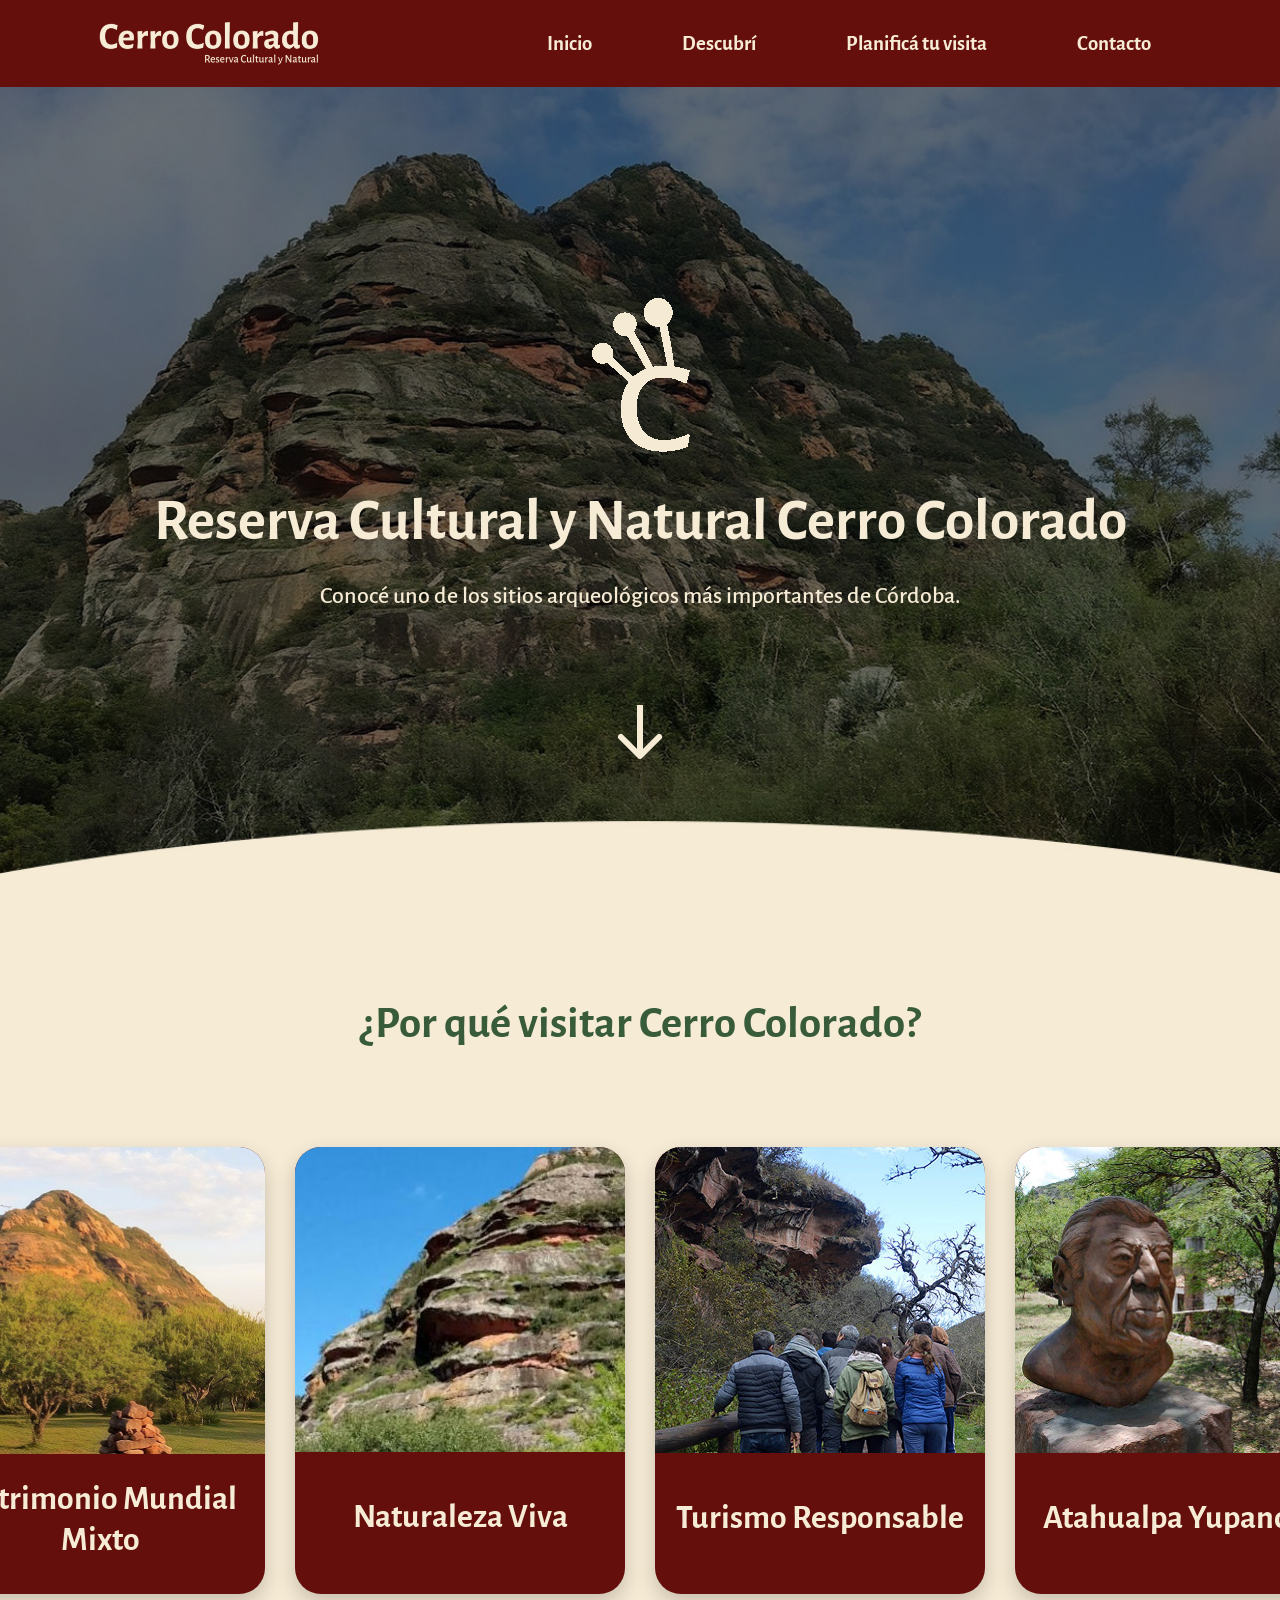
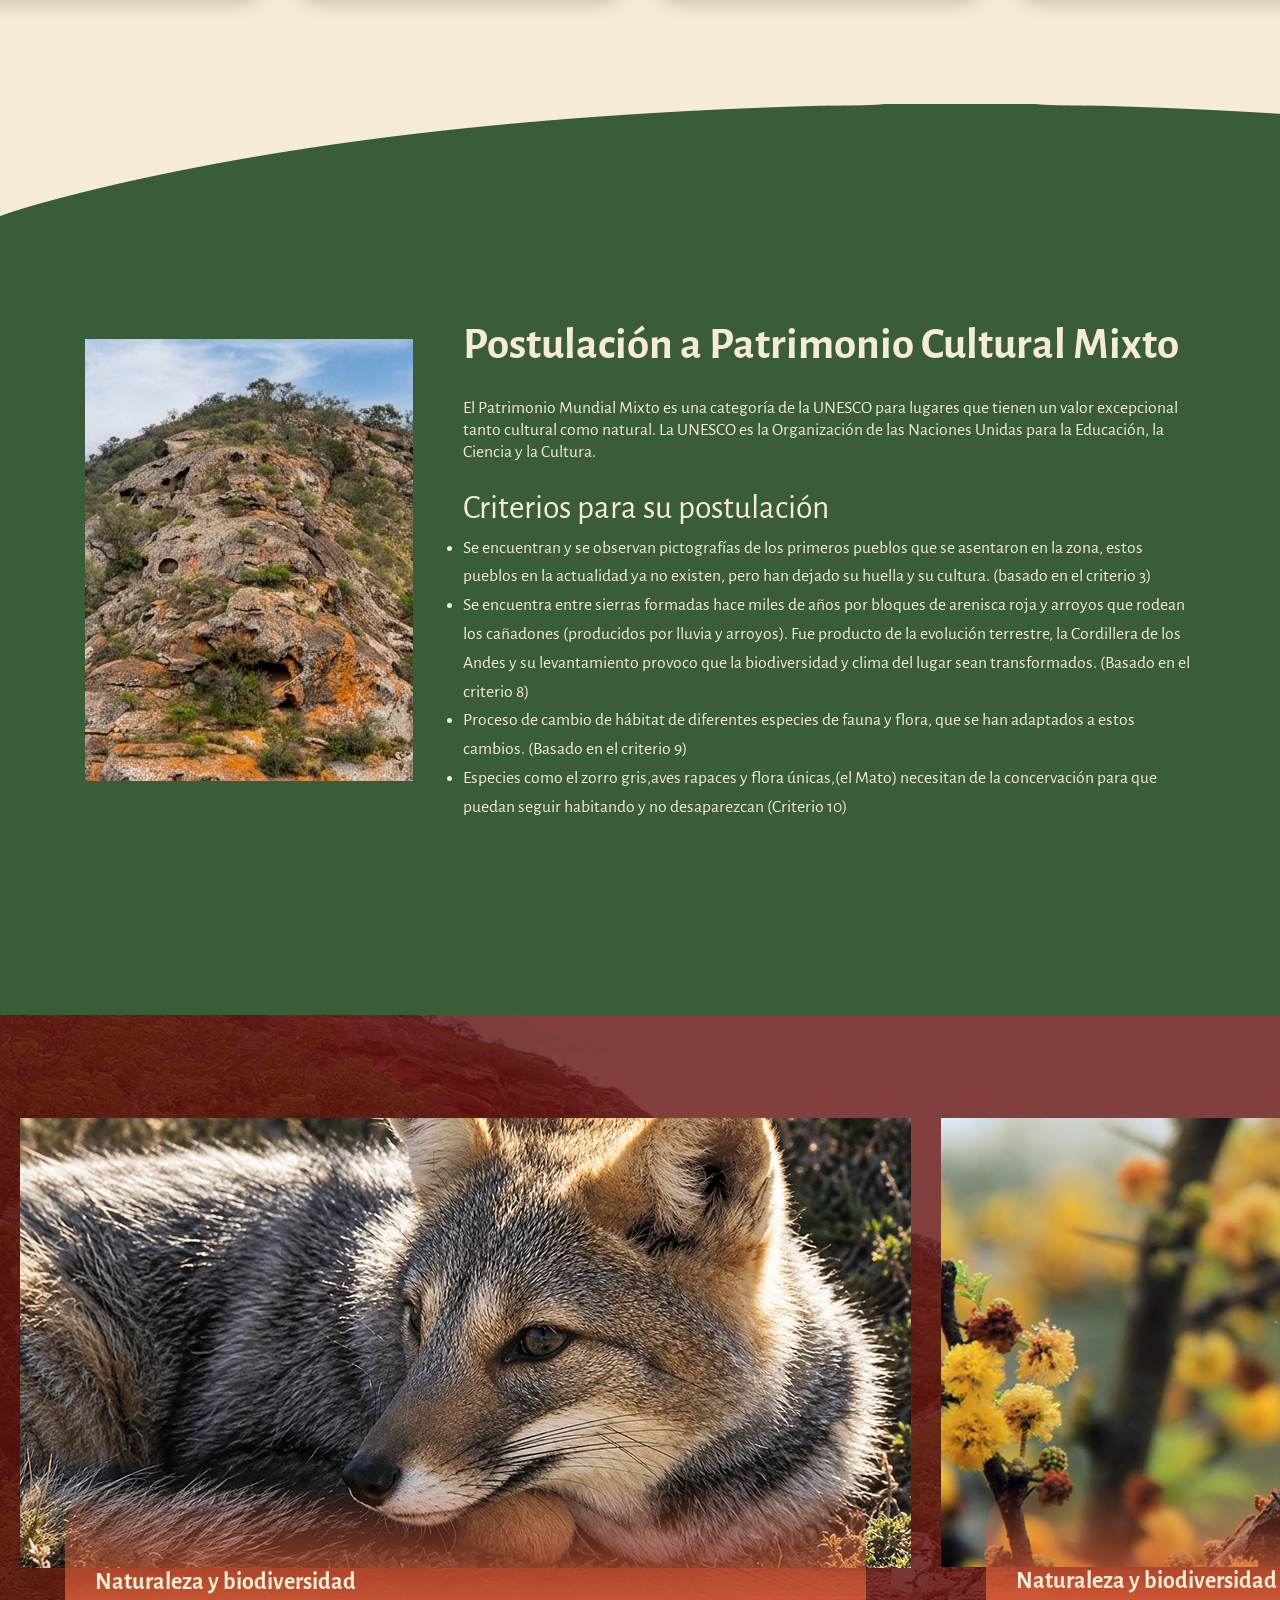
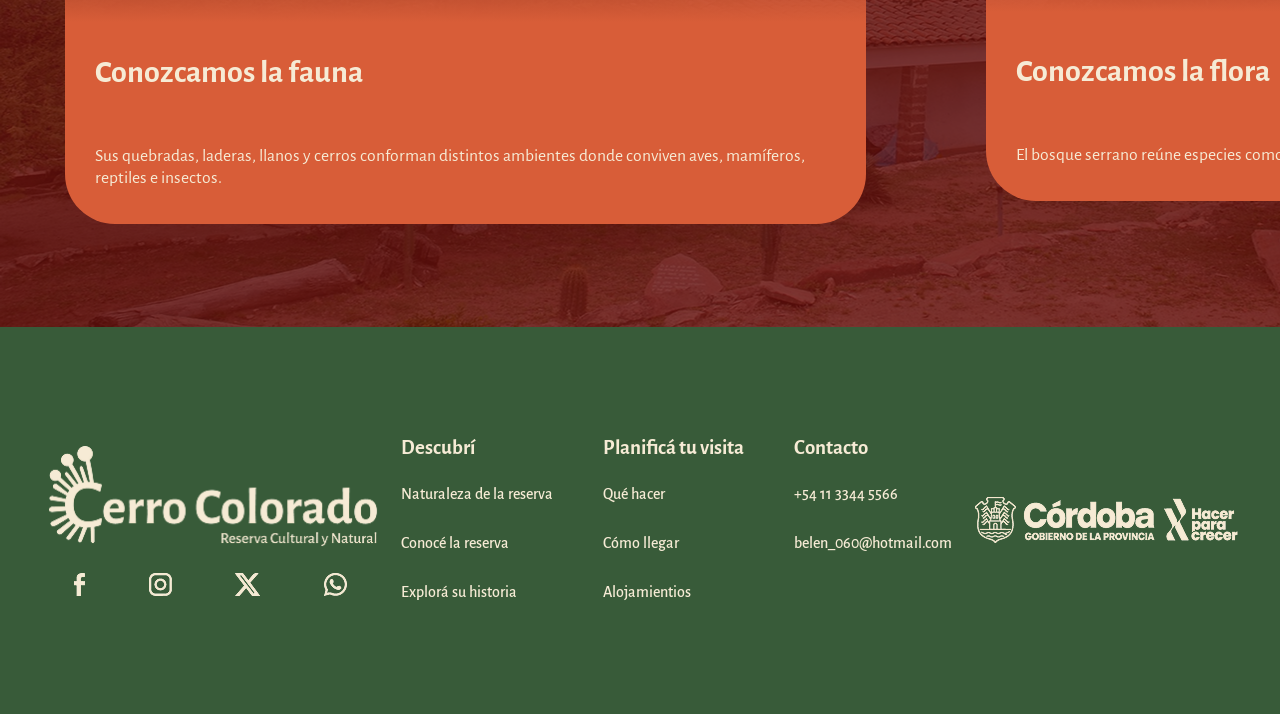
==== index.html @ 5c76e586 "cambios casi terminado el index" ====
<!DOCTYPE html>
<html lang="es">

<head>
    <meta charset="utf-8" />
    <title>Cerro Colorado</title>
    <link rel="stylesheet" href="estilos.css" />
    <link rel="icon" href="img/isotipo.svg" type="image/svg" />
    <style>
        @import url('https://fonts.googleapis.com/css2?family=Alegreya+Sans:ital,wght@0,100;0,300;0,400;0,500;0,700;0,800;0,900;1,100;1,300;1,400;1,500;1,700;1,800;1,900&family=Lato:ital,wght@0,100;0,300;0,400;0,700;0,900;1,100;1,300;1,400;1,700;1,900&display=swap');
    </style>
</head>

<body>
    <header>
        <div class="logo">
            <img src="img/logo.svg" alt="Logo de Cerro Colorado" width="220" height="47" />
        </div>
        <nav>
            <a href="index.html">Inicio</a>
            <a href="descubri.html">Descubrí</a>
            <a href="planificatuvisita.html">Planificá tu visita</a>
            <a href="contacto.html">Contacto</a>
        </nav>
    </header>
    <main>
        <section id="inicio">
            <img src="img/desktop/iso-animacion.gif">
            <h1>Reserva Cultural y Natural Cerro Colorado</h1>
            <h2>Conocé uno de los sitios arqueológicos más importantes de Córdoba.</h2>
            <a href="#porquevisitar">
                <img src="img/desktop/flecha.png" class="flecha" alt="Flecha hacia abajo" />
            </a>
        </section>
        <section id="porquevisitar">
            <h3>¿Por qué visitar Cerro Colorado?</h3>
            <h4>Una experiencia que convina naturaleza, cultura y turismo.</h4>
            <div class="tarjetas">
                <div class="tarjeta1">
                    <div class="tarjeta-contenido">
                        <div class="frente">
                            <figure>
                                <img src="img/desktop/patrimoniotarjeta.jpg" alt="Tarjeta 1" />
                                <figcaption>Patrimonio Mundial Mixto</figcaption>
                            </figure>
                        </div>
                        <div class="dorso">
                            <figure>
                                <img src="img/desktop/dorso-tarjeta1.png" alt="Tarjeta 1" />
                                <figcaption>Es un patrimonio cultural mixto, combina valores naturales, arqueológicos e
                                    históricos. Conserva un paisaje característico junto con pinturas rupestres de
                                    pueblos originarios y vestigios culturales. Posee una fuerte importancia histórica y
                                    artística. vinculada a la identidad de Córdoba.</figcaption>
                            </figure>
                        </div>
                    </div>
                </div>
                <div class="tarjeta2">
                    <div class="tarjeta-contenido">
                        <div class="frente">
                            <figure>
                                <img src="img/desktop/naturalezatarjeta.jpg" alt="Tarjeta 2" />
                                <figcaption>Naturaleza Viva</figcaption>
                            </figure>
                        </div>
                        <div class="dorso">
                            <figure>
                                <img src="img/desktop/dorso-tarjeta2.png" alt="Tarjeta 2" />
                                <figcaption>Un paisaje que guarda historia. El Cerro Colorado combina paisaje,
                                    biodiversidad y patrimonio cultural, donde las formaciones rojizas de las sierras
                                    conviven con la vegetación autóctona y las huellas de los pueblos originarios.
                                </figcaption>
                            </figure>
                        </div>
                    </div>
                </div>
                <div class="tarjeta3">
                    <div class="tarjeta-contenido">
                        <div class="frente">
                            <figure>
                                <img src="img/desktop/turismotarjeta.jpg" alt="Tarjeta 3" />
                                <figcaption>Turismo Responsable</figcaption>
                            </figure>
                        </div>
                        <div class="dorso">
                            <figure>
                                <img src="img/desktop/dorso-tarjeta3.png" alt="Tarjeta 3" />
                                <figcaption>Conocer también es cuidar. Visitar Cerro Colorado implica respetar su
                                    paisaje, su patrimonio arqueológico y su biodiversidad. Recorrer los senderos sin
                                    alterar el entorno permite preservar este lugar para las próximas generaciones.
                                </figcaption>
                            </figure>
                        </div>
                    </div>
                </div>
                <div class="tarjeta4">
                    <div class="tarjeta-contenido">
                        <div class="frente">
                            <figure>
                                <img src="img/desktop/atahualpayupanqui.jpg" alt="Tarjeta 4" />
                                <figcaption>Atahualpa Yupanqui</figcaption>
                            </figure>
                        </div>
                        <div class="dorso">
                            <figure>
                                <img src="img/desktop/dorso-tarjeta4.png" alt="Tarjeta 4" />
                                <figcaption>Poeta, músico y cantor argentino que encontró en Cerro Colorado una fuente
                                    de inspiración para su obra. Su legado mantiene viva la identidad cultural y las
                                    tradiciones del folclore nacional.</figcaption>
                            </figure>
                        </div>
                    </div>
                </div>
            </div>
        </section>
        <section id="patrimonio">
            <div class="contenedor-patrimonio">
                <img src="img/desktop/cerropatrimonio.jpg" alt="Patrimonio" />
                <div class="texto-patrimonio">
                    <h3>Postulación a Patrimonio Cultural Mixto</h3>
                    <p>El Patrimonio Mundial Mixto es una categoría de la UNESCO para lugares que tienen un valor
                        excepcional tanto cultural como natural. La UNESCO es la Organización de las Naciones Unidas
                        para la
                        Educación, la Ciencia y la Cultura.</p>
                    <h4>Criterios para su postulación</h4>
                    <ul>
                        <li>Se encuentran y se observan pictografías de los primeros pueblos que se asentaron en la
                            zona, estos
                            pueblos en la actualidad ya no existen, pero han dejado su huella y su cultura. (basado en
                            el
                            criterio 3)</li>
                        <li>Se encuentra entre sierras formadas hace miles de años por bloques de arenisca roja y
                            arroyos que
                            rodean los cañadones (producidos por lluvia y arroyos). Fue producto de la evolución
                            terrestre, la
                            Cordillera de los Andes y su levantamiento provoco que la biodiversidad y clima del lugar
                            sean
                            transformados. (Basado en el criterio 8)</li>
                        <li>Proceso de cambio de hábitat de diferentes especies de fauna y flora, que se han adaptados a
                            estos
                            cambios. (Basado en el criterio 9)</li>
                        <li>Especies como el zorro gris,aves rapaces y flora únicas,(el Mato) necesitan de la
                            concervación para
                            que puedan seguir habitando y no desaparezcan (Criterio 10)</li>
                    </ul>
                </div>
            </div>
        </section>
        <section id="descubri-historia">
            <div class="carrusel-track">
                <div class="zorro">
                    <img src="/img/desktop/zorrogris.jpg" alt="zorrogris">
                    <div class="contenedor-naranja">
                        <h6>Naturaleza y biodiversidad</h6>
                        <h5>Conozcamos la fauna</h5>
                        <p>Sus quebradas, laderas, llanos y cerros conforman distintos ambientes donde conviven aves,
                            mamíferos, reptiles e insectos.</p>
                    </div>
                </div>
                <div class="flora">
                    <img src="/img/desktop/flora.jpg" alt="flora">
                    <div class="contenedor-naranja">
                        <h6>Naturaleza y biodiversidad</h6>
                        <h5>Conozcamos la flora</h5>
                        <p>El bosque serrano reúne especies como algarrobos, talas, chañares, mistoles y cardones.</p>
                    </div>
                </div>
                <div class="arte">
                    <img src="/img/desktop/arteruprestre.jpg" alt="arterupestre">
                    <div class="contenedor-naranja">
                        <h6>Patrimonio Arqueológico</h6>
                        <h5>Conozcamos el arte rupestre</h5>
                        <p>Las pictografías son huellas de los pueblos originarios que habitaron la región y forman
                            parte de su patrimonio cultural.</p>
                    </div>
                </div>
            </div>
        </section>
    </main>
    <footer>
        <div class="logo-redes">
            <img src="img/desktop/logo-footer.png" alt="Logo de Cerro Colorado" width="336px" height="102px" />
            <div class="redes">
                <img src="img/desktop/facebook.png" alt="Facebook" />
                <img src="img/desktop/ig.png" alt="Instagram" />
                <img src="img/desktop/x.png" alt="Twitter" />
                <img src="img/desktop/whats.png" alt="WhatsApp" />
            </div>
        </div>
        <div class="apartados">
            <div class="descubri">
                <a href="descubri.html">Descubrí</a>
                <ul>Naturaleza de la reserva</ul>
                <ul>Conocé la reserva</ul>
                <ul>Explorá su historia</ul>
            </div>
            <div class="planifica">
                <a href="planificatuvisita.html">Planificá tu visita</a>
                <ul>Qué hacer</ul>
                <ul>Cómo llegar</ul>
                <ul>Alojamientios</ul>
            </div>
            <div class="contacto">
                <a href="contacto.html">Contacto</a>
                <ul>+54 11 3344 5566</ul>
                <ul>belen_060@hotmail.com</ul>
            </div>
        </div>
        <div class="cordoba">
            <img src="img/desktop/cordoba-logo.png" alt="Cordoba" />
        </div>
    </footer>
</body>

</html>
---- estilos.css ----
@charset "UTF-8";

:root {
    --color-cremita: #f6ebd5;
    --color-verde: #385B39;
    --color-naranja: #D85D38;
    --color-bordo: #640F0C;
}

body {
    margin: 0;
    padding: 0;
    background-color: var(--color-cremita);

    a {
        text-decoration: none;
        color: var(--color-cremita);
        font-family: "Alegreya Sans", sans-serif;
        font-weight: 700;
        font-style: normal;
        font-size: 1.3rem;
    }
}

/*---ESTILO DE TEXTO---*/

h1 {
    font-family: "Alegreya Sans", sans-serif;
    font-weight: 700;
    font-style: normal;
    font-size: 3.7rem;
    color: var(--color-cremita);
    margin: 5px 0px;
}

h2 {
    font-family: "Alegreya Sans", sans-serif;
    font-weight: 500;
    font-style: normal;
    font-size: 1.5rem;
    color: var(--color-cremita);
}

.tipoH1 {
    font-family: "Alegreya Sans", sans-serif;
    font-weight: 700;
    font-style: normal;
    font-size: 3.7rem;
    color: var(--color-cremita);
    margin: 5px 0px;
}

h3 {
    font-family: "Alegreya Sans", sans-serif;
    font-weight: 700;
    font-style: normal;
    font-size: 2.8rem;
}

h4 {
    font-family: "Alegreya Sans", sans-serif;
    font-weight: 400;
    font-style: normal;
    font-size: 2.1rem;
}

h5 {
    font-family: "Alegreya Sans", sans-serif;
    font-weight: 700;
    font-style: normal;
    font-size: 2rem;
}

h6 {
    font-family: "Alegreya Sans", sans-serif;
    font-weight: 700;
    font-style: normal;
    font-size: 1.5rem;
}

p {
    font-family: "Alegreya Sans", sans-serif;
    font-weight: 400;
    font-style: normal;
    font-size: 1.1rem;
}

li {
    font-family: "Alegreya Sans", sans-serif;
    font-weight: 400;
    font-style: normal;
    font-size: 1.5rem;
}

ul {
    font-family: "Alegreya Sans", sans-serif;
    font-weight: 500;
    font-style: normal;
    font-size: 1rem;
    padding: 5px 0px;
    margin: 0;
}

/*---HEADER---*/

header {
    background-color: var(--color-bordo);
    display: flex;
    max-width: 1920px;
    height: 87px;
    justify-content: center;
    align-items: center;
    justify-content: space-around;
}


nav {
    display: flex;
    max-width: 667px;
    justify-content: space-evenly;
    align-items: center;
    gap: 30px;

    a {
        font-family: "Alegreya Sans", sans-serif;
        font-weight: 700;
        font-style: normal;
        font-size: 1.3rem;
        text-decoration: none;
        color: var(--color-cremita);
        border: 10px solid transparent;
        border-radius: 30px;
        padding: 0px 20px;

    }
}

nav a:hover {
    background-color: var(--color-naranja);
    color: var(--color-cremita);
    border-radius: 30px;
    border: 10px solid var(--color-naranja);
}

/*---FIN DE HEADER*/

/*---FOOTER---*/

footer {
    background-color: var(--color-verde);
    color: var(--color-cremita);
    padding: 20px;
    max-width: 1920px;
    height: 347px;
    display: flex;
    justify-content: space-evenly;
    align-items: center;
}

.logo-redes {
    display: flex;
    flex-direction: column;
    gap: 25px;
}

.redes {
    display: flex;
    justify-content: space-around;
}

.apartados {
    display: flex;
    max-width: 554px;
    max-height: 177px;
    justify-content: center;
    align-items: flex-start;
    gap: 50px;
}


.descubri,
.planifica,
.contacto {
    display: flex;
    max-width: 177px;
    flex-direction: column;
    align-items: flex-start;
    gap: 20px;

}

.cordoba {
    display: flex;
    flex-direction: column;
    justify-content: center;
}

/*---FIN DE FOOTER---*/

/*---INDEX---*/

#inicio {
    width: 100%;
    min-height: 100vh;

    background-image: url("img/desktop/cerro-index.jpg");
    background-size: cover;
    background-position: center;
    background-repeat: no-repeat;

    display: flex;
    flex-direction: column;
    justify-content: center;
    align-items: center;
}

.flecha {
    margin-top: 60px;
}

/*por que visitar*/

#porquevisitar {
    margin-bottom: 80px;
}

h3,
h4 {
    color: var(--color-verde);
    margin: 10px 0;
    text-align: center;
}

.tarjetas {
    display: flex;
    flex-direction: row;
    justify-content: center;
    align-items: center;
    gap: 30px;
    padding: 30px 20px;
    max-width: 1372px;
    margin: 0 auto;
}

/*contenedor de tarjetas*/

.tarjeta1,
.tarjeta2,
.tarjeta3,
.tarjeta4 {
    width: 330px;
    height: 447px;
    flex-shrink: 0;
    perspective: 1000px;
}

/*todo lo que gira*/

.tarjeta-contenido {
    position: relative;
    width: 100%;
    height: 100%;
    transition: transform 0.7s ease;
    transform-style: preserve-3d;
}

/*para que giren*/

.tarjeta1:hover .tarjeta-contenido,
.tarjeta2:hover .tarjeta-contenido,
.tarjeta3:hover .tarjeta-contenido,
.tarjeta4:hover .tarjeta-contenido {
    transform: rotateY(180deg);
}

/*frente y dorso*/

.frente,
.dorso {
    position: absolute;
    inset: 0;
    width: 100%;
    height: 100%;
    overflow: hidden;
    box-sizing: border-box;
    background: var(--color-bordo);
    border-radius: 26px;
    -webkit-backface-visibility: hidden;
    backface-visibility: hidden;
    box-shadow: 0 8px 20px rgba(0, 0, 0, 0.20);
}

/*frente tarjetas*/

.frente figure {
    width: 100%;
    height: 100%;
    margin: 0;
    display: flex;
    flex-direction: column;
}

.frente img {
    width: 100%;
    min-height: 0;
    object-fit: cover;
}

.frente figcaption {
    height: 132px;
    flex-shrink: 0;
    display: flex;
    align-items: center;
    justify-content: center;
    padding: 10px;
    box-sizing: border-box;
    font-family: "Alegreya Sans", sans-serif;
    font-size: 2.1rem;
    font-weight: 600;
    text-align: center;
    color: var(--color-cremita);
}


/*dorso tajetas*/

.dorso {
    transform: rotateY(180deg);
}

.dorso figure {
    width: 100%;
    height: 100%;
    margin: 0;
    display: flex;
    flex-direction: column;
}

.dorso img {
    width: 100%;
    min-height: 0;
    object-fit: cover;
}

.dorso figcaption {
    position: static;
    width: 100%;
    height: 300px;
    flex-shrink: 0;
    display: flex;
    align-items: center;
    justify-content: center;
    padding: 12px 35px;
    box-sizing: border-box;
    background: var(--color-bordo);
    font-family: "Alegreya Sans", sans-serif;
    font-size: 1.2rem;
    line-height: 1.35;
    text-align: left;
    color: var(--color-cremita);
}

/*patrimonio*/

#patrimonio {
    max-width: 1920px;
    min-height: 911px;
    background-image: url("img/desktop/fondo-patrimonio.png");
    display: flex;
    justify-content: center;
    align-items: center;
}

.contenedor-patrimonio {
    display: flex;
    flex-direction: row;
    justify-content: center;
    align-items: center;
    gap: 50px;
    min-width: 1135px;
    min-height: 673px;
}

.texto-patrimonio {
    display: flex;
    flex-direction: column;
    align-items: flex-start;
    max-width: 732px;
    max-height: 563px;
}

.texto-patrimonio h3,
p,
h4 {
    color: var(--color-cremita);
    margin: 20px 0px 5px 0px;
}

.texto-patrimonio ul,
li {
    color: var(--color-cremita);
    font-size: 1.1rem;
    font-family: "Alegreya Sans", sans-serif;
    font-weight: 400;
    line-height: 1.8rem;
    margin: 0px;
    padding: 0px;
}

.texto-patrimonio img {
    border-radius: 20px;
}




/*descubri la historia*/

/* Sección principal */
#descubri-historia {
    background-image: url("img/desktop/fondo-descubri-index.png");
    width: 100%;
    min-height: 912px;
    overflow: hidden;
    display: flex;
    align-items: center;
    background-repeat: no-repeat;
}

#descubri-historia h6, h5 {
    color: var(--color-cremita)
}

/* Pista horizontal del carrusel */
.carrusel-track {
    display: flex;
    gap: 30px;
    overflow-x: auto;
    scroll-snap-type: x mandatory;
    scrollbar-width: none;
    /* Firefox */
    -ms-overflow-style: none;
    /* IE/Edge */
    padding: 20px;
}

/* Ocultar barra de scroll en Chrome y Safari */
.carrusel-track::-webkit-scrollbar {
    display: none;
}

/* Estilo de cada tarjeta individual */
.tarjeta {
    flex: 0 0 892px;
    /* Ancho fijo para mantener la medida original */
    max-width: 90vw;
    /* Se adapta a pantallas más chicas si es necesario */
    display: flex;
    flex-direction: column;
    scroll-snap-align: start;
    position: relative;
}

/* Corrección de visualización de imágenes */
.tarjeta img {
    width: 100%;
    height: 450px;
    object-fit: cover;
    /* Evita que la imagen se deforme */
    display: block;
}

/* Contenedor naranja solapado */
.contenedor-naranja {
    position: relative;
    margin-top: -90px;
    /* Superpone el contenedor sobre la imagen */
    z-index: 2;
    /* Asegura que esté por encima de la foto */
    width: 90%;
    margin-left: auto;
    margin-right: auto;
    border-radius: 3.125rem;
    background: linear-gradient(180deg, rgba(216, 93, 56, 0.00) 0%, #D85D38 40.98%);
    padding: 30px;
    box-sizing: border-box;
}

/*---INDEX FIN---*/

/*---DESCUBRI INICIO---*/
#descubri {
    width: 100%;
    min-height: 100vh;

    background-image: url("img/desktop/bannerdescubri.jpg");
    background-size: cover;
    background-position: center;
    background-repeat: no-repeat;

    display: flex;
    flex-direction: column;
    justify-content: center;
    align-items: center;
}


/*---DESCUBRI FIN---*/





/*---PLANIFICA TU VISITA INICIO*/

#planifica {
    width: 100%;
    min-height: 100vh;

    background-image: url("img/desktop/planificatuvisitabanner.jpg");
    background-size: cover;
    background-position: center;
    background-repeat: no-repeat;

    display: flex;
    flex-direction: column;
    justify-content: center;
    align-items: center;
}

/*---PLANIFICA TU VISITA FIN---*/





/*---CONTACTO INICIO---*/
#contacto {
    width: 100%;
    min-height: 100vh;

    background-image: url("img/desktop/contactobanner.jpg");
    background-size: cover;
    background-position: center;
    background-repeat: no-repeat;

    display: flex;
    flex-direction: column;
    justify-content: center;
    align-items: center;
}

/*---CONTACTO FIN---*/
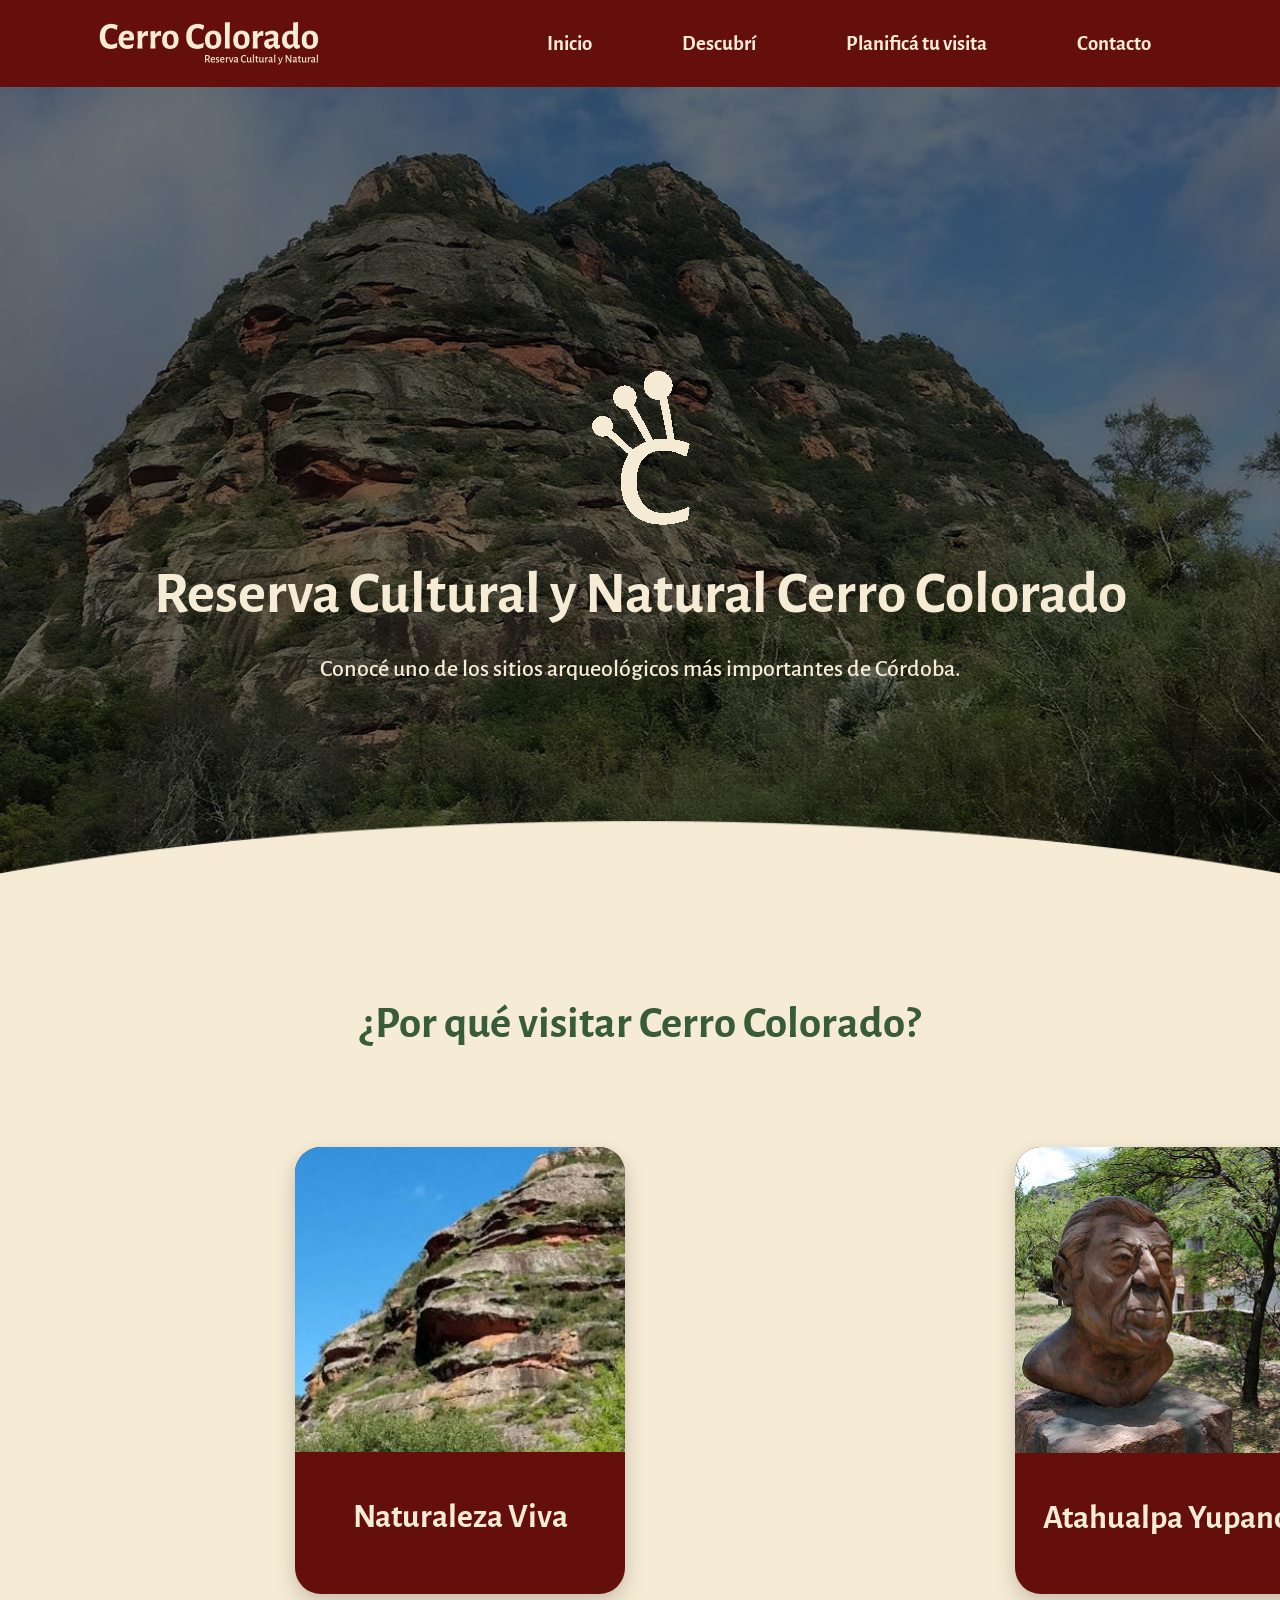
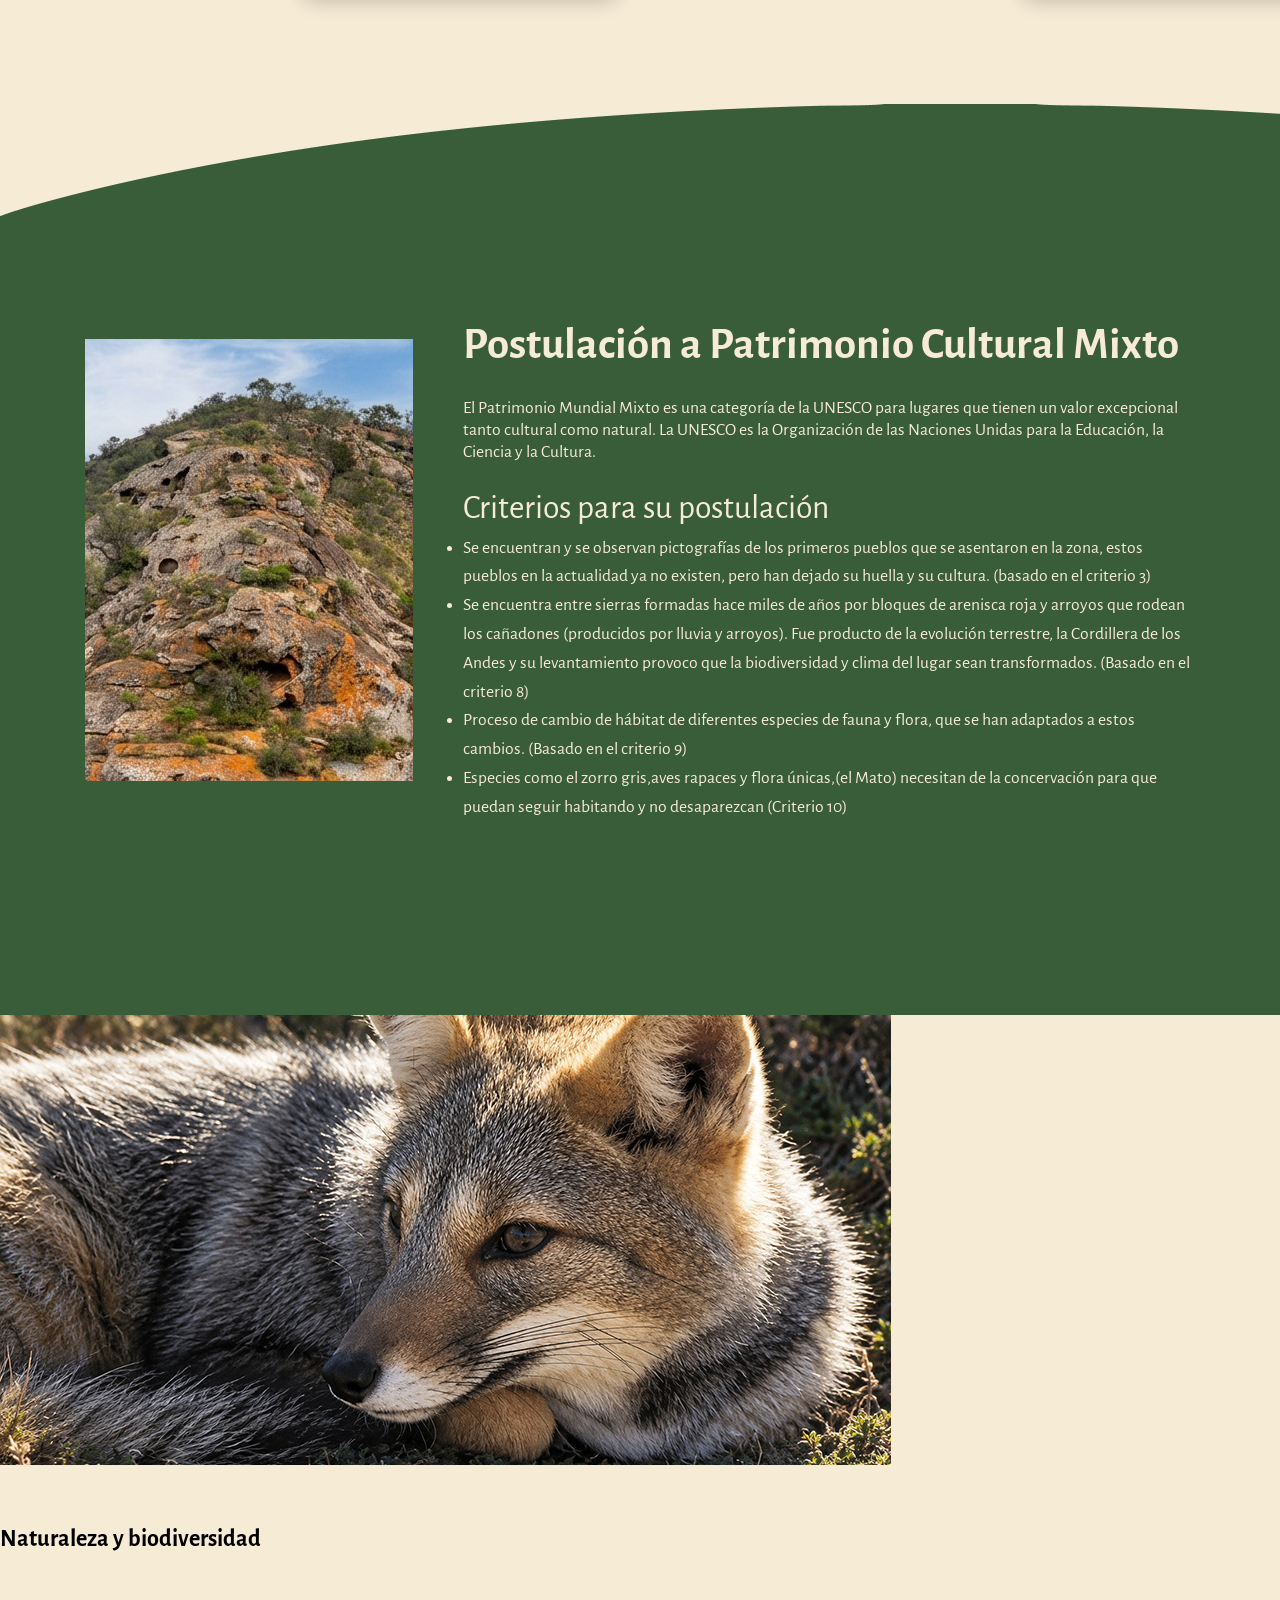
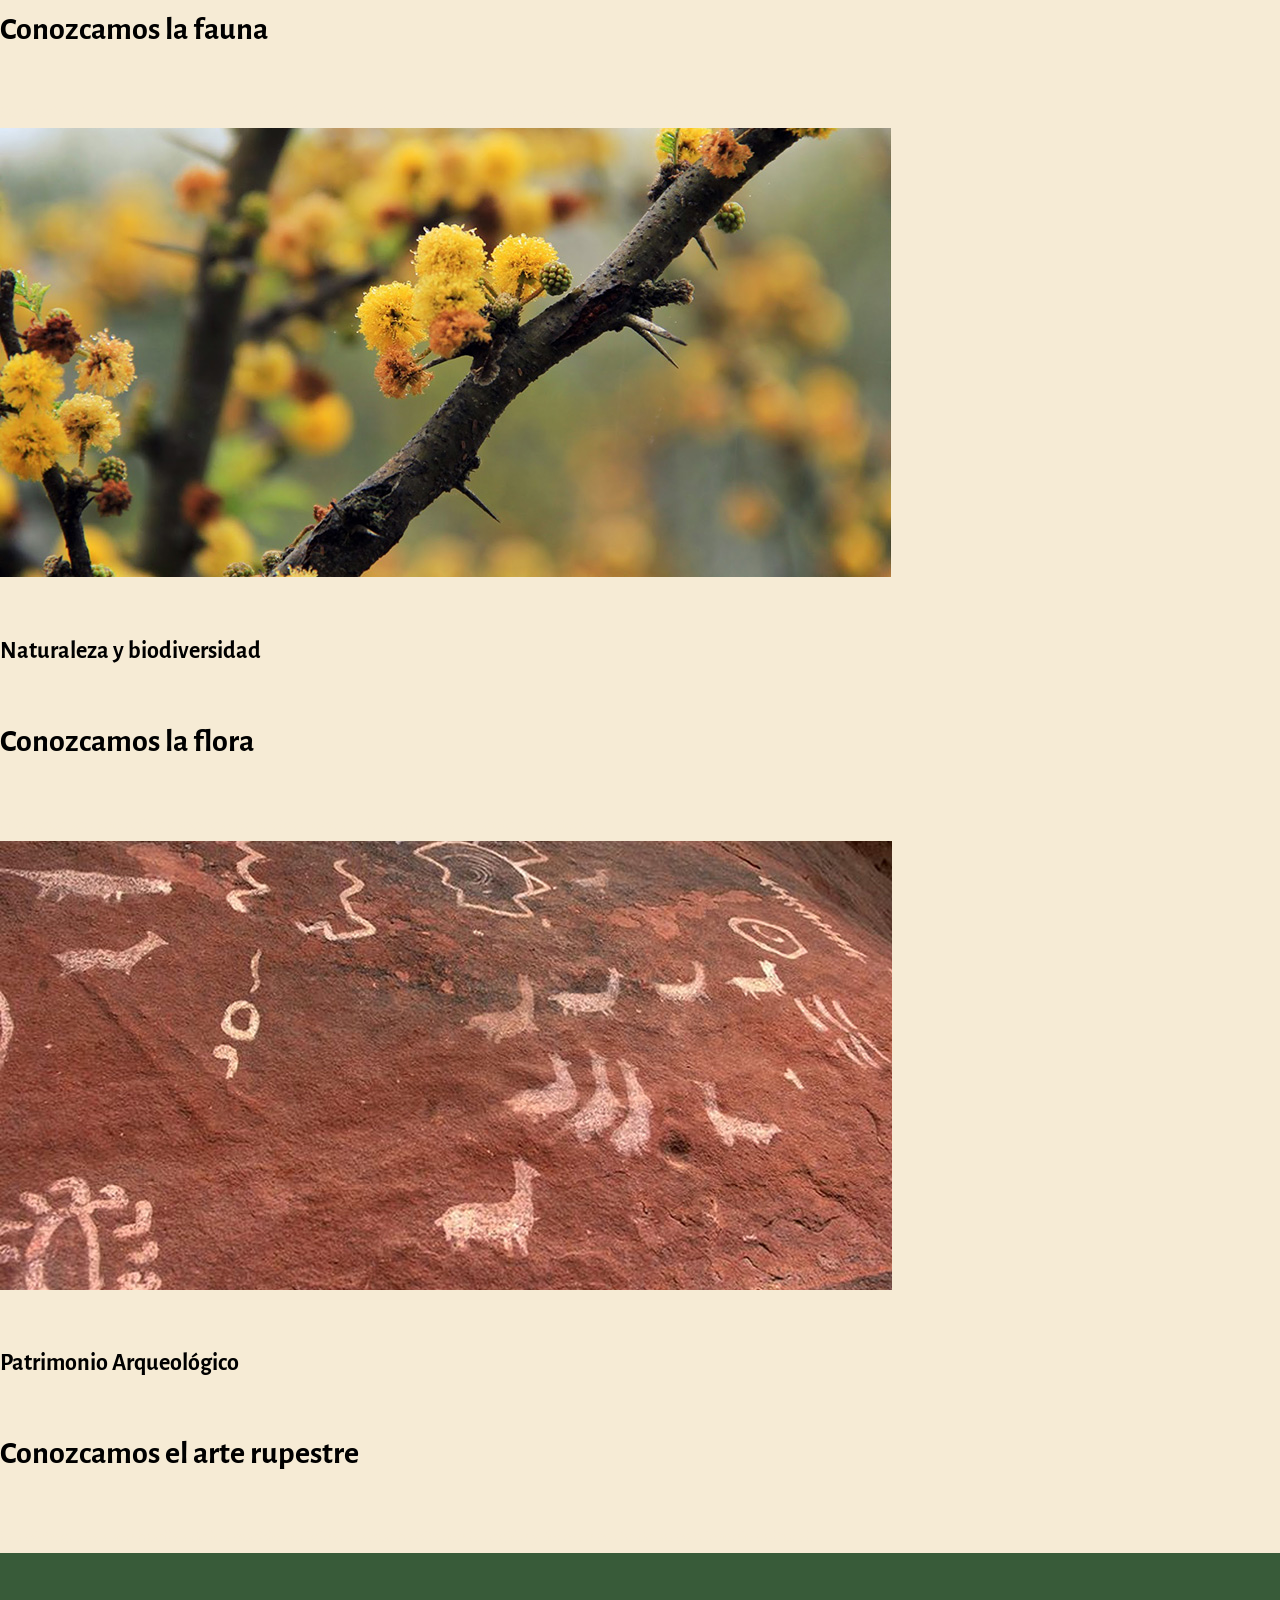
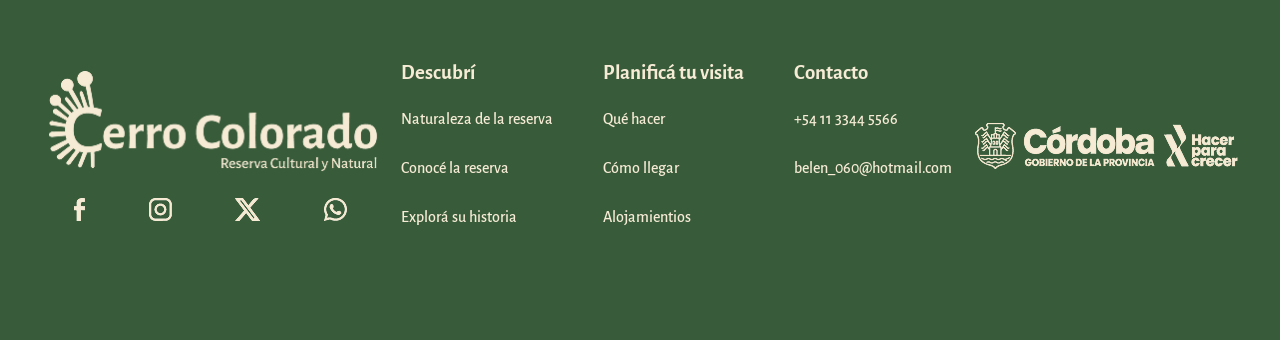
==== commit 284295c5: "Merge branch 'candela' of github.com:Compu3Unla/reserva_cerro_colorado-2026_2 into candela" ====
--- a/index.html
+++ b/index.html
@@ -28,9 +28,6 @@
             <img src="img/desktop/iso-animacion.gif">
             <h1>Reserva Cultural y Natural Cerro Colorado</h1>
             <h2>Conocé uno de los sitios arqueológicos más importantes de Córdoba.</h2>
-            <a href="#porquevisitar">
-                <img src="img/desktop/flecha.png" class="flecha" alt="Flecha hacia abajo" />
-            </a>
         </section>
         <section id="porquevisitar">
             <h3>¿Por qué visitar Cerro Colorado?</h3>
--- a/estilos.css
+++ b/estilos.css
@@ -414,84 +414,10 @@
 
 
 
-/*descubri la historia*/
-
-/* Sección principal */
-#descubri-historia {
-    background-image: url("img/desktop/fondo-descubri-index.png");
-    width: 100%;
-    min-height: 912px;
-    overflow: hidden;
-    display: flex;
-    align-items: center;
-    background-repeat: no-repeat;
-}
-
-#descubri-historia h6, h5 {
-    color: var(--color-cremita)
-}
-
-/* Pista horizontal del carrusel */
-.carrusel-track {
-    display: flex;
-    gap: 30px;
-    overflow-x: auto;
-    scroll-snap-type: x mandatory;
-    scrollbar-width: none;
-    /* Firefox */
-    -ms-overflow-style: none;
-    /* IE/Edge */
-    padding: 20px;
-}
-
-/* Ocultar barra de scroll en Chrome y Safari */
-.carrusel-track::-webkit-scrollbar {
-    display: none;
-}
-
-/* Estilo de cada tarjeta individual */
-.tarjeta {
-    flex: 0 0 892px;
-    /* Ancho fijo para mantener la medida original */
-    max-width: 90vw;
-    /* Se adapta a pantallas más chicas si es necesario */
-    display: flex;
-    flex-direction: column;
-    scroll-snap-align: start;
-    position: relative;
-}
-
-/* Corrección de visualización de imágenes */
-.tarjeta img {
-    width: 100%;
-    height: 450px;
-    object-fit: cover;
-    /* Evita que la imagen se deforme */
-    display: block;
-}
-
-/* Contenedor naranja solapado */
-.contenedor-naranja {
-    position: relative;
-    margin-top: -90px;
-    /* Superpone el contenedor sobre la imagen */
-    z-index: 2;
-    /* Asegura que esté por encima de la foto */
-    width: 90%;
-    margin-left: auto;
-    margin-right: auto;
-    border-radius: 3.125rem;
-    background: linear-gradient(180deg, rgba(216, 93, 56, 0.00) 0%, #D85D38 40.98%);
-    padding: 30px;
-    box-sizing: border-box;
-}
-
-/*---INDEX FIN---*/
-
 /*---DESCUBRI INICIO---*/
 #descubri {
     width: 100%;
-    min-height: 100vh;
+    min-height: 80vh;
 
     background-image: url("img/desktop/bannerdescubri.jpg");
     background-size: cover;
@@ -504,6 +430,166 @@
     align-items: center;
 }
 
+.h3-conoce {
+    color: var(--color-verde);
+    margin: 0px;
+}
+
+.p-conoce {
+    color: var(--color-verde);
+    margin: 0px;
+}
+
+#conoce-descubri {
+    display: flex;
+    justify-content: center;
+    align-items: center;
+    gap: 60px;
+    max-width: 1200px;
+    margin: 0 auto 70px auto;
+    padding: 60px 20px;
+    flex-wrap: wrap;
+}
+
+.conoce-izq {
+    display: flex;
+    flex-direction: column;
+    align-items: flex-start;
+    width: 100%;
+    max-width: 500px;
+    gap: 38px;
+
+    /*---linea naranja---*/
+    padding-bottom: 25px;
+    border-bottom: 2px solid var(--color-naranja);
+}
+
+#conoce-descubri img {
+    border-radius: 26px;
+    box-shadow: 0 10px 25px rgba(0, 0, 0, 0.40);
+}
+
+#explora-su-historia {
+    width: 100%;
+    min-height: 145vh;
+
+    background-image: url("img/desktop/fondoarterupestre.png");
+    background-size: cover;
+    background-position: center;
+    background-repeat: no-repeat;
+}
+
+.explora-titulo-subtitulo {
+    display: flex;
+    flex-direction: column;
+    align-items: center;
+    gap: 20px;
+    padding: 70px 0 60px 0;
+}
+
+.explora-contenedor {
+    display: flex;
+    flex-direction: row;
+    justify-content: center;
+    align-items: center;
+    gap: 30px;
+    flex-wrap: wrap;
+    width: 100%;
+    margin: 0 auto;
+}
+
+.h2-explora {
+    color: var(--color-bordo);
+    font-style: normal;
+    font-weight: 700;
+    margin-bottom: 10px;
+}
+
+.h3-explora {
+    color: var(--color-cremita);
+    margin: 0px;
+    padding-top: 70px;
+    margin-top: 70px;
+}
+
+.p-explora {
+    color: var(--color-cremita);
+    margin: 0px;
+}
+
+.p-explora-2 {
+    color: var(--color-bordo);
+    margin: 0px;
+}
+
+.pueblos-originarios {
+    display: flex;
+    width: 355px;
+    height: 455px;
+    padding: 16px 30px 0px 30px;
+    flex-direction: column;
+    align-items: center;
+    gap: 23px;
+
+    border-radius: 12px;
+    background: var(--color-cremita);
+}
+
+.casa-museo {
+    display: flex;
+    width: 355px;
+    height: 455px;
+    padding: 16px 30px 0px 30px;
+    flex-direction: column;
+    align-items: center;
+    gap: 23px;
+
+    border-radius: 12px;
+    background: var(--color-cremita);
+}
+
+.los-comechingones {
+    display: flex;
+    width: 355px;
+    height: 455px;
+    padding: 16px 30px 0px 30px;
+    flex-direction: column;
+    align-items: center;
+    gap: 23px;
+
+    border-radius: 12px;
+    background: var(--color-cremita);
+}
+
+.pueblos-originarios img {
+    border-radius: 12px;
+}
+
+.casa-museo img {
+    border-radius: 12px;
+}
+
+.los-comechingones img {
+    border-radius: 12px;
+}
+
+#video {
+    display: flex;
+    flex-direction: column;
+    align-items: center;
+    margin-bottom: 80px;
+    padding-bottom: 60px;
+}
+
+.h3-video {
+    color: var(--color-bordo);
+    display: flex;
+    flex-direction: column;
+    align-items: center;
+    gap: 20px;
+    padding-bottom: 60px;
+    margin: 0 0px 60px 0;
+}
 
 /*---DESCUBRI FIN---*/
 
@@ -550,4 +636,71 @@
     align-items: center;
 }
 
+#conoce {
+    color: var(--color-verde);
+    display: flex;
+    padding: 0 344px 41px 344px;
+    gap: 100px;
+
+}
+
+.recomendacion {
+    width: 608px;
+    height: 301px;
+    padding: 20px;
+}
+
+.info {
+    display: flex;
+    flex-direction: row;
+    align-items: center;
+    gap: 30px;
+}
+
+#formulario {
+    font-family: "Alegreya Sans", sans-serif;
+    font-weight: 500;
+    font-style: normal;
+    font-size: 1.5rem;
+    color: var(--color-cremita);
+
+    background-image: url("img/desktop/section_formulario.png");
+    background-size: cover;
+    background-position: center;
+    background-repeat: no-repeat;
+    width: 100%;
+    min-height: 675px;
+
+    display: flex;
+    flex-direction: column;
+    align-items: center;
+    justify-content: center;
+}
+
+form {
+    display: flex;
+    flex-direction: row;
+    gap: 100px;
+}
+
+.completar-info {
+    display: flex;
+    flex-direction: column;
+    align-items: flex-start;
+    gap: 30px;
+}
+
+.opcion-unica {
+    display: flex;
+    flex-direction: column;
+    align-items: flex-start;
+    gap: 30px;
+}
+
+.mensaje {
+    display: flex;
+    flex-direction: column;
+    gap: 30px;
+}
+
 /*---CONTACTO FIN---*/
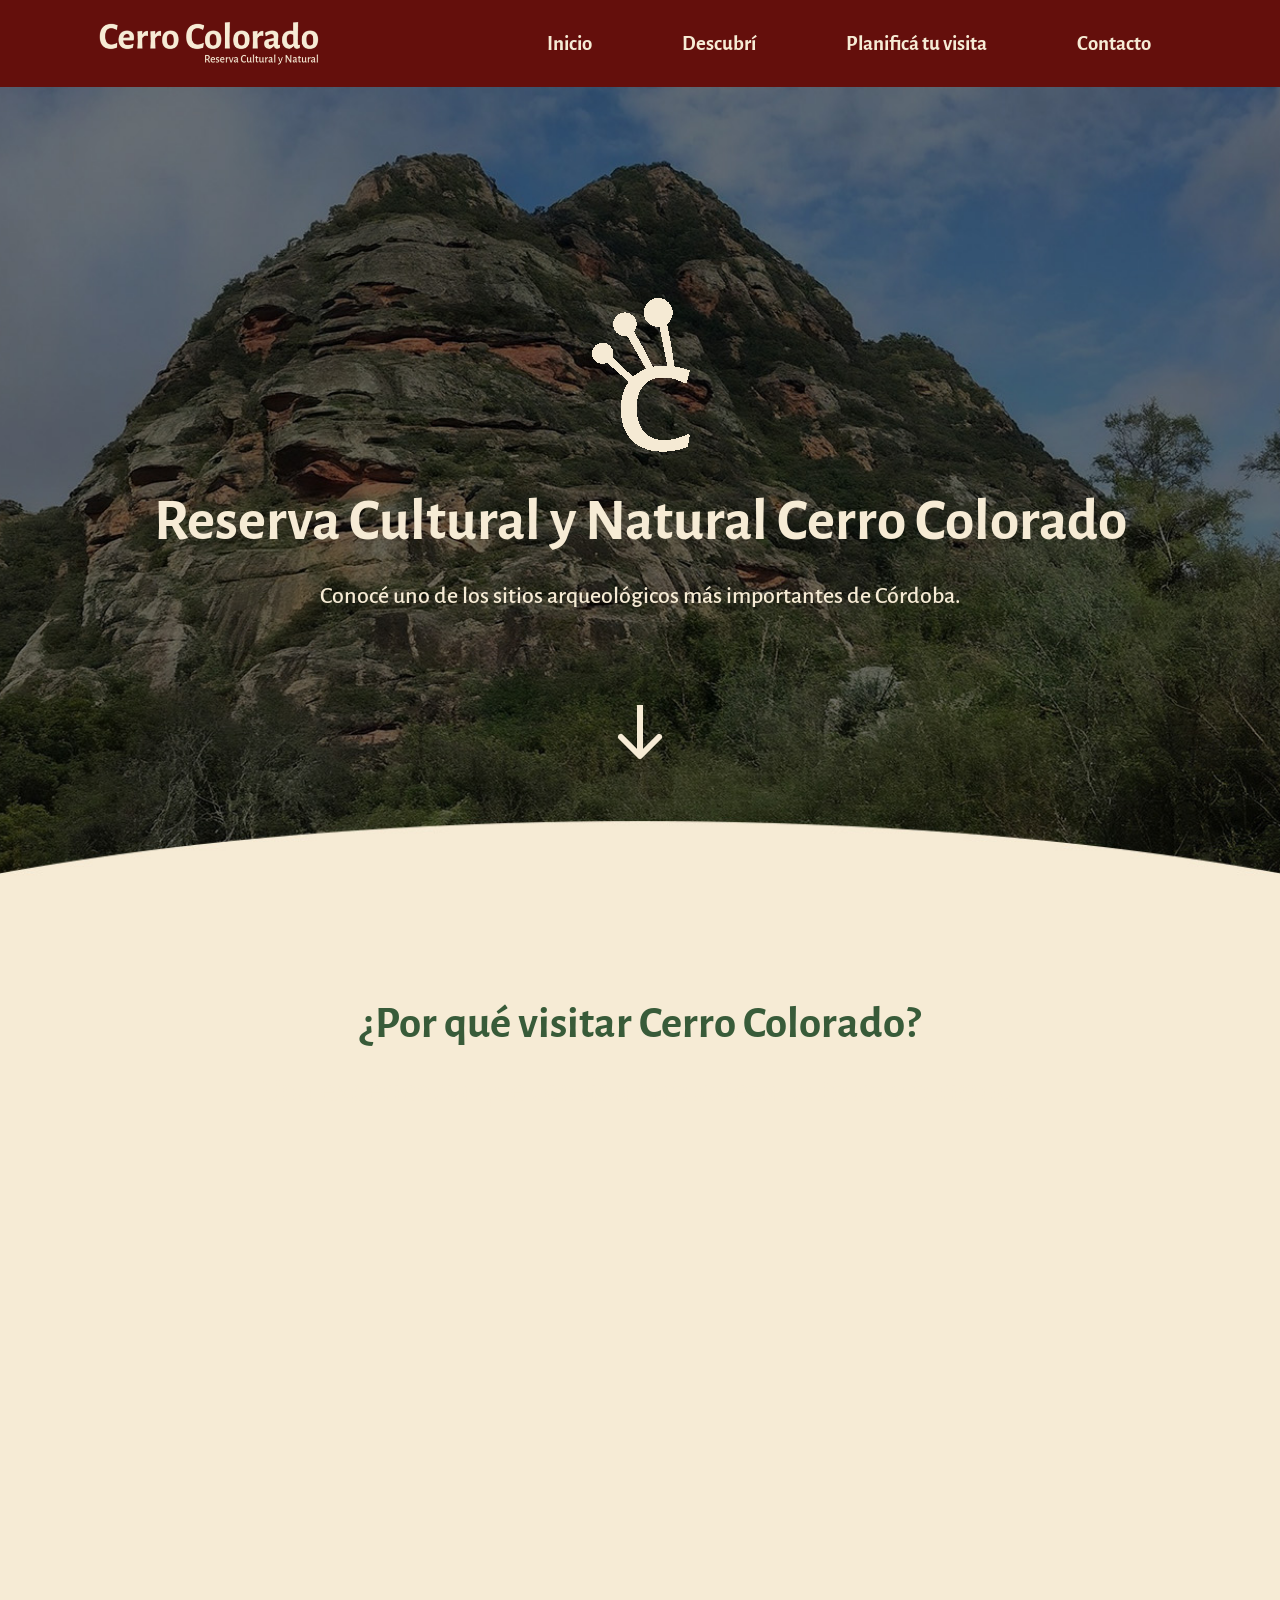
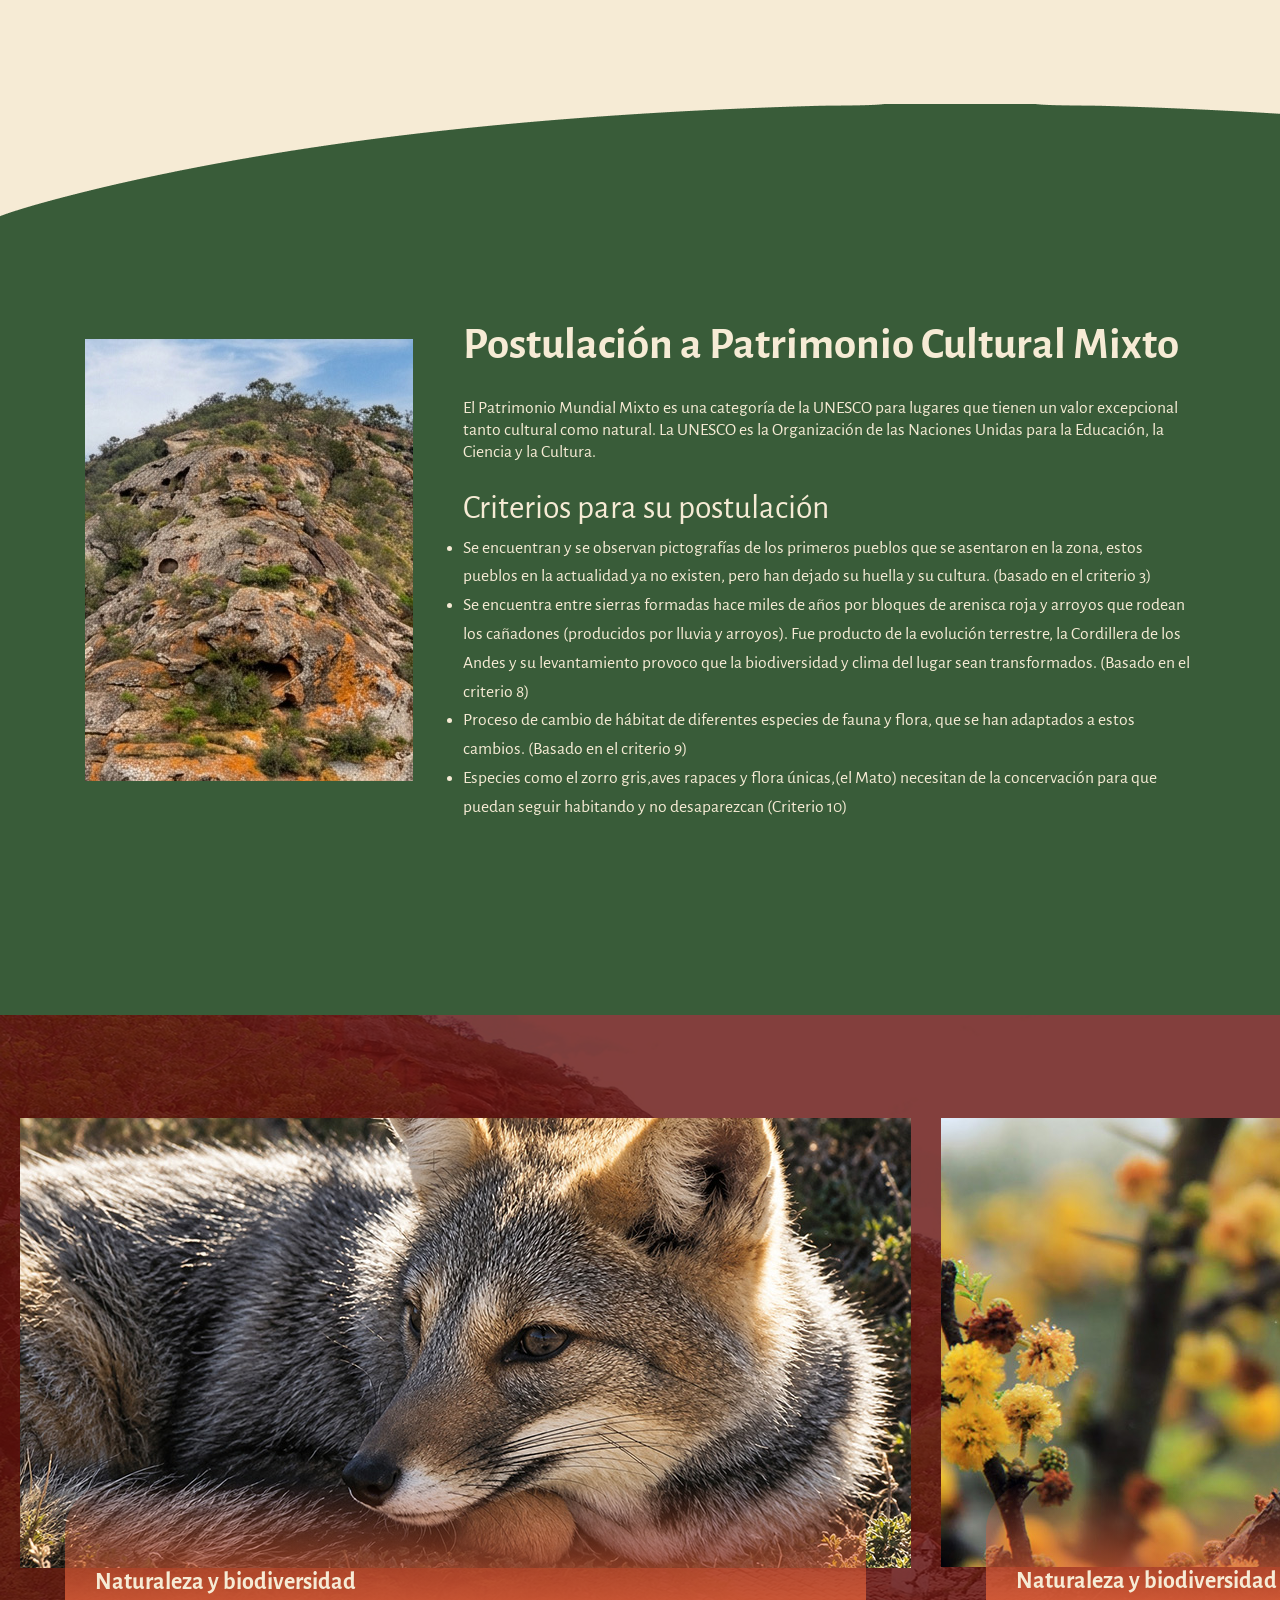
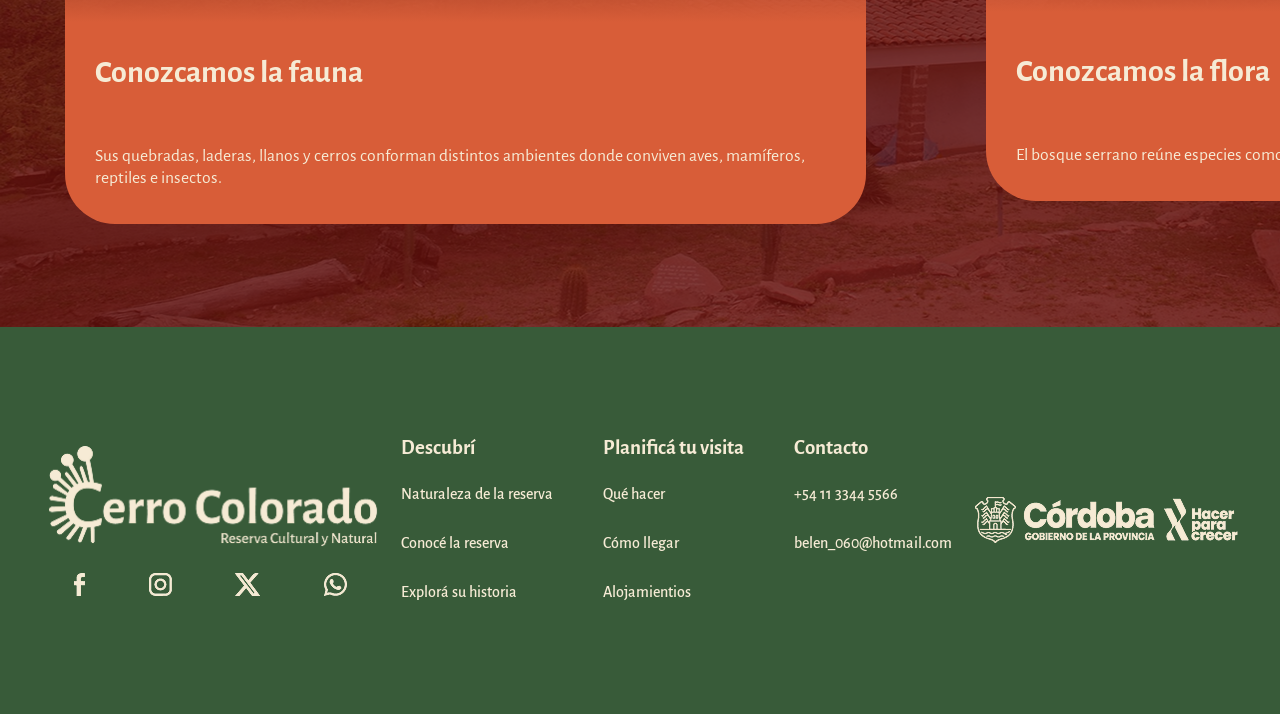
==== commit 59a68e88: "Merge branch 'main' into mai" ====
--- a/index.html
+++ b/index.html
@@ -28,6 +28,9 @@
             <img src="img/desktop/iso-animacion.gif">
             <h1>Reserva Cultural y Natural Cerro Colorado</h1>
             <h2>Conocé uno de los sitios arqueológicos más importantes de Córdoba.</h2>
+            <a href="#porquevisitar">
+                <img src="img/desktop/flecha.png" class="flecha" alt="Flecha hacia abajo" />
+            </a>
         </section>
         <section id="porquevisitar">
             <h3>¿Por qué visitar Cerro Colorado?</h3>
--- a/estilos.css
+++ b/estilos.css
@@ -412,7 +412,279 @@
 }
 
 
-
+.flecha {
+    margin-top: 60px;
+}
+
+/*por que visitar*/
+
+#porquevisitar {
+    margin-bottom: 80px;
+}
+
+h3,
+h4 {
+    color: var(--color-verde);
+    margin: 10px 0;
+    text-align: center;
+}
+
+.tarjetas {
+    display: flex;
+    flex-direction: row;
+    justify-content: center;
+    align-items: center;
+    gap: 30px;
+    padding: 30px 20px;
+    max-width: 1372px;
+    margin: 0 auto;
+}
+
+/*contenedor de tarjetas*/
+
+.tarjeta1,
+.tarjeta2,
+.tarjeta3,
+.tarjeta4 {
+    width: 330px;
+    height: 447px;
+    flex-shrink: 0;
+    perspective: 1000px;
+}
+
+/*todo lo que gira*/
+
+.tarjeta-contenido {
+    position: relative;
+    width: 100%;
+    height: 100%;
+    transition: transform 0.7s ease;
+    transform-style: preserve-3d;
+}
+
+/*para que giren*/
+
+.tarjeta1:hover .tarjeta-contenido,
+.tarjeta2:hover .tarjeta-contenido,
+.tarjeta3:hover .tarjeta-contenido,
+.tarjeta4:hover .tarjeta-contenido {
+    transform: rotateY(180deg);
+}
+
+/*frente y dorso*/
+
+.frente,
+.dorso {
+    position: absolute;
+    inset: 0;
+    width: 100%;
+    height: 100%;
+    overflow: hidden;
+    box-sizing: border-box;
+    background: var(--color-bordo);
+    border-radius: 26px;
+    -webkit-backface-visibility: hidden;
+    backface-visibility: hidden;
+    box-shadow: 0 8px 20px rgba(0, 0, 0, 0.20);
+}
+
+/*frente tarjetas*/
+
+.frente figure {
+    width: 100%;
+    height: 100%;
+    margin: 0;
+    display: flex;
+    flex-direction: column;
+}
+
+.frente img {
+    width: 100%;
+    min-height: 0;
+    object-fit: cover;
+}
+
+.frente figcaption {
+    height: 132px;
+    flex-shrink: 0;
+    display: flex;
+    align-items: center;
+    justify-content: center;
+    padding: 10px;
+    box-sizing: border-box;
+    font-family: "Alegreya Sans", sans-serif;
+    font-size: 2.1rem;
+    font-weight: 600;
+    text-align: center;
+    color: var(--color-cremita);
+}
+
+
+/*dorso tajetas*/
+
+.dorso {
+    transform: rotateY(180deg);
+}
+
+.dorso figure {
+    width: 100%;
+    height: 100%;
+    margin: 0;
+    display: flex;
+    flex-direction: column;
+}
+
+.dorso img {
+    width: 100%;
+    min-height: 0;
+    object-fit: cover;
+}
+
+.dorso figcaption {
+    position: static;
+    width: 100%;
+    height: 300px;
+    flex-shrink: 0;
+    display: flex;
+    align-items: center;
+    justify-content: center;
+    padding: 12px 35px;
+    box-sizing: border-box;
+    background: var(--color-bordo);
+    font-family: "Alegreya Sans", sans-serif;
+    font-size: 1.2rem;
+    line-height: 1.35;
+    text-align: left;
+    color: var(--color-cremita);
+}
+
+/*patrimonio*/
+
+#patrimonio {
+    max-width: 1920px;
+    min-height: 911px;
+    background-image: url("img/desktop/fondo-patrimonio.png");
+    display: flex;
+    justify-content: center;
+    align-items: center;
+}
+
+.contenedor-patrimonio {
+    display: flex;
+    flex-direction: row;
+    justify-content: center;
+    align-items: center;
+    gap: 50px;
+    min-width: 1135px;
+    min-height: 673px;
+}
+
+.texto-patrimonio {
+    display: flex;
+    flex-direction: column;
+    align-items: flex-start;
+    max-width: 732px;
+    max-height: 563px;
+}
+
+.texto-patrimonio h3,
+p,
+h4 {
+    color: var(--color-cremita);
+    margin: 20px 0px 5px 0px;
+}
+
+.texto-patrimonio ul,
+li {
+    color: var(--color-cremita);
+    font-size: 1.1rem;
+    font-family: "Alegreya Sans", sans-serif;
+    font-weight: 400;
+    line-height: 1.8rem;
+    margin: 0px;
+    padding: 0px;
+}
+
+.texto-patrimonio img {
+    border-radius: 20px;
+}
+
+
+
+
+/*descubri la historia*/
+
+/* Sección principal */
+#descubri-historia {
+    background-image: url("img/desktop/fondo-descubri-index.png");
+    width: 100%;
+    min-height: 912px;
+    overflow: hidden;
+    display: flex;
+    align-items: center;
+    background-repeat: no-repeat;
+}
+
+#descubri-historia h6, h5 {
+    color: var(--color-cremita)
+}
+
+/* Pista horizontal del carrusel */
+.carrusel-track {
+    display: flex;
+    gap: 30px;
+    overflow-x: auto;
+    scroll-snap-type: x mandatory;
+    scrollbar-width: none;
+    /* Firefox */
+    -ms-overflow-style: none;
+    /* IE/Edge */
+    padding: 20px;
+}
+
+/* Ocultar barra de scroll en Chrome y Safari */
+.carrusel-track::-webkit-scrollbar {
+    display: none;
+}
+
+/* Estilo de cada tarjeta individual */
+.tarjeta {
+    flex: 0 0 892px;
+    /* Ancho fijo para mantener la medida original */
+    max-width: 90vw;
+    /* Se adapta a pantallas más chicas si es necesario */
+    display: flex;
+    flex-direction: column;
+    scroll-snap-align: start;
+    position: relative;
+}
+
+/* Corrección de visualización de imágenes */
+.tarjeta img {
+    width: 100%;
+    height: 450px;
+    object-fit: cover;
+    /* Evita que la imagen se deforme */
+    display: block;
+}
+
+/* Contenedor naranja solapado */
+.contenedor-naranja {
+    position: relative;
+    margin-top: -90px;
+    /* Superpone el contenedor sobre la imagen */
+    z-index: 2;
+    /* Asegura que esté por encima de la foto */
+    width: 90%;
+    margin-left: auto;
+    margin-right: auto;
+    border-radius: 3.125rem;
+    background: linear-gradient(180deg, rgba(216, 93, 56, 0.00) 0%, #D85D38 40.98%);
+    padding: 30px;
+    box-sizing: border-box;
+}
+
+/*---INDEX FIN---*/
 
 /*---DESCUBRI INICIO---*/
 #descubri {
@@ -636,71 +908,4 @@
     align-items: center;
 }
 
-#conoce {
-    color: var(--color-verde);
-    display: flex;
-    padding: 0 344px 41px 344px;
-    gap: 100px;
-
-}
-
-.recomendacion {
-    width: 608px;
-    height: 301px;
-    padding: 20px;
-}
-
-.info {
-    display: flex;
-    flex-direction: row;
-    align-items: center;
-    gap: 30px;
-}
-
-#formulario {
-    font-family: "Alegreya Sans", sans-serif;
-    font-weight: 500;
-    font-style: normal;
-    font-size: 1.5rem;
-    color: var(--color-cremita);
-
-    background-image: url("img/desktop/section_formulario.png");
-    background-size: cover;
-    background-position: center;
-    background-repeat: no-repeat;
-    width: 100%;
-    min-height: 675px;
-
-    display: flex;
-    flex-direction: column;
-    align-items: center;
-    justify-content: center;
-}
-
-form {
-    display: flex;
-    flex-direction: row;
-    gap: 100px;
-}
-
-.completar-info {
-    display: flex;
-    flex-direction: column;
-    align-items: flex-start;
-    gap: 30px;
-}
-
-.opcion-unica {
-    display: flex;
-    flex-direction: column;
-    align-items: flex-start;
-    gap: 30px;
-}
-
-.mensaje {
-    display: flex;
-    flex-direction: column;
-    gap: 30px;
-}
-
 /*---CONTACTO FIN---*/
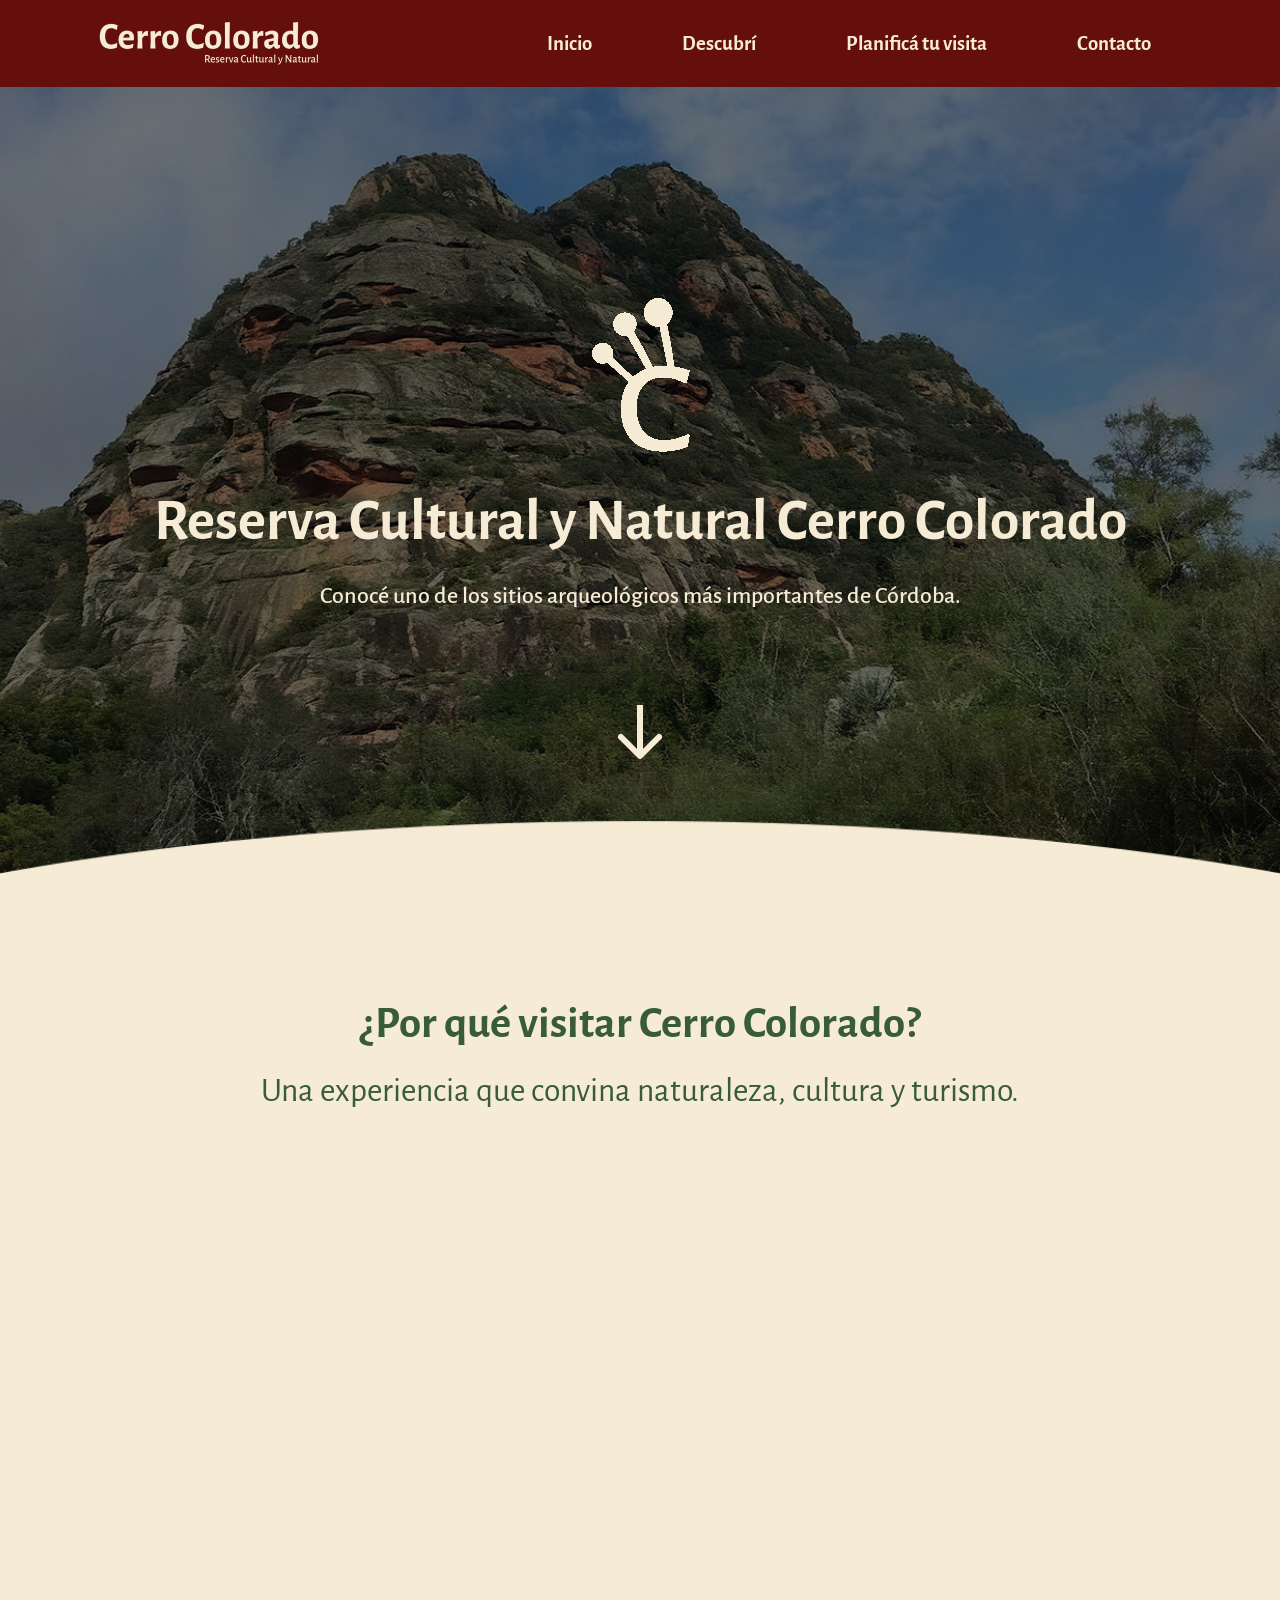
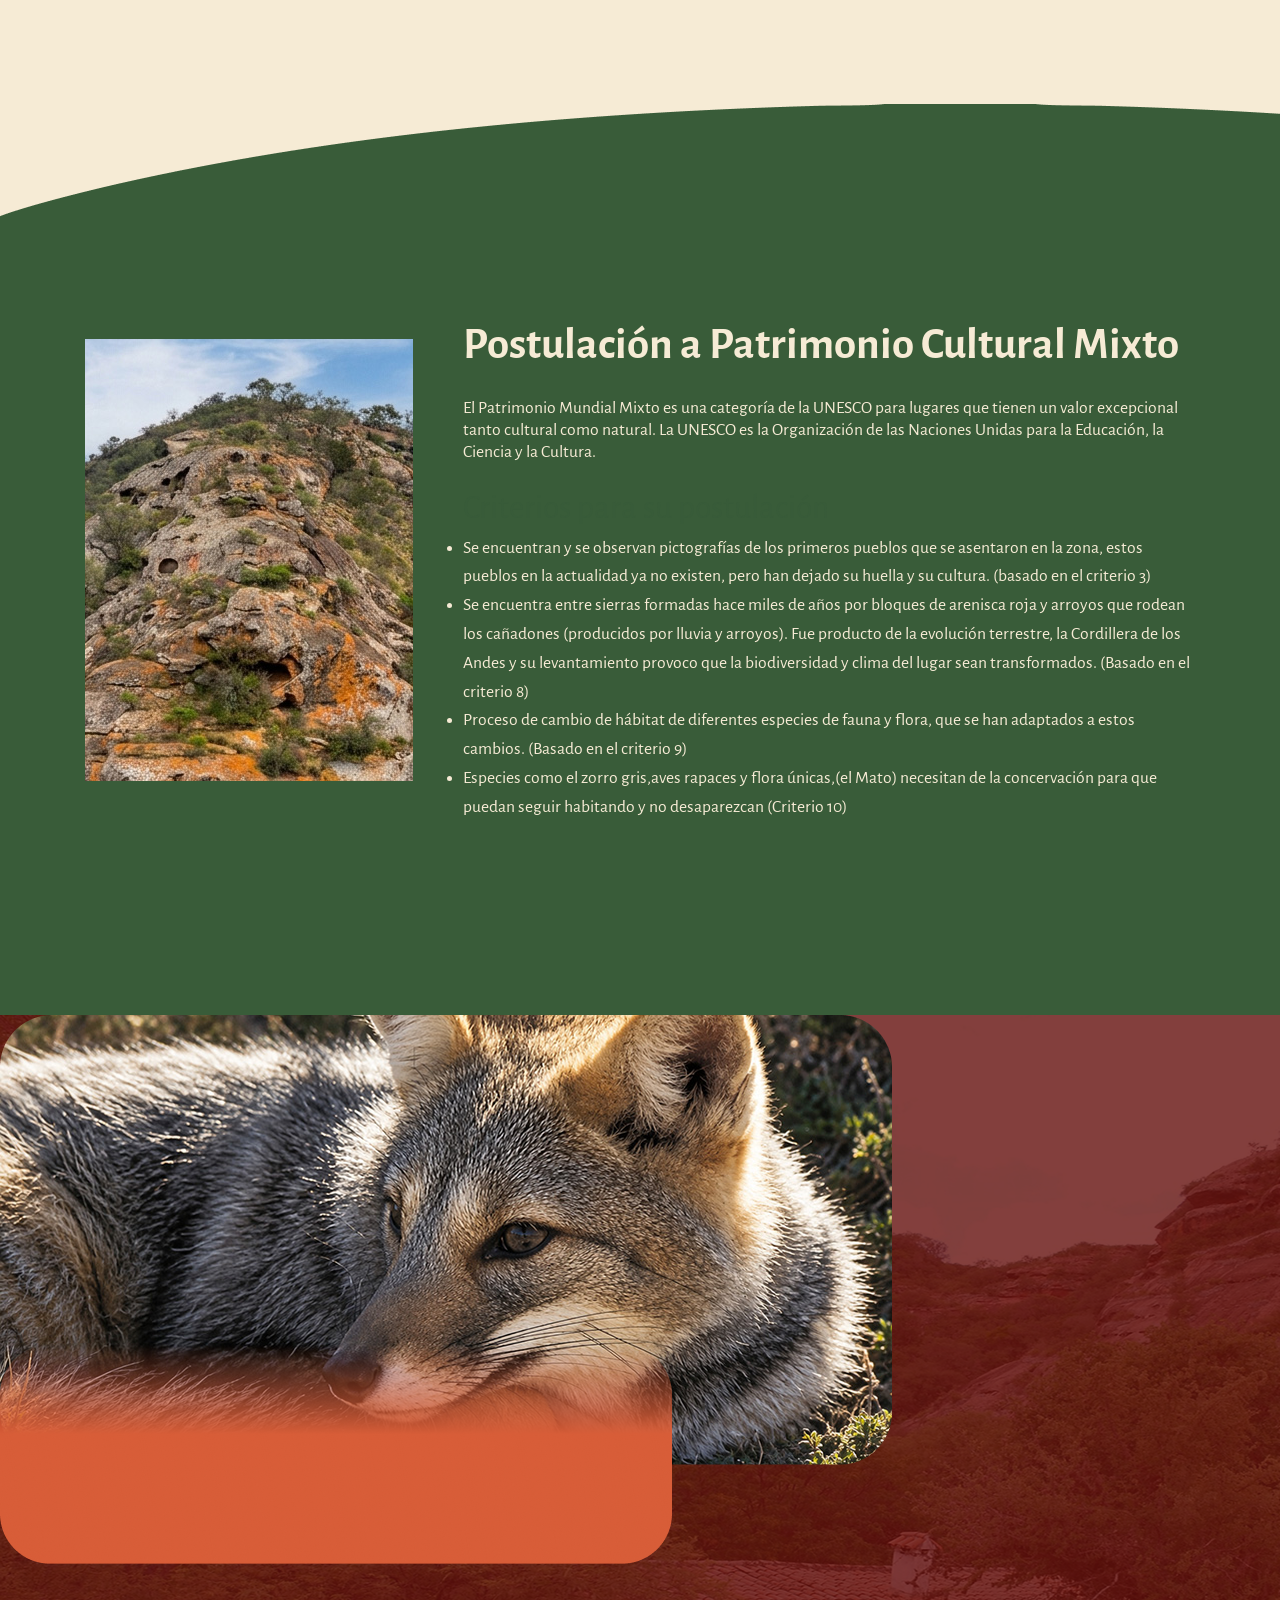
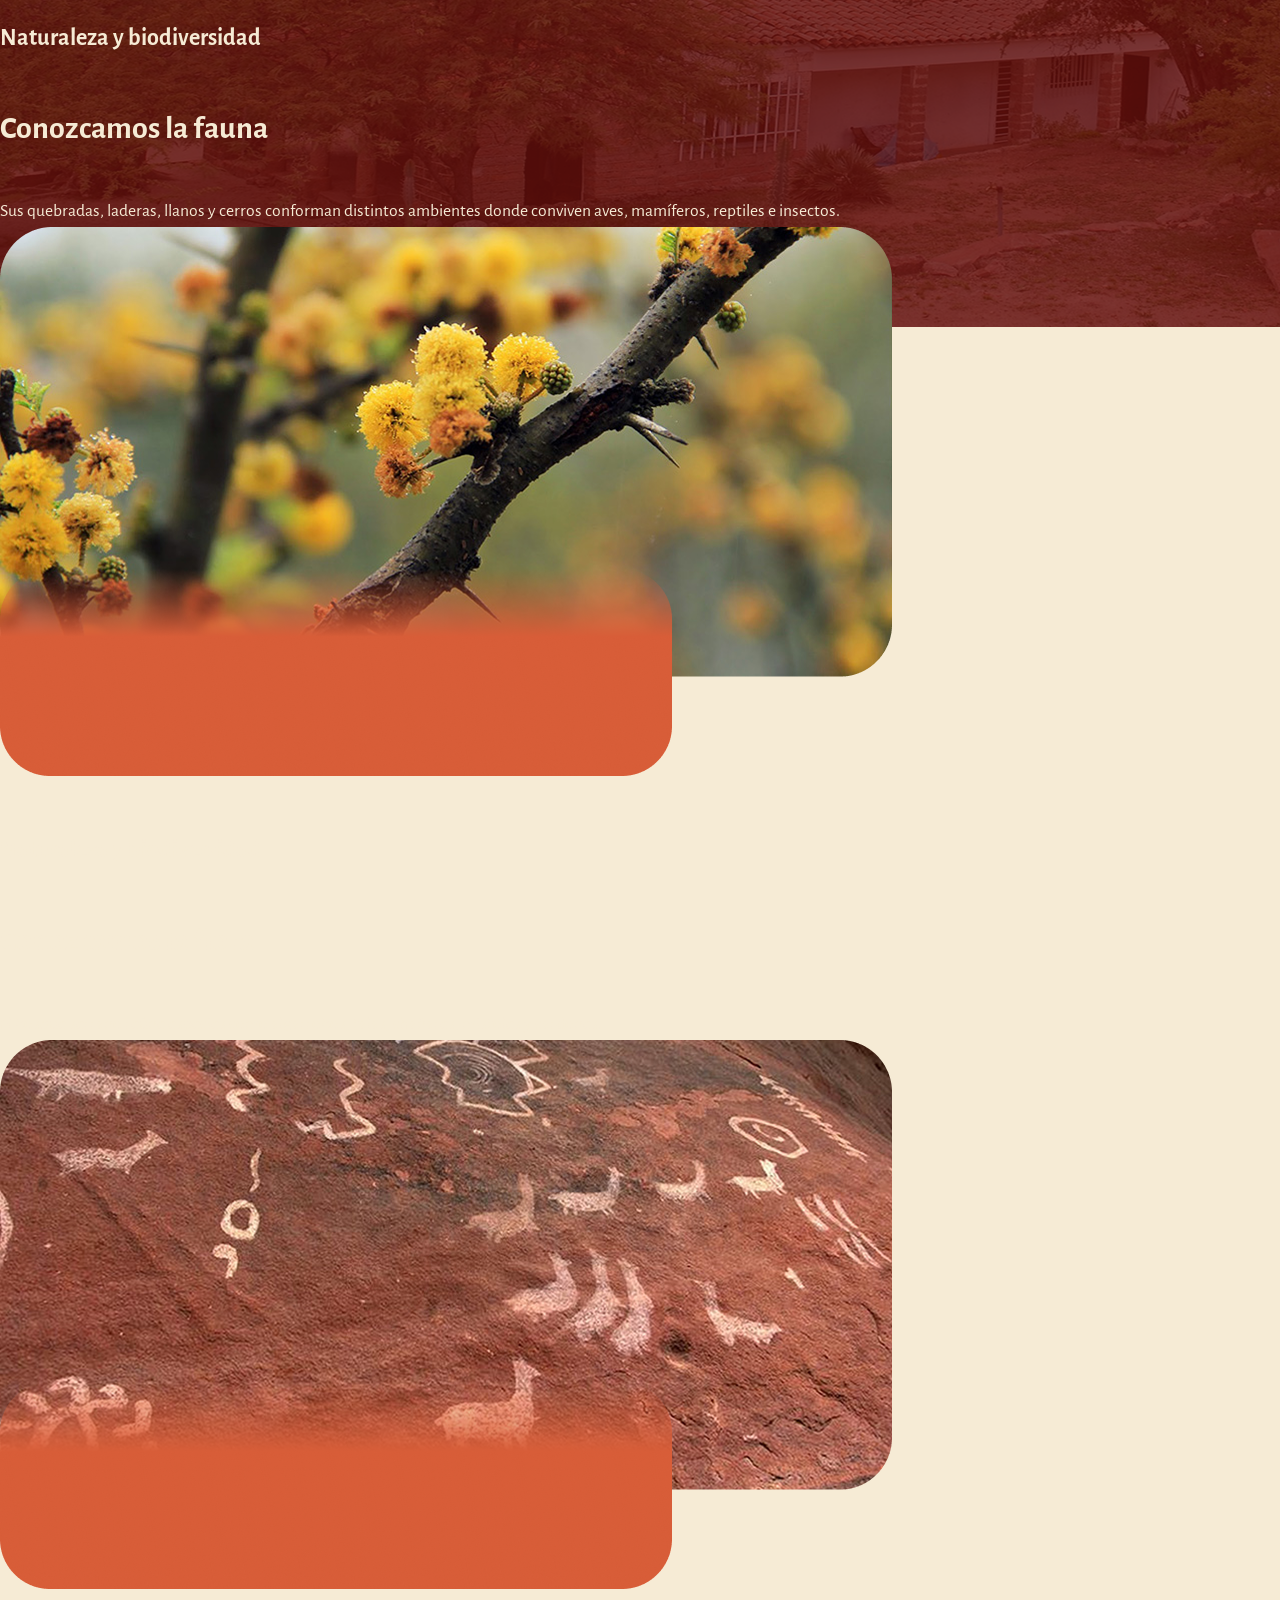
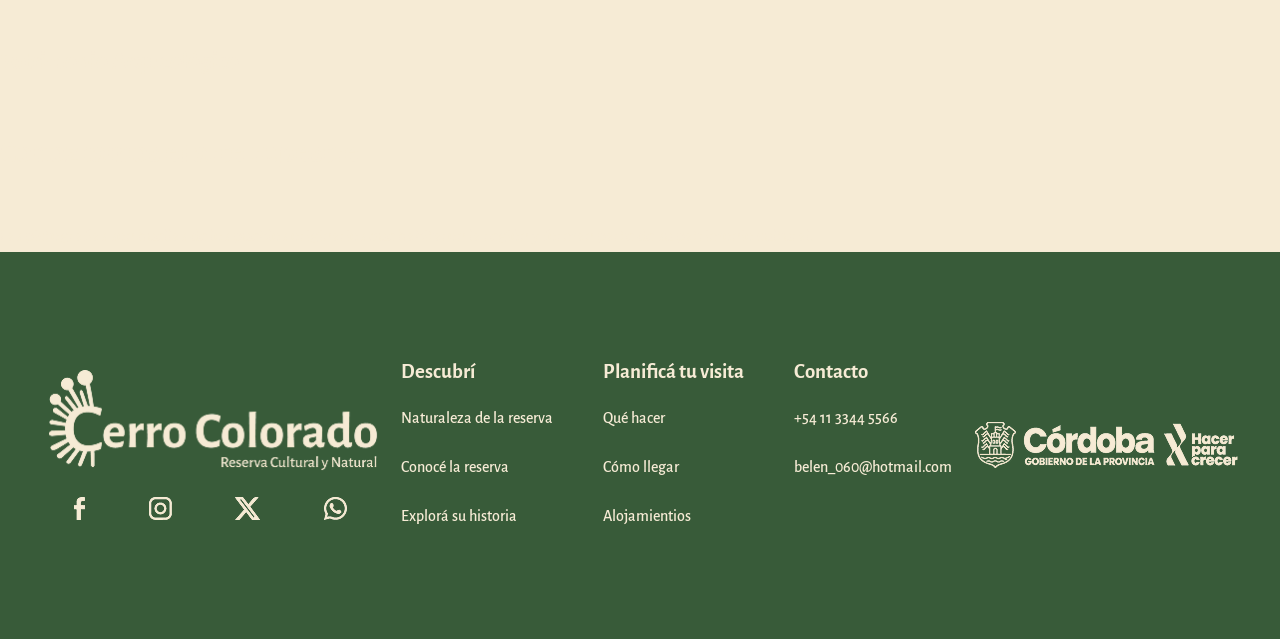
==== commit 05023bc6: "nuevas img para el carrusel" ====
--- a/index.html
+++ b/index.html
@@ -149,28 +149,28 @@
         <section id="descubri-historia">
             <div class="carrusel-track">
                 <div class="zorro">
-                    <img src="/img/desktop/zorrogris.jpg" alt="zorrogris">
+                    <img src="/img/desktop/fauna-desktop.png" alt="zorrogris">
                     <div class="contenedor-naranja">
-                        <h6>Naturaleza y biodiversidad</h6>
-                        <h5>Conozcamos la fauna</h5>
-                        <p>Sus quebradas, laderas, llanos y cerros conforman distintos ambientes donde conviven aves,
+                        <h6 class="categoria">Naturaleza y biodiversidad</h6>
+                        <h5 class="titulo">Conozcamos la fauna</h5>
+                        <p class="descripcion">Sus quebradas, laderas, llanos y cerros conforman distintos ambientes donde conviven aves,
                             mamíferos, reptiles e insectos.</p>
                     </div>
                 </div>
                 <div class="flora">
-                    <img src="/img/desktop/flora.jpg" alt="flora">
+                    <img src="/img/desktop/flora-desktop.png" alt="flora">
                     <div class="contenedor-naranja">
-                        <h6>Naturaleza y biodiversidad</h6>
-                        <h5>Conozcamos la flora</h5>
-                        <p>El bosque serrano reúne especies como algarrobos, talas, chañares, mistoles y cardones.</p>
+                        <h6 class="categoria">Naturaleza y biodiversidad</h6>
+                        <h5 class="titulo">Conozcamos la flora</h5>
+                        <p class="descripcion">El bosque serrano reúne especies como algarrobos, talas, chañares, mistoles y cardones.</p>
                     </div>
                 </div>
                 <div class="arte">
-                    <img src="/img/desktop/arteruprestre.jpg" alt="arterupestre">
+                    <img src="/img/desktop/arte-desktop.png" alt="arterupestre">
                     <div class="contenedor-naranja">
-                        <h6>Patrimonio Arqueológico</h6>
-                        <h5>Conozcamos el arte rupestre</h5>
-                        <p>Las pictografías son huellas de los pueblos originarios que habitaron la región y forman
+                        <h6 class="categoria">Patrimonio Arqueológico</h6>
+                        <h5 class="titulo">Conozcamos el arte rupestre</h5>
+                        <p class="descripcion">Las pictografías son huellas de los pueblos originarios que habitaron la región y forman
                             parte de su patrimonio cultural.</p>
                     </div>
                 </div>
--- a/estilos.css
+++ b/estilos.css
@@ -625,64 +625,11 @@
     background-repeat: no-repeat;
 }
 
-#descubri-historia h6, h5 {
+#descubri-historia h6,
+h5 {
     color: var(--color-cremita)
 }
 
-/* Pista horizontal del carrusel */
-.carrusel-track {
-    display: flex;
-    gap: 30px;
-    overflow-x: auto;
-    scroll-snap-type: x mandatory;
-    scrollbar-width: none;
-    /* Firefox */
-    -ms-overflow-style: none;
-    /* IE/Edge */
-    padding: 20px;
-}
-
-/* Ocultar barra de scroll en Chrome y Safari */
-.carrusel-track::-webkit-scrollbar {
-    display: none;
-}
-
-/* Estilo de cada tarjeta individual */
-.tarjeta {
-    flex: 0 0 892px;
-    /* Ancho fijo para mantener la medida original */
-    max-width: 90vw;
-    /* Se adapta a pantallas más chicas si es necesario */
-    display: flex;
-    flex-direction: column;
-    scroll-snap-align: start;
-    position: relative;
-}
-
-/* Corrección de visualización de imágenes */
-.tarjeta img {
-    width: 100%;
-    height: 450px;
-    object-fit: cover;
-    /* Evita que la imagen se deforme */
-    display: block;
-}
-
-/* Contenedor naranja solapado */
-.contenedor-naranja {
-    position: relative;
-    margin-top: -90px;
-    /* Superpone el contenedor sobre la imagen */
-    z-index: 2;
-    /* Asegura que esté por encima de la foto */
-    width: 90%;
-    margin-left: auto;
-    margin-right: auto;
-    border-radius: 3.125rem;
-    background: linear-gradient(180deg, rgba(216, 93, 56, 0.00) 0%, #D85D38 40.98%);
-    padding: 30px;
-    box-sizing: border-box;
-}
 
 /*---INDEX FIN---*/
 
@@ -908,4 +855,81 @@
     align-items: center;
 }
 
-/*---CONTACTO FIN---*/+#conoce p,
+h4 {
+    color: var(--color-verde);
+}
+
+#conoce {
+    color: var(--color-verde);
+    display: flex;
+    padding: 0 344px 41px 344px;
+    gap: 100px;
+
+}
+
+.recomendacion {
+    width: 608px;
+    height: 301px;
+    padding: 20px;
+}
+
+.info {
+    display: flex;
+    flex-direction: row;
+    align-items: center;
+    gap: 30px;
+}
+
+#formulario {
+    background-image: url("img/desktop/section_formulario.png");
+    background-size: cover;
+    background-position: center;
+    background-repeat: no-repeat;
+    width: 100%;
+    min-height: 675px;
+
+    display: flex;
+    flex-direction: column;
+    align-items: center;
+    justify-content: center;
+}
+
+.h3-formulario {
+    color: var(--color-cremita);
+}
+
+
+form {
+    display: flex;
+    flex-direction: row;
+    gap: 100px;
+}
+
+.completar-info {
+    display: flex;
+    flex-direction: column;
+    align-items: flex-start;
+    gap: 30px;
+}
+
+.opcion-unica {
+    display: flex;
+    flex-direction: column;
+    align-items: flex-start;
+    gap: 30px;
+}
+
+.mensaje {
+    display: flex;
+    flex-direction: column;
+    gap: 30px;
+}
+
+label {
+    color: var(--color-cremita);
+    font-family: "Alegreya Sans", sans-serif;
+    font-weight: 400;
+    font-style: normal;
+    font-size: 1.4rem;
+}
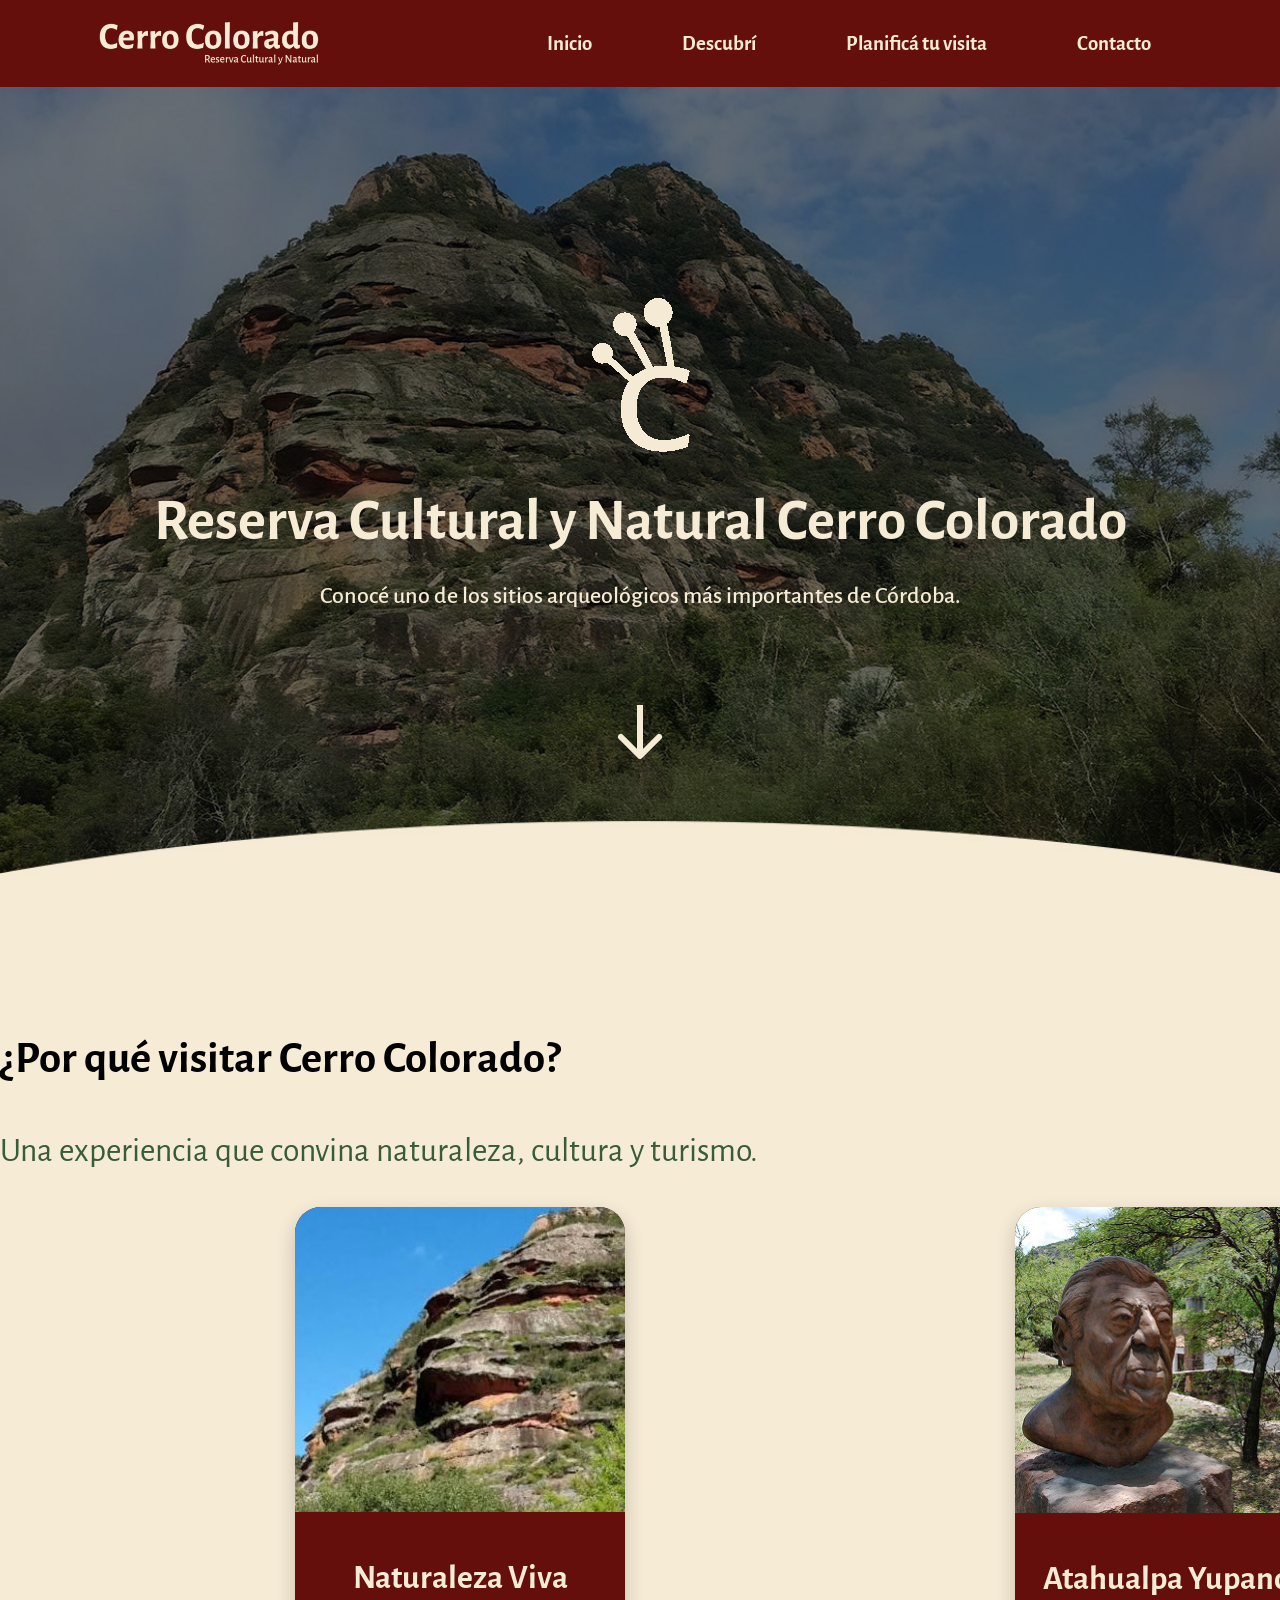
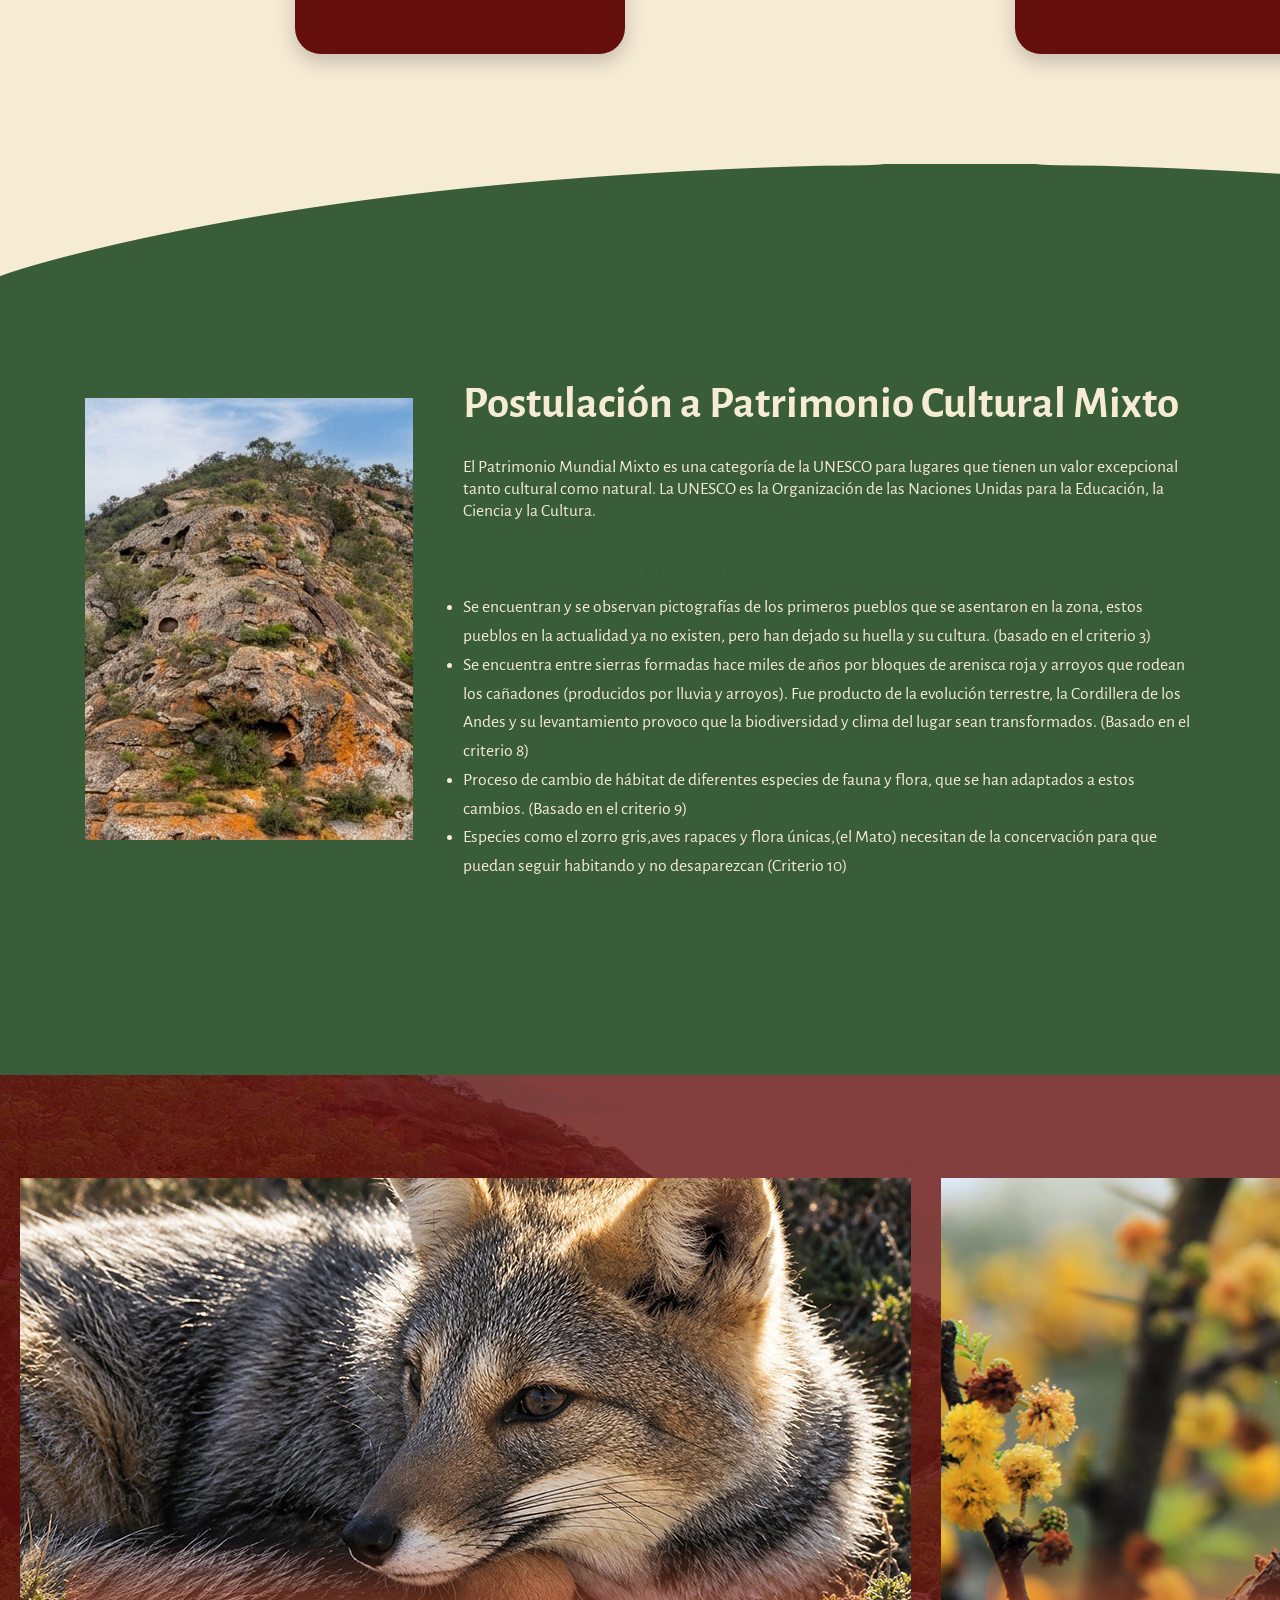
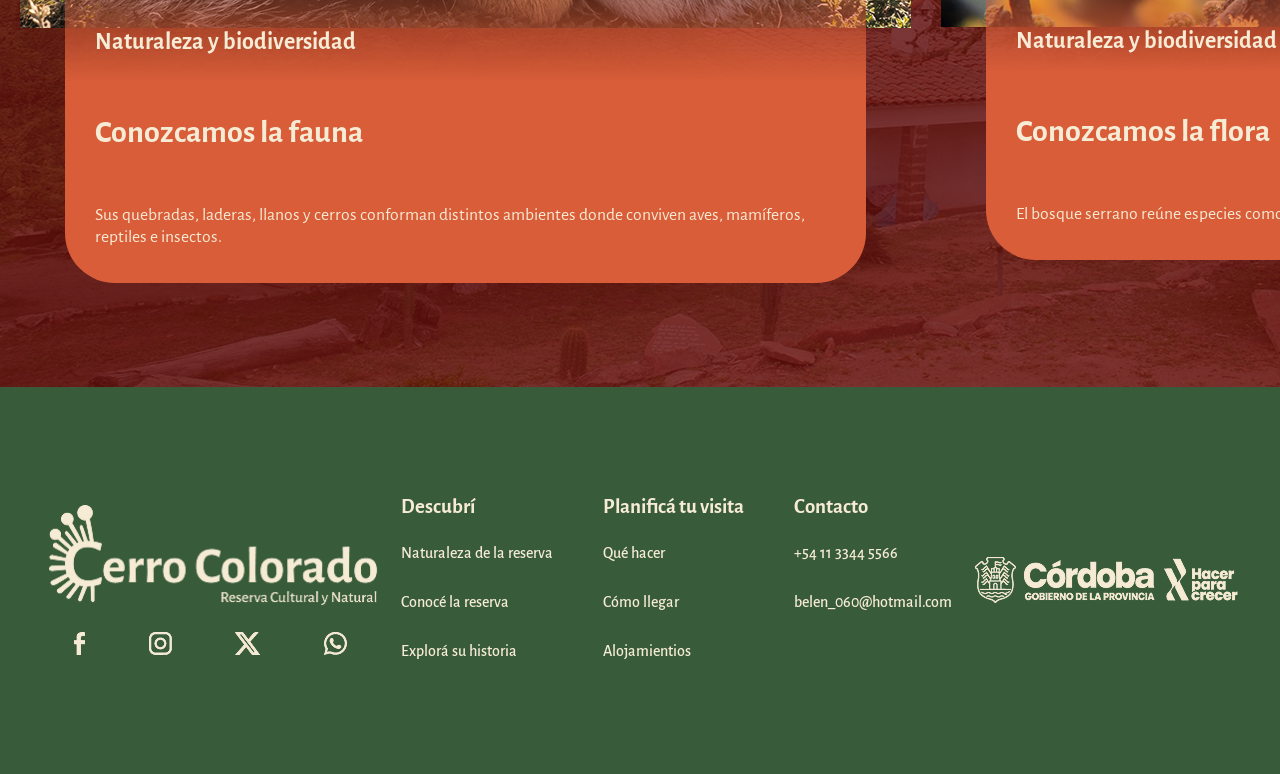
==== commit 2ca1ac44: "Merge branch 'main' into lourdes" ====
--- a/index.html
+++ b/index.html
@@ -149,28 +149,28 @@
         <section id="descubri-historia">
             <div class="carrusel-track">
                 <div class="zorro">
-                    <img src="/img/desktop/fauna-desktop.png" alt="zorrogris">
+                    <img src="/img/desktop/zorrogris.jpg" alt="zorrogris">
                     <div class="contenedor-naranja">
-                        <h6 class="categoria">Naturaleza y biodiversidad</h6>
-                        <h5 class="titulo">Conozcamos la fauna</h5>
-                        <p class="descripcion">Sus quebradas, laderas, llanos y cerros conforman distintos ambientes donde conviven aves,
+                        <h6>Naturaleza y biodiversidad</h6>
+                        <h5>Conozcamos la fauna</h5>
+                        <p>Sus quebradas, laderas, llanos y cerros conforman distintos ambientes donde conviven aves,
                             mamíferos, reptiles e insectos.</p>
                     </div>
                 </div>
                 <div class="flora">
-                    <img src="/img/desktop/flora-desktop.png" alt="flora">
+                    <img src="/img/desktop/flora.jpg" alt="flora">
                     <div class="contenedor-naranja">
-                        <h6 class="categoria">Naturaleza y biodiversidad</h6>
-                        <h5 class="titulo">Conozcamos la flora</h5>
-                        <p class="descripcion">El bosque serrano reúne especies como algarrobos, talas, chañares, mistoles y cardones.</p>
+                        <h6>Naturaleza y biodiversidad</h6>
+                        <h5>Conozcamos la flora</h5>
+                        <p>El bosque serrano reúne especies como algarrobos, talas, chañares, mistoles y cardones.</p>
                     </div>
                 </div>
                 <div class="arte">
-                    <img src="/img/desktop/arte-desktop.png" alt="arterupestre">
+                    <img src="/img/desktop/arteruprestre.jpg" alt="arterupestre">
                     <div class="contenedor-naranja">
-                        <h6 class="categoria">Patrimonio Arqueológico</h6>
-                        <h5 class="titulo">Conozcamos el arte rupestre</h5>
-                        <p class="descripcion">Las pictografías son huellas de los pueblos originarios que habitaron la región y forman
+                        <h6>Patrimonio Arqueológico</h6>
+                        <h5>Conozcamos el arte rupestre</h5>
+                        <p>Las pictografías son huellas de los pueblos originarios que habitaron la región y forman
                             parte de su patrimonio cultural.</p>
                     </div>
                 </div>
--- a/estilos.css
+++ b/estilos.css
@@ -224,12 +224,7 @@
     margin-bottom: 80px;
 }
 
-h3,
-h4 {
-    color: var(--color-verde);
-    margin: 10px 0;
-    text-align: center;
-}
+
 
 .tarjetas {
     display: flex;
@@ -422,12 +417,7 @@
     margin-bottom: 80px;
 }
 
-h3,
-h4 {
-    color: var(--color-verde);
-    margin: 10px 0;
-    text-align: center;
-}
+
 
 .tarjetas {
     display: flex;
@@ -630,6 +620,60 @@
     color: var(--color-cremita)
 }
 
+/* Pista horizontal del carrusel */
+.carrusel-track {
+    display: flex;
+    gap: 30px;
+    overflow-x: auto;
+    scroll-snap-type: x mandatory;
+    scrollbar-width: none;
+    /* Firefox */
+    -ms-overflow-style: none;
+    /* IE/Edge */
+    padding: 20px;
+}
+
+/* Ocultar barra de scroll en Chrome y Safari */
+.carrusel-track::-webkit-scrollbar {
+    display: none;
+}
+
+/* Estilo de cada tarjeta individual */
+.tarjeta {
+    flex: 0 0 892px;
+    /* Ancho fijo para mantener la medida original */
+    max-width: 90vw;
+    /* Se adapta a pantallas más chicas si es necesario */
+    display: flex;
+    flex-direction: column;
+    scroll-snap-align: start;
+    position: relative;
+}
+
+/* Corrección de visualización de imágenes */
+.tarjeta img {
+    width: 100%;
+    height: 450px;
+    object-fit: cover;
+    /* Evita que la imagen se deforme */
+    display: block;
+}
+
+/* Contenedor naranja solapado */
+.contenedor-naranja {
+    position: relative;
+    margin-top: -90px;
+    /* Superpone el contenedor sobre la imagen */
+    z-index: 2;
+    /* Asegura que esté por encima de la foto */
+    width: 90%;
+    margin-left: auto;
+    margin-right: auto;
+    border-radius: 3.125rem;
+    background: linear-gradient(180deg, rgba(216, 93, 56, 0.00) 0%, #D85D38 40.98%);
+    padding: 30px;
+    box-sizing: border-box;
+}
 
 /*---INDEX FIN---*/
 
@@ -810,6 +854,42 @@
     margin: 0 0px 60px 0;
 }
 
+.video-container {
+    position: relative;
+    width: 900px;     
+    max-width: 100%;   
+}
+
+.video-descubri {
+    width: 100%;
+    height: auto;
+    display: block;
+    border-radius: 26px;
+    box-shadow: 0 10px 25px rgba(0, 0, 0, 0.40);
+}
+
+.custom-controls {
+    position: absolute;
+    bottom: -40px;
+    left: 50%;
+    transform: translateX(-50%);
+    background-color: var(--color-verde);
+    padding: 15px 40px;
+    border-radius: 26px;
+    display: flex;
+    gap: 35px;
+    box-shadow: 0 10px 25px rgba(0, 0, 0, 0.40);
+}
+
+.btn-ctrl {
+    background: transparent;
+    border: none;
+    color: white;
+    font-size: 14px;
+    cursor: pointer;
+    padding: 0;
+}
+
 /*---DESCUBRI FIN---*/
 
 
@@ -817,6 +897,12 @@
 
 
 /*---PLANIFICA TU VISITA INICIO*/
+.pagina-planifica>header,
+.pagina-planifica>footer {
+    width: 100%;
+    max-width: none;
+    box-sizing: border-box;
+}
 
 #planifica {
     width: 100%;
@@ -833,16 +919,392 @@
     align-items: center;
 }
 
+/* CONTENEDOR GENERAL */
+
+.planifica-contenedor {
+    width: 90%;
+    max-width: 1280px;
+    margin: 0 auto;
+}
+
+.planifica-actividades,
+.planifica-alojamientos {
+    background-color: var(--color-cremita);
+    color: var(--color-bordo);
+}
+
+.planifica-actividades h2,
+.planifica-alojamientos h2 {
+    color: var(--color-bordo);
+    font-size: 2.8rem;
+    font-weight: 700;
+    margin: 0 0 10px;
+}
+
+.planifica-introduccion {
+    max-width: 420px;
+    margin: 0;
+}
+
+/* QUÉ PODÉS HACER */
+
+.planifica-actividades {
+    position: relative;
+    padding: 20px 0 100px;
+}
+
+.planifica-actividades::before {
+    content: "";
+    position: absolute;
+    top: -45px;
+    left: 0;
+    width: 100%;
+    height: 90px;
+    background-color: var(--color-cremita);
+    border-radius: 50% 50% 0 0 / 100% 100% 0 0;
+}
+
+.planifica-actividades .planifica-contenedor {
+    position: relative;
+}
+
+.planifica-actividades-grid,
+.planifica-alojamientos-grid {
+    display: grid;
+    gap: 25px;
+    margin-top: 100px;
+}
+
+.planifica-actividades-grid {
+    grid-template-columns: repeat(4, minmax(0, 1fr));
+}
+
+.planifica-actividad,
+.planifica-alojamiento {
+    position: relative;
+    overflow: hidden;
+    border-radius: 18px;
+    box-shadow: 0 4px 6px rgb(0 0 0 / 20%);
+}
+
+.planifica-actividad {
+    aspect-ratio: 1.35;
+}
+
+.planifica-actividad img,
+.planifica-alojamiento img {
+    width: 100%;
+    height: 100%;
+    display: block;
+    object-fit: cover;
+}
+
+.planifica-alojamiento::after {
+    content: "";
+    position: absolute;
+    inset: 0;
+    background: linear-gradient(to top, rgb(0 0 0 / 65%), transparent 65%);
+}
+
+.planifica-actividad h3,
+.planifica-alojamiento-info {
+    position: absolute;
+    z-index: 1;
+    bottom: 16px;
+    left: 18px;
+    right: 18px;
+    color: var(--color-cremita);
+}
+
+.planifica-actividad h3 {
+    font-size: 1.8rem;
+    line-height: 1;
+    margin: 0;
+    padding: 12px 14px;
+    background-color: rgba(0, 0, 0, 0.45);
+    border-radius: 12px 12px 0 0;
+    bottom: 0;
+    left: 0;
+    right: 0;
+}
+
+/* ANTES DE VISITAR */
+
+.planifica-aviso {
+    background-color: var(--color-bordo);
+    padding: 65px 24px;
+}
+
+.planifica-aviso-contenido {
+    max-width: 920px;
+    margin: auto;
+    display: flex;
+    align-items: center;
+    gap: 30px;
+}
+
+.planifica-aviso-icono {
+    display: flex;
+    align-items: center;
+    justify-content: center;
+    flex-shrink: 0;
+    width: 90px;
+    height: 90px;
+    border-radius: 50%;
+    background-color: var(--color-cremita);
+    color: var(--color-bordo);
+    font-size: 4rem;
+    font-weight: 700;
+}
+
+.planifica-aviso h2,
+.planifica-llegar h2 {
+    color: var(--color-cremita);
+    font-size: 2.8rem;
+    margin: 0 0 12px;
+}
+
+.planifica-aviso p,
+.planifica-llegar p {
+    color: var(--color-cremita);
+    line-height: 1.45;
+    margin: 0 0 15px;
+}
+
+/* CÓMO LLEGAR */
+
+.planifica-llegar {
+    background-color: var(--color-verde);
+    color: var(--color-cremita);
+    padding: 100px 0 140px;
+}
+
+.planifica-llegar-grid {
+    display: grid;
+    grid-template-columns: 1fr 1.1fr 1fr;
+    align-items: center;
+    gap: 45px;
+}
+
+.planifica-boton-mapa {
+    display: inline-flex;
+    align-items: center;
+    gap: 25px;
+    padding: 10px 18px;
+    margin-top: 15px;
+    border-radius: 30px;
+    background-color: var(--color-cremita);
+}
+
+.planifica-llegar .planifica-boton-mapa {
+    color: var(--color-verde);
+    font-weight: 400;
+}
+
+.planifica-mapa {
+    display: block;
+    width: 100%;
+    aspect-ratio: 1.45;
+    object-fit: cover;
+    border-radius: 18px;
+}
+
+.planifica-transporte {
+    display: flex;
+    flex-direction: column;
+    gap: 25px;
+}
+
+.planifica-transporte-item {
+    display: flex;
+    align-items: flex-start;
+    gap: 15px;
+}
+
+.planifica-transporte-item img {
+    width: 35px;
+    height: 35px;
+    object-fit: contain;
+    flex-shrink: 0;
+}
+
+.planifica-transporte-item h3 {
+    color: var(--color-cremita);
+    font-size: 1.4rem;
+    margin: 0 0 5px;
+}
+
+.planifica-transporte-item p {
+    margin: 0;
+}
+
+/* DÓNDE ALOJARSE */
+
+.planifica-alojamientos {
+    position: relative;
+    padding: 90px 0 80px;
+}
+
+.planifica-alojamientos .planifica-contenedor {
+    position: relative;
+}
+
+.planifica-alojamientos-grid {
+    grid-template-columns: repeat(3, minmax(0, 1fr));
+    max-width: 1000px;
+    margin-left: auto;
+    margin-right: auto;
+}
+
+.planifica-alojamiento {
+    aspect-ratio: 1.5;
+}
+
+.planifica-alojamiento-info {
+    display: flex;
+    align-items: center;
+    justify-content: space-between;
+}
+
+.planifica-alojamiento-info h3 {
+    color: var(--color-cremita);
+    font-size: 1.6rem;
+    margin: 0;
+}
+
+.planifica-alojamiento-info span {
+    font-size: 2.8rem;
+}
+
+.planifica-contacto-cta {
+    text-align: center;
+    margin-top: 60px;
+}
+
+.planifica-contacto-cta h2 {
+    font-size: 2rem;
+    margin-bottom: 20px;
+}
+
+.planifica-contacto-cta .planifica-boton-contacto {
+    display: inline-block;
+    padding: 10px 30px;
+    border-radius: 30px;
+    background-color: var(--color-naranja);
+    color: white;
+}
+
+/* RESPONSIVE */
+
+@media (max-width: 900px) {
+    .planifica-actividades-grid {
+        grid-template-columns: repeat(2, minmax(0, 1fr));
+    }
+
+    .planifica-llegar-grid {
+        grid-template-columns: 1fr 1fr;
+    }
+
+    .planifica-transporte {
+        grid-column: 1 / -1;
+    }
+}
+
+@media (max-width: 600px) {
+    .planifica-contenedor {
+        width: 88%;
+    }
+
+    .planifica-actividades,
+    .planifica-alojamientos {
+        padding-top: 60px;
+        padding-bottom: 65px;
+    }
+
+    .planifica-actividades h2,
+    .planifica-alojamientos h2,
+    .planifica-llegar h2 {
+        font-size: 2rem;
+    }
+
+    .planifica-actividades-grid {
+        gap: 12px;
+        margin-top: 30px;
+    }
+
+    .planifica-actividad {
+        aspect-ratio: 1.15;
+        border-radius: 12px;
+    }
+
+    .planifica-actividad h3 {
+        font-size: 1.1rem;
+        bottom: 10px;
+        left: 10px;
+    }
+
+    .planifica-aviso {
+        padding: 40px 20px;
+    }
+
+    .planifica-aviso-contenido {
+        align-items: flex-start;
+        gap: 15px;
+    }
+
+    .planifica-aviso-icono {
+        width: 50px;
+        height: 50px;
+        font-size: 2.5rem;
+    }
+
+    .planifica-aviso h2 {
+        font-size: 1.7rem;
+    }
+
+    .planifica-llegar {
+        padding: 65px 0 110px;
+    }
+
+    .planifica-llegar-grid,
+    .planifica-alojamientos-grid {
+        grid-template-columns: 1fr;
+    }
+
+    .planifica-transporte {
+        grid-column: auto;
+    }
+
+    .planifica-mapa {
+        aspect-ratio: 1.3;
+    }
+
+    .planifica-alojamientos-grid {
+        gap: 25px;
+        margin-top: 35px;
+    }
+
+    .planifica-alojamiento {
+        aspect-ratio: 1.65;
+    }
+
+    .planifica-contacto-cta {
+        margin-top: 50px;
+    }
+
+    .planifica-contacto-cta h2 {
+        font-size: 1.6rem;
+    }
+}
+
 /*---PLANIFICA TU VISITA FIN---*/
-
-
 
 
 
 /*---CONTACTO INICIO---*/
 #contacto {
     width: 100%;
-    min-height: 100vh;
+    min-height: 80vh;
 
     background-image: url("img/desktop/contactobanner.jpg");
     background-size: cover;
@@ -855,6 +1317,7 @@
     align-items: center;
 }
 
+/*---CONTACTO FIN---*/
 #conoce p,
 h4 {
     color: var(--color-verde);
@@ -871,14 +1334,20 @@
 .recomendacion {
     width: 608px;
     height: 301px;
-    padding: 20px;
 }
 
 .info {
     display: flex;
-    flex-direction: row;
     align-items: center;
     gap: 30px;
+    padding-bottom: 20px;
+}
+
+.separador {
+    width: 2px;
+    height: 350px;
+    background-color: var(--color-naranja);
+    flex-shrink: 0;
 }
 
 #formulario {
@@ -902,7 +1371,6 @@
 
 form {
     display: flex;
-    flex-direction: row;
     gap: 100px;
 }
 
@@ -917,19 +1385,64 @@
     display: flex;
     flex-direction: column;
     align-items: flex-start;
+    gap: 27px;
+}
+.opcion-unica h2 {
+    margin: 0;
+}
+.opcion-unica label {
+    font-family: "Alegreya Sans", sans-serif;
+    font-weight: 400;
+    font-style: normal;
+    font-size: 1.5rem;
+}
+
+.mensaje {
+    display: flex;
+    flex-direction: column;
     gap: 30px;
 }
 
-.mensaje {
-    display: flex;
-    flex-direction: column;
-    gap: 30px;
-}
-
-label {
-    color: var(--color-cremita);
+.mensaje textarea {
+    width: 392px;
+    height: 255px;
+    padding: 12px;
+    background-color: var(--color-cremita);
+
+    border-radius: 26px;
+    color: var(--color-verde);
     font-family: "Alegreya Sans", sans-serif;
     font-weight: 400;
     font-style: normal;
     font-size: 1.4rem;
-}+
+    resize: none;
+}
+
+.completar-info input {
+    width: 412px;
+    height: 50px;
+    border-radius: 26px;
+    background-color: var(--color-cremita);
+
+    color: var(--color-verde);
+    font-family: "Alegreya Sans", sans-serif;
+    font-weight: 400;
+    font-style: normal;
+    font-size: 1.4rem;
+    padding-left: 20px;
+}
+
+.mensaje button {
+    width: 161px;
+    height: 58px;
+    border-radius: 26px;
+    background-color: var(--color-naranja);
+
+    color: var(--color-cremita);
+    font-family: "Alegreya Sans", sans-serif;
+    font-weight: 400;
+    font-style: normal;
+    font-size: 1.4rem;
+}
+
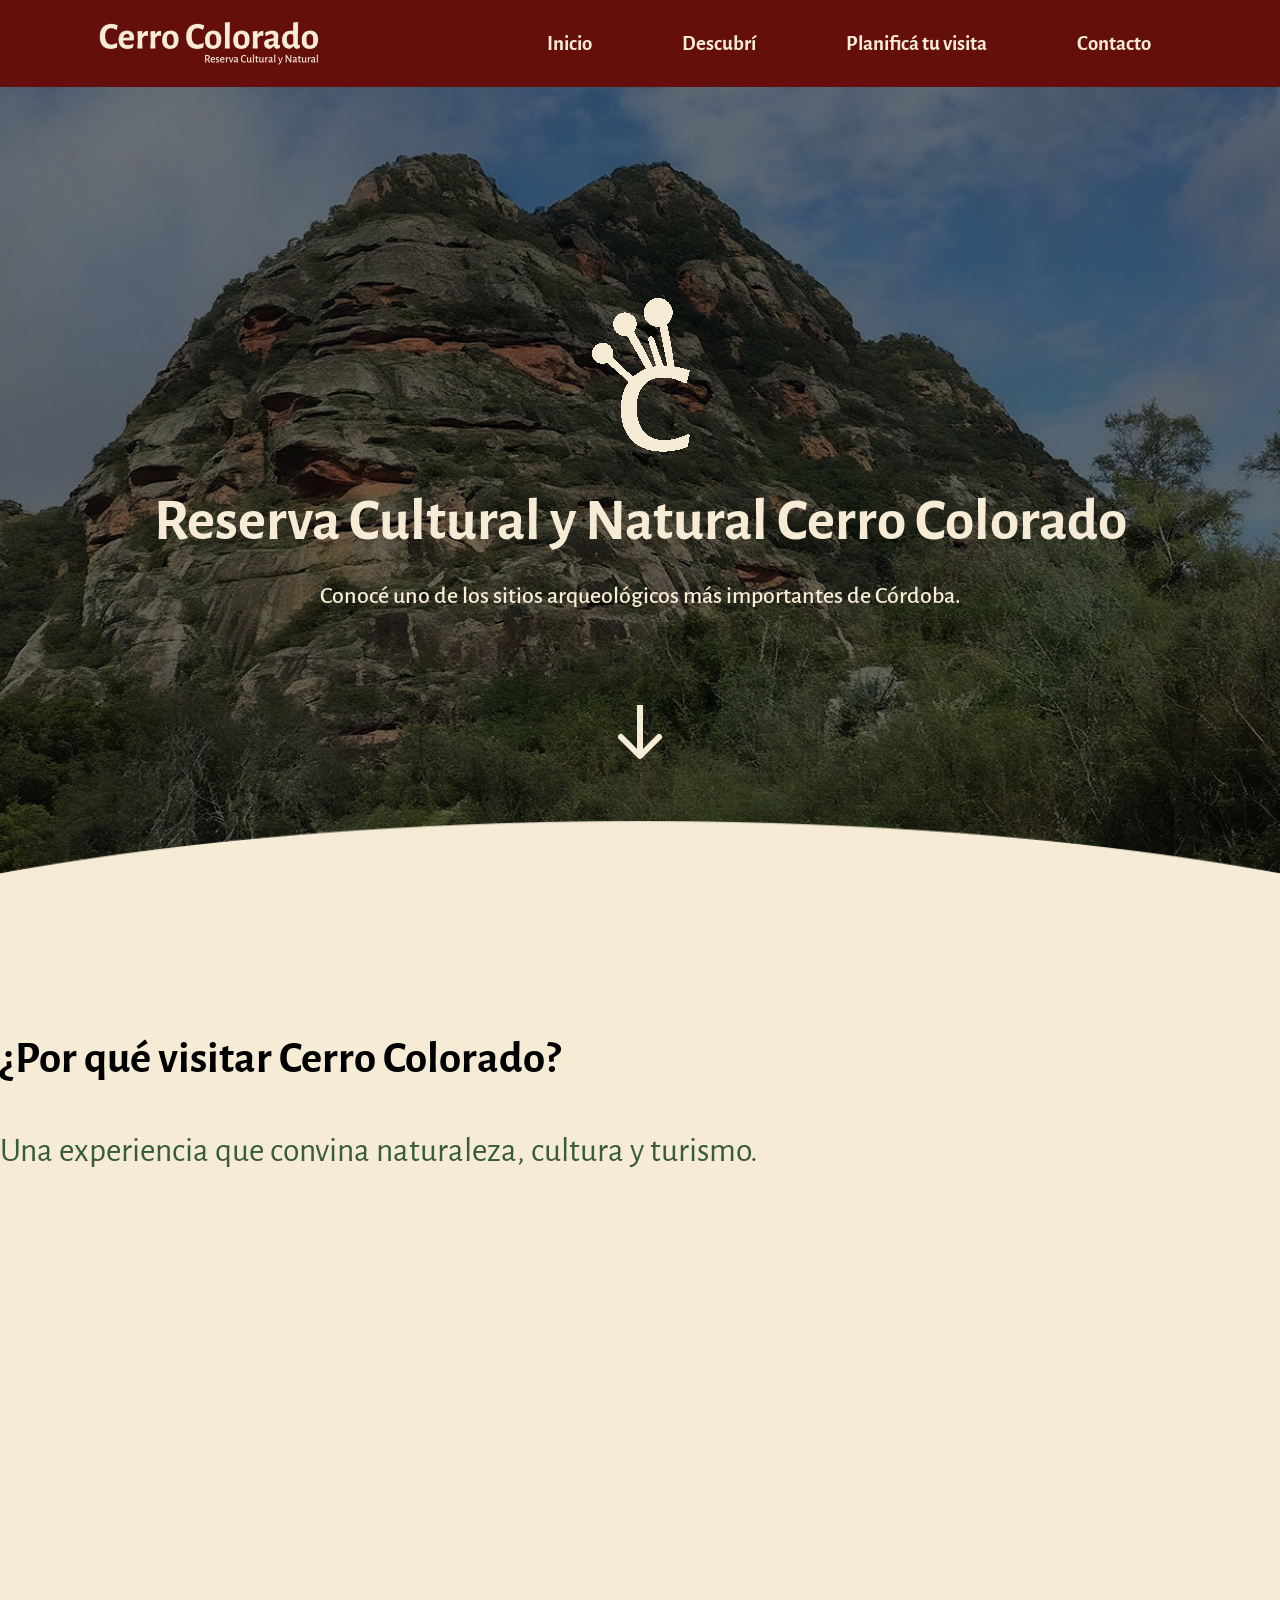
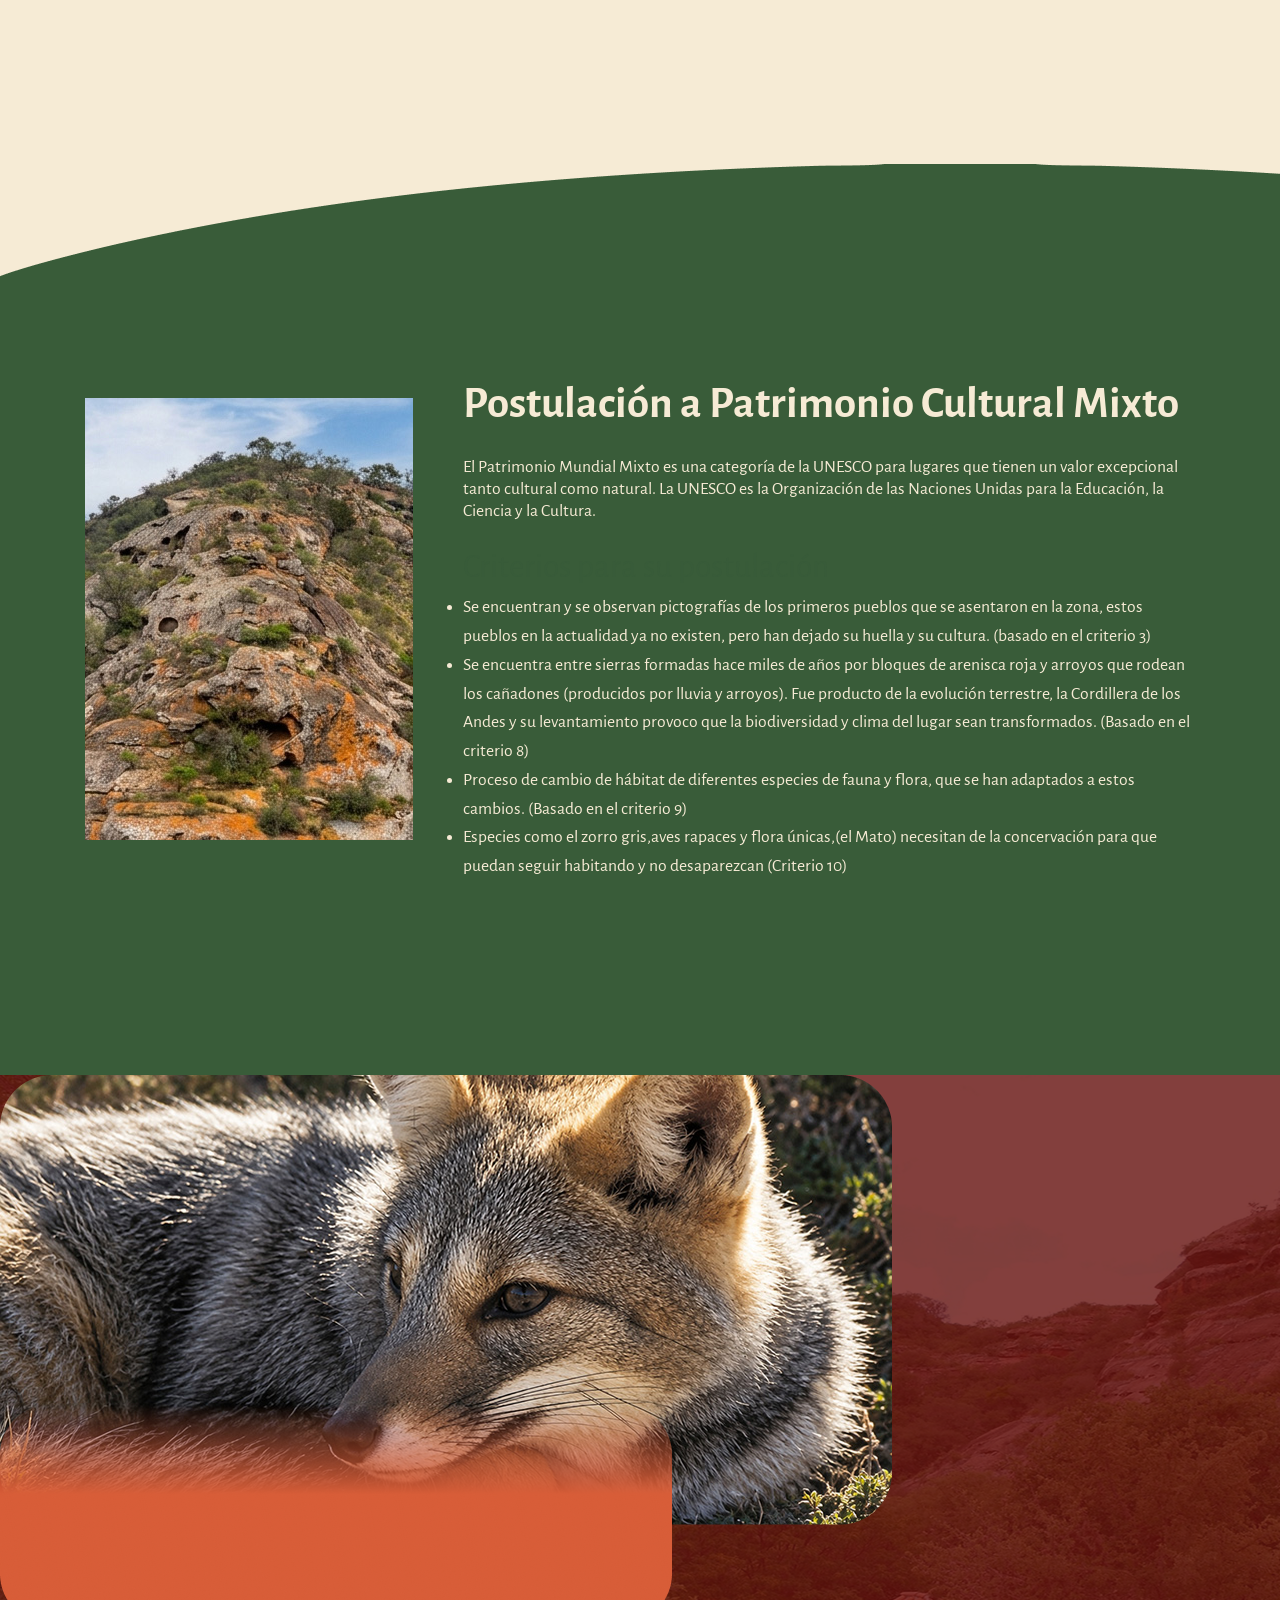
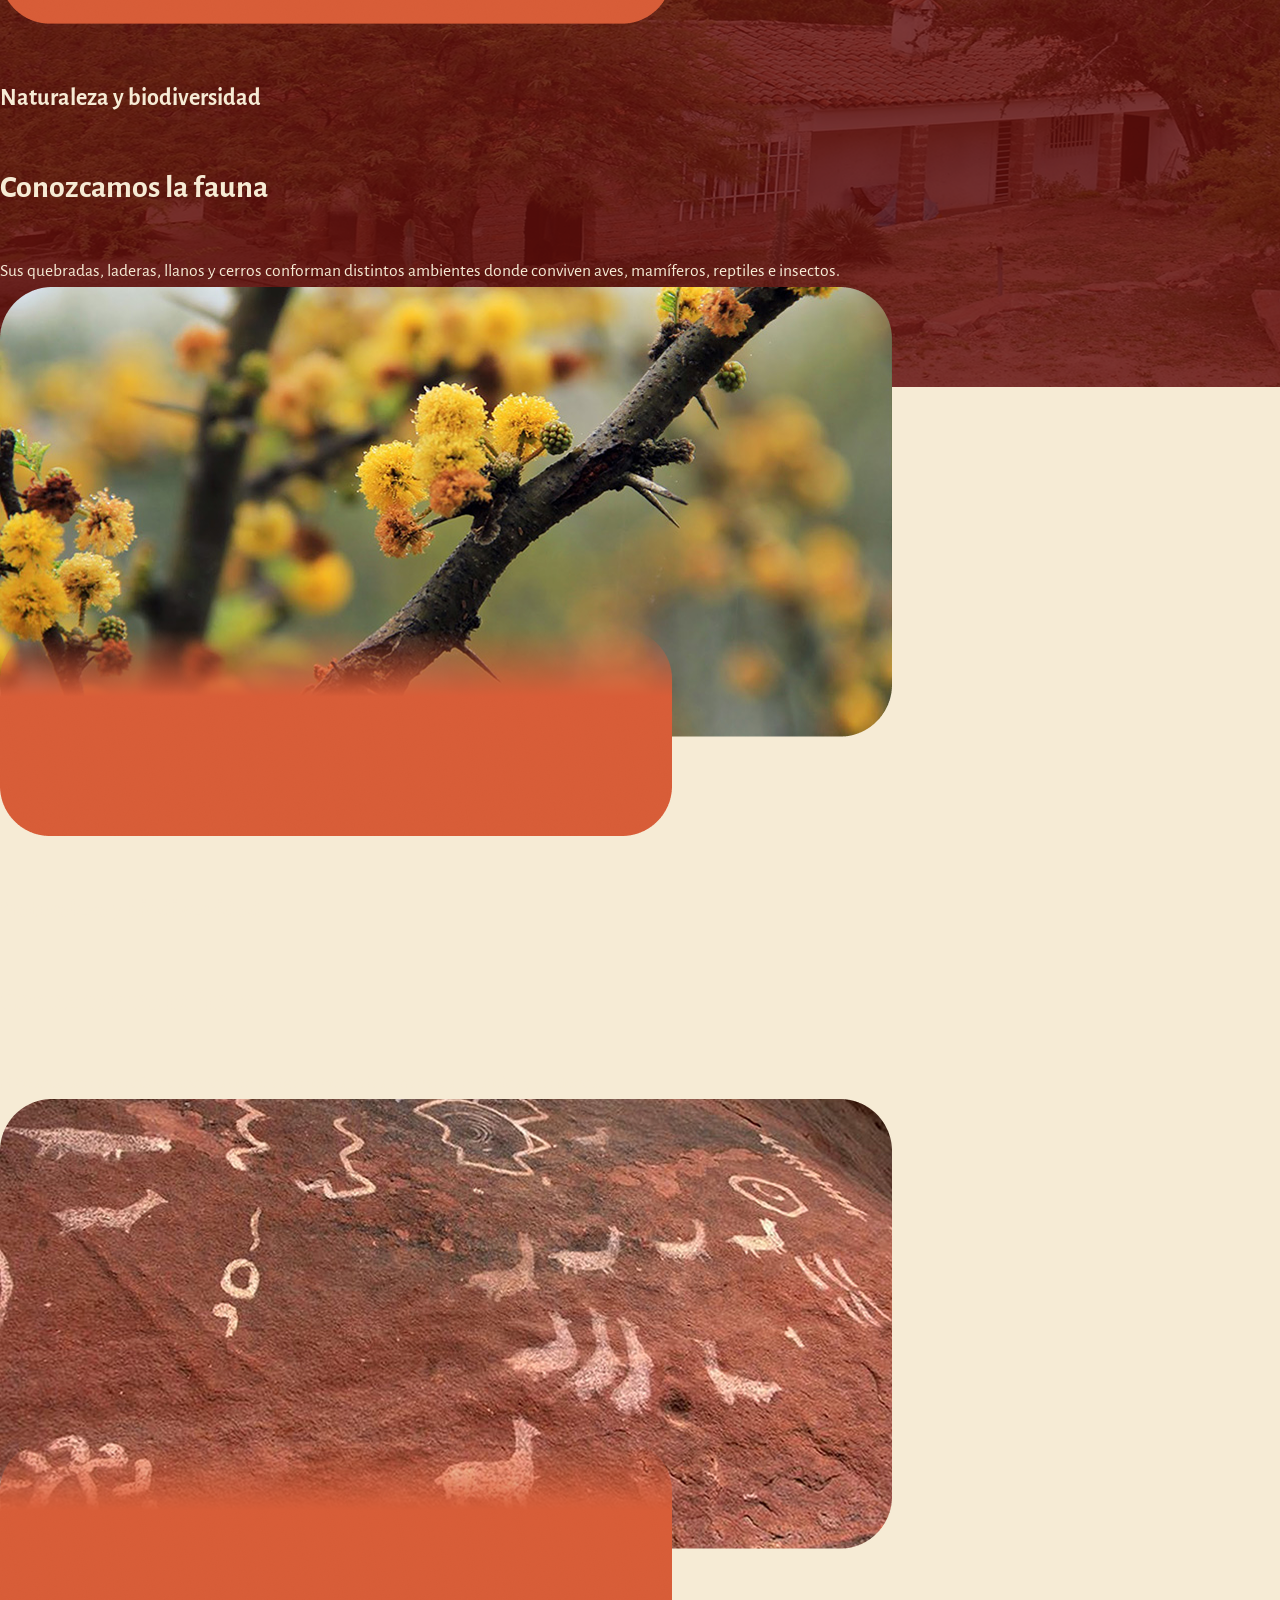
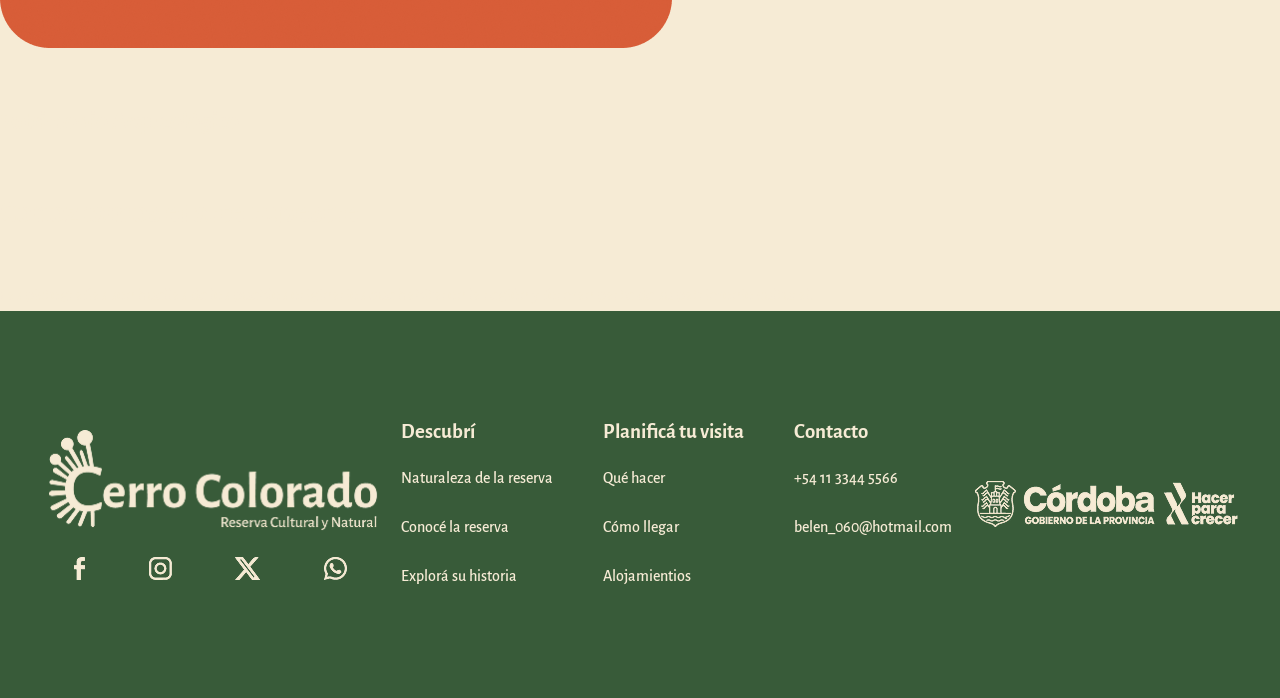
==== commit be58d9d9: "Merge branch 'denisse' into main" ====
--- a/index.html
+++ b/index.html
@@ -149,28 +149,28 @@
         <section id="descubri-historia">
             <div class="carrusel-track">
                 <div class="zorro">
-                    <img src="/img/desktop/zorrogris.jpg" alt="zorrogris">
+                    <img src="/img/desktop/fauna-desktop.png" alt="zorrogris">
                     <div class="contenedor-naranja">
-                        <h6>Naturaleza y biodiversidad</h6>
-                        <h5>Conozcamos la fauna</h5>
-                        <p>Sus quebradas, laderas, llanos y cerros conforman distintos ambientes donde conviven aves,
+                        <h6 class="categoria">Naturaleza y biodiversidad</h6>
+                        <h5 class="titulo">Conozcamos la fauna</h5>
+                        <p class="descripcion">Sus quebradas, laderas, llanos y cerros conforman distintos ambientes donde conviven aves,
                             mamíferos, reptiles e insectos.</p>
                     </div>
                 </div>
                 <div class="flora">
-                    <img src="/img/desktop/flora.jpg" alt="flora">
+                    <img src="/img/desktop/flora-desktop.png" alt="flora">
                     <div class="contenedor-naranja">
-                        <h6>Naturaleza y biodiversidad</h6>
-                        <h5>Conozcamos la flora</h5>
-                        <p>El bosque serrano reúne especies como algarrobos, talas, chañares, mistoles y cardones.</p>
+                        <h6 class="categoria">Naturaleza y biodiversidad</h6>
+                        <h5 class="titulo">Conozcamos la flora</h5>
+                        <p class="descripcion">El bosque serrano reúne especies como algarrobos, talas, chañares, mistoles y cardones.</p>
                     </div>
                 </div>
                 <div class="arte">
-                    <img src="/img/desktop/arteruprestre.jpg" alt="arterupestre">
+                    <img src="/img/desktop/arte-desktop.png" alt="arterupestre">
                     <div class="contenedor-naranja">
-                        <h6>Patrimonio Arqueológico</h6>
-                        <h5>Conozcamos el arte rupestre</h5>
-                        <p>Las pictografías son huellas de los pueblos originarios que habitaron la región y forman
+                        <h6 class="categoria">Patrimonio Arqueológico</h6>
+                        <h5 class="titulo">Conozcamos el arte rupestre</h5>
+                        <p class="descripcion">Las pictografías son huellas de los pueblos originarios que habitaron la región y forman
                             parte de su patrimonio cultural.</p>
                     </div>
                 </div>
--- a/estilos.css
+++ b/estilos.css
@@ -620,60 +620,6 @@
     color: var(--color-cremita)
 }
 
-/* Pista horizontal del carrusel */
-.carrusel-track {
-    display: flex;
-    gap: 30px;
-    overflow-x: auto;
-    scroll-snap-type: x mandatory;
-    scrollbar-width: none;
-    /* Firefox */
-    -ms-overflow-style: none;
-    /* IE/Edge */
-    padding: 20px;
-}
-
-/* Ocultar barra de scroll en Chrome y Safari */
-.carrusel-track::-webkit-scrollbar {
-    display: none;
-}
-
-/* Estilo de cada tarjeta individual */
-.tarjeta {
-    flex: 0 0 892px;
-    /* Ancho fijo para mantener la medida original */
-    max-width: 90vw;
-    /* Se adapta a pantallas más chicas si es necesario */
-    display: flex;
-    flex-direction: column;
-    scroll-snap-align: start;
-    position: relative;
-}
-
-/* Corrección de visualización de imágenes */
-.tarjeta img {
-    width: 100%;
-    height: 450px;
-    object-fit: cover;
-    /* Evita que la imagen se deforme */
-    display: block;
-}
-
-/* Contenedor naranja solapado */
-.contenedor-naranja {
-    position: relative;
-    margin-top: -90px;
-    /* Superpone el contenedor sobre la imagen */
-    z-index: 2;
-    /* Asegura que esté por encima de la foto */
-    width: 90%;
-    margin-left: auto;
-    margin-right: auto;
-    border-radius: 3.125rem;
-    background: linear-gradient(180deg, rgba(216, 93, 56, 0.00) 0%, #D85D38 40.98%);
-    padding: 30px;
-    box-sizing: border-box;
-}
 
 /*---INDEX FIN---*/
 
@@ -1317,7 +1263,7 @@
     align-items: center;
 }
 
-/*---CONTACTO FIN---*/
+
 #conoce p,
 h4 {
     color: var(--color-verde);
@@ -1444,5 +1390,4 @@
     font-weight: 400;
     font-style: normal;
     font-size: 1.4rem;
-}
-
+
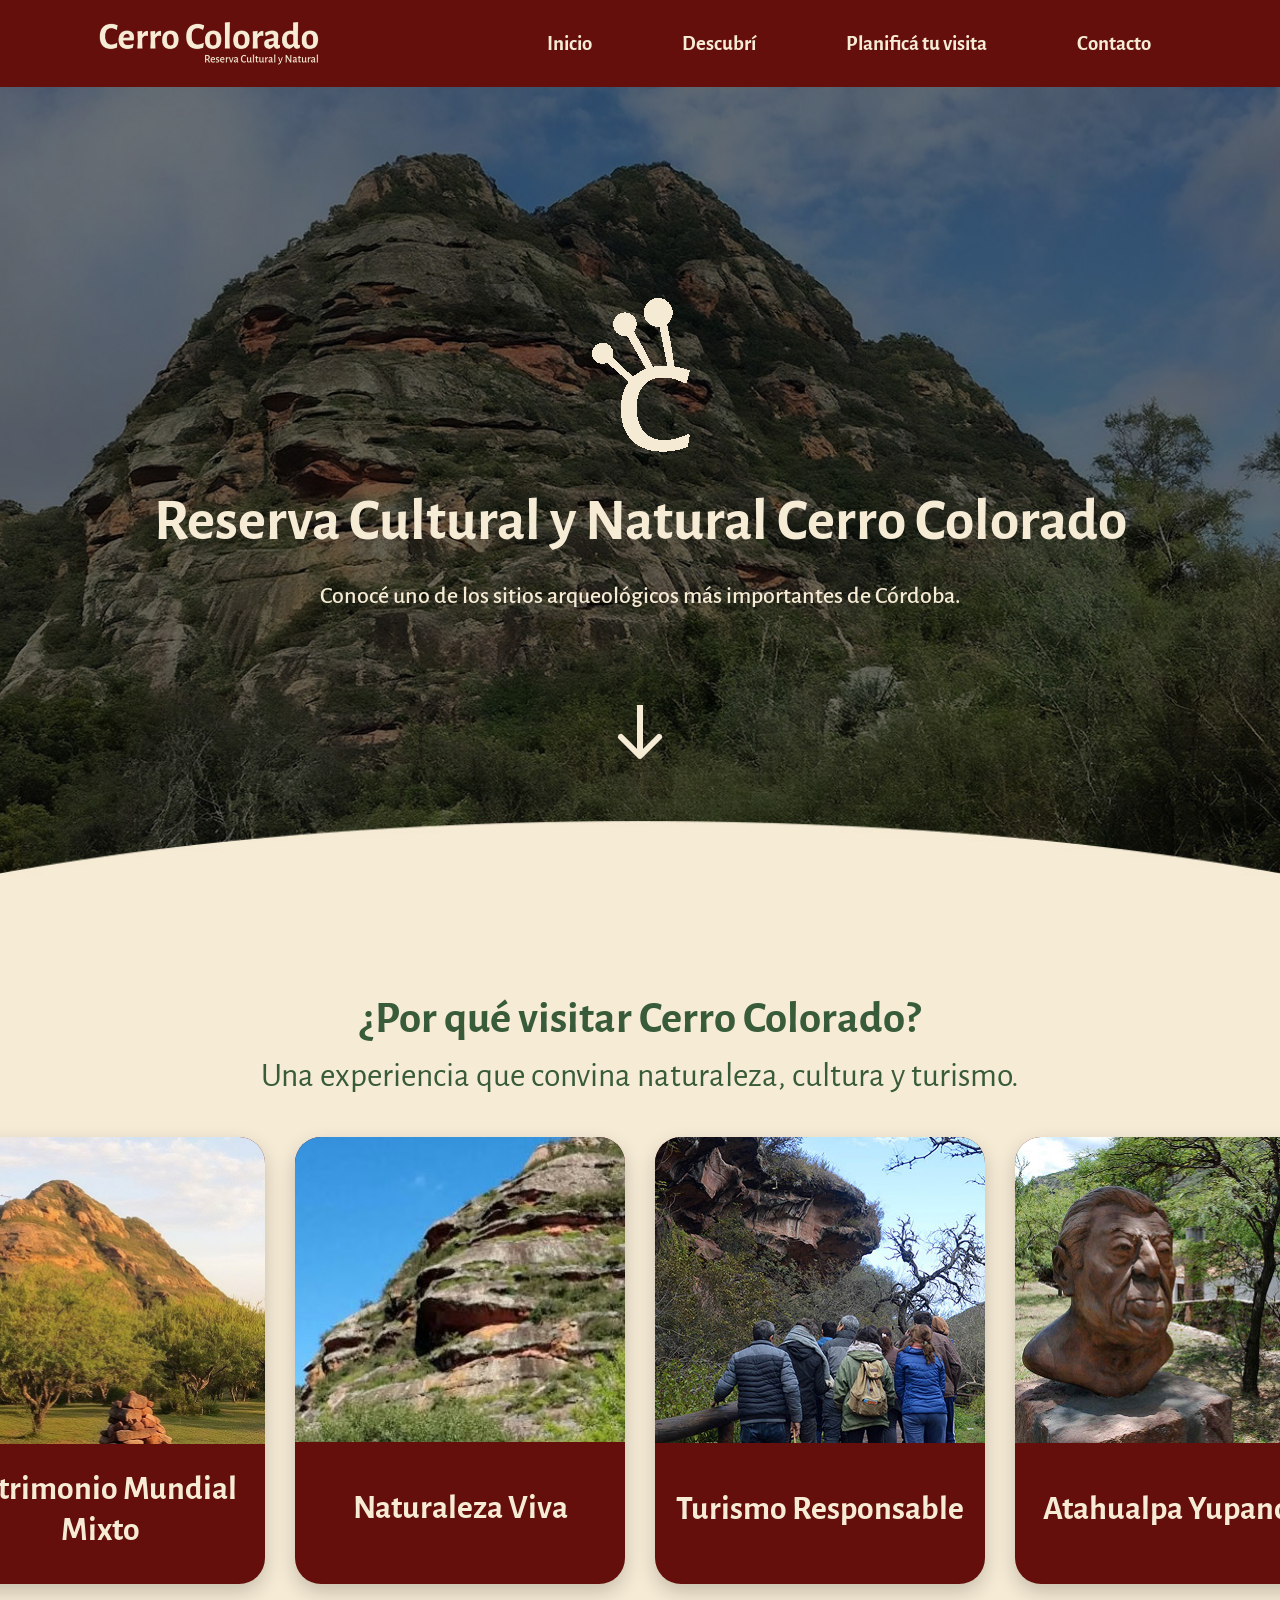
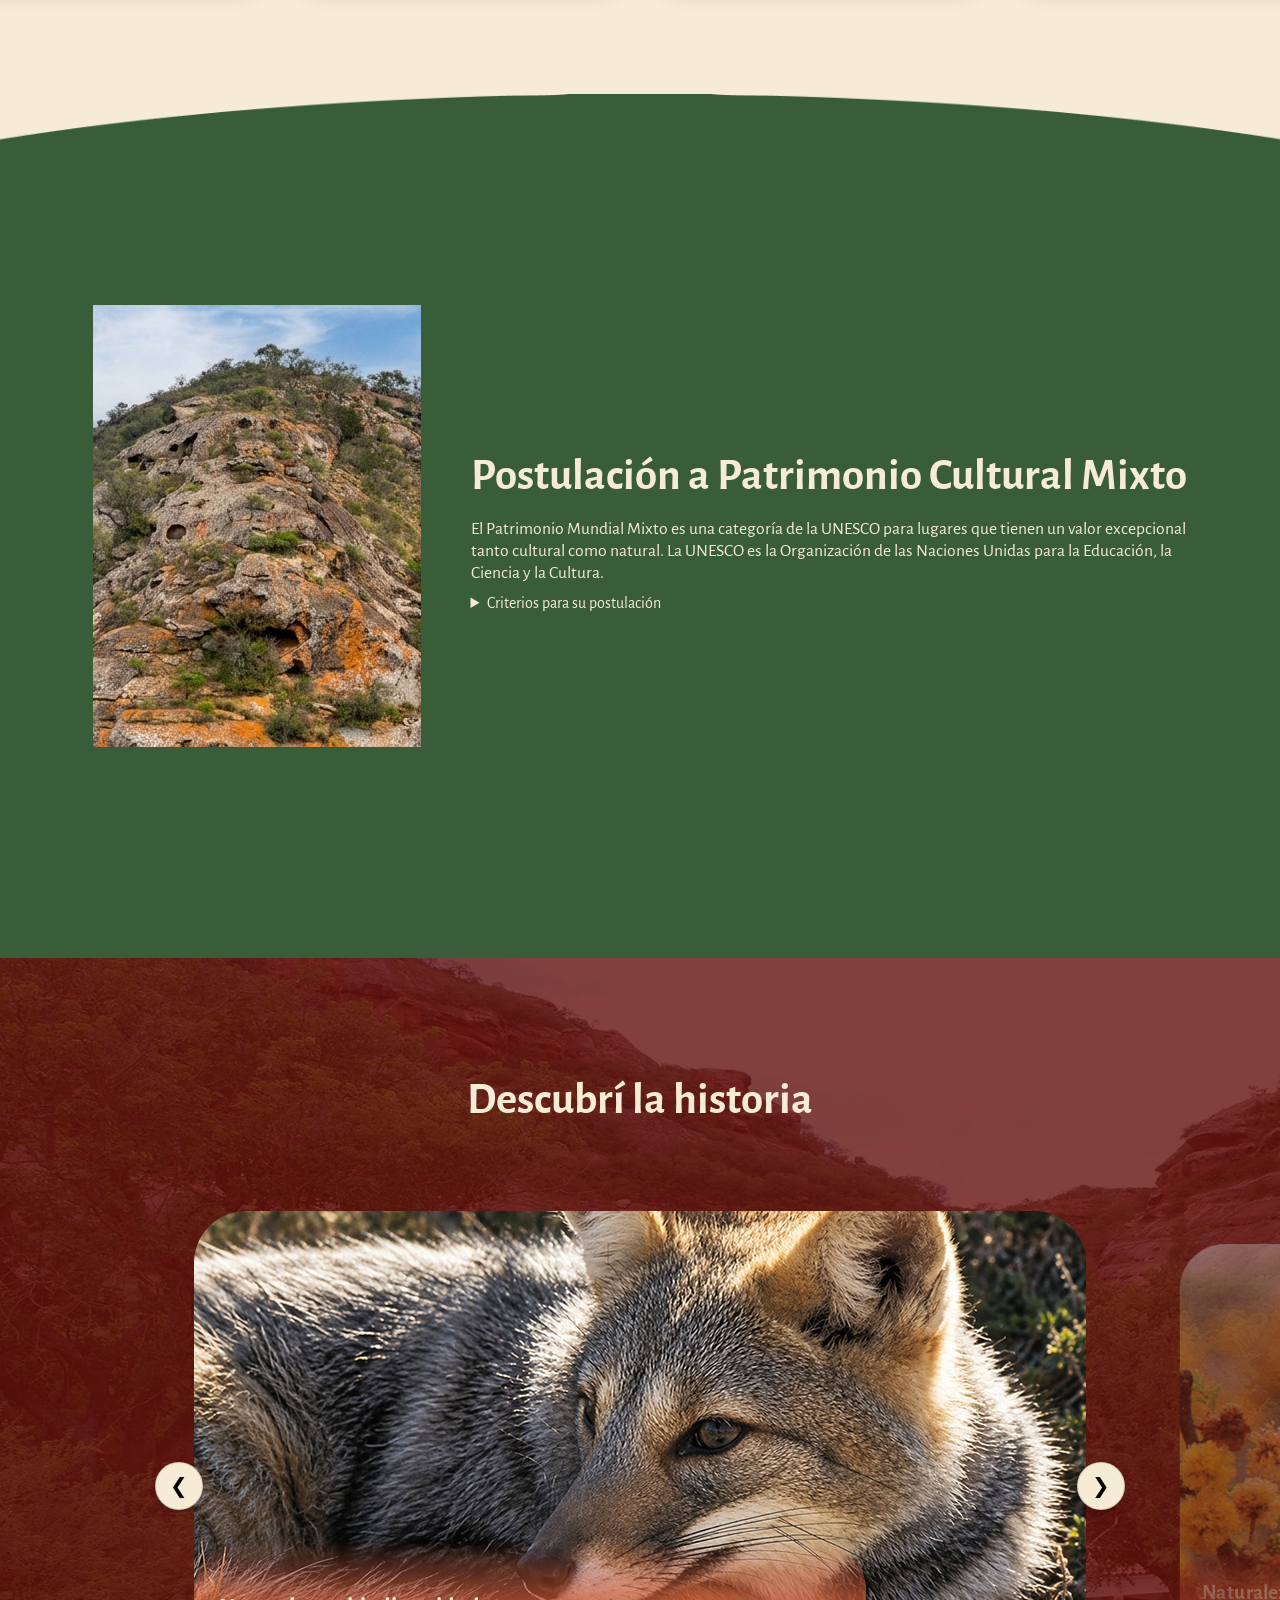
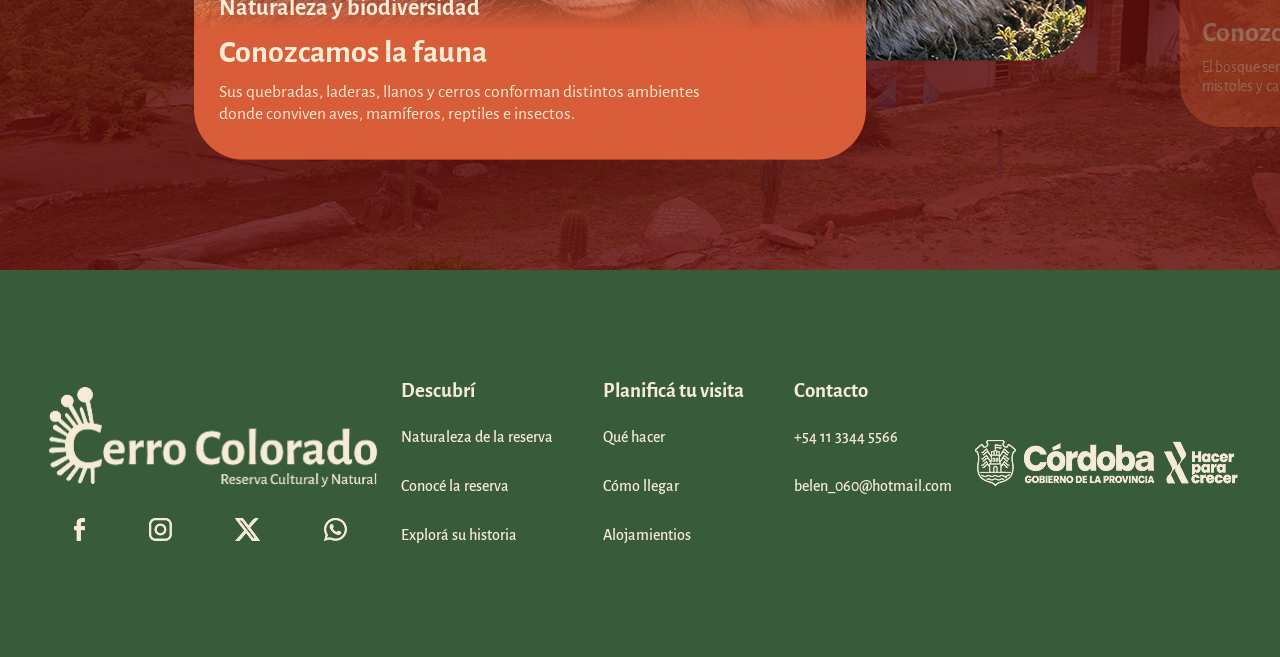
==== commit 2289b833: "Finalización de responsive" ====
--- a/index.html
+++ b/index.html
@@ -25,7 +25,7 @@
     </header>
     <main>
         <section id="inicio">
-            <img src="img/desktop/iso-animacion.gif">
+            <img src="img/desktop/iso-animacion.gif" class="gif-index">
             <h1>Reserva Cultural y Natural Cerro Colorado</h1>
             <h2>Conocé uno de los sitios arqueológicos más importantes de Córdoba.</h2>
             <a href="#porquevisitar">
@@ -122,64 +122,101 @@
                         excepcional tanto cultural como natural. La UNESCO es la Organización de las Naciones Unidas
                         para la
                         Educación, la Ciencia y la Cultura.</p>
-                    <h4>Criterios para su postulación</h4>
-                    <ul>
-                        <li>Se encuentran y se observan pictografías de los primeros pueblos que se asentaron en la
-                            zona, estos
-                            pueblos en la actualidad ya no existen, pero han dejado su huella y su cultura. (basado en
-                            el
-                            criterio 3)</li>
-                        <li>Se encuentra entre sierras formadas hace miles de años por bloques de arenisca roja y
-                            arroyos que
-                            rodean los cañadones (producidos por lluvia y arroyos). Fue producto de la evolución
-                            terrestre, la
-                            Cordillera de los Andes y su levantamiento provoco que la biodiversidad y clima del lugar
-                            sean
-                            transformados. (Basado en el criterio 8)</li>
-                        <li>Proceso de cambio de hábitat de diferentes especies de fauna y flora, que se han adaptados a
-                            estos
-                            cambios. (Basado en el criterio 9)</li>
-                        <li>Especies como el zorro gris,aves rapaces y flora únicas,(el Mato) necesitan de la
-                            concervación para
-                            que puedan seguir habitando y no desaparezcan (Criterio 10)</li>
-                    </ul>
+                    <details class="desplegable-patrimonio">
+                        <summary class="h4-patrimonio">Criterios para su postulación</summary>
+                        <ul>
+                            <li>Se encuentran y se observan pictografías de los primeros pueblos que se asentaron en la
+                                zona, estos
+                                pueblos en la actualidad ya no existen, pero han dejado su huella y su cultura. (basado
+                                en
+                                el
+                                criterio 3)</li>
+                            <li>Se encuentra entre sierras formadas hace miles de años por bloques de arenisca roja y
+                                arroyos que
+                                rodean los cañadones (producidos por lluvia y arroyos). Fue producto de la evolución
+                                terrestre, la
+                                Cordillera de los Andes y su levantamiento provoco que la biodiversidad y clima del
+                                lugar
+                                sean
+                                transformados. (Basado en el criterio 8)</li>
+                            <li>Proceso de cambio de hábitat de diferentes especies de fauna y flora, que se han
+                                adaptados a
+                                estos
+                                cambios. (Basado en el criterio 9)</li>
+                            <li>Especies como el zorro gris,aves rapaces y flora únicas,(el Mato) necesitan de la
+                                concervación para
+                                que puedan seguir habitando y no desaparezcan (Criterio 10)</li>
+                        </ul>
+                    </details>
                 </div>
             </div>
         </section>
         <section id="descubri-historia">
-            <div class="carrusel-track">
-                <div class="zorro">
-                    <img src="/img/desktop/fauna-desktop.png" alt="zorrogris">
-                    <div class="contenedor-naranja">
-                        <h6 class="categoria">Naturaleza y biodiversidad</h6>
-                        <h5 class="titulo">Conozcamos la fauna</h5>
-                        <p class="descripcion">Sus quebradas, laderas, llanos y cerros conforman distintos ambientes donde conviven aves,
-                            mamíferos, reptiles e insectos.</p>
-                    </div>
-                </div>
-                <div class="flora">
-                    <img src="/img/desktop/flora-desktop.png" alt="flora">
-                    <div class="contenedor-naranja">
-                        <h6 class="categoria">Naturaleza y biodiversidad</h6>
-                        <h5 class="titulo">Conozcamos la flora</h5>
-                        <p class="descripcion">El bosque serrano reúne especies como algarrobos, talas, chañares, mistoles y cardones.</p>
-                    </div>
-                </div>
-                <div class="arte">
-                    <img src="/img/desktop/arte-desktop.png" alt="arterupestre">
-                    <div class="contenedor-naranja">
-                        <h6 class="categoria">Patrimonio Arqueológico</h6>
-                        <h5 class="titulo">Conozcamos el arte rupestre</h5>
-                        <p class="descripcion">Las pictografías son huellas de los pueblos originarios que habitaron la región y forman
-                            parte de su patrimonio cultural.</p>
-                    </div>
-                </div>
+            <h3 class="h3-descubri-index">Descubrí la historia</h3>
+
+            <!-- Contenedor general para las flechas y el carrusel -->
+            <div class="carrusel-contenedor-general">
+                <!-- Botón Anterior -->
+                <button class="carrusel-btn prev" aria-label="Anterior">&#10094;</button>
+
+                <!-- Carrusel -->
+                <div class="carrusel">
+                    <div class="zorro">
+                        <!-- imagen para computadora -->
+                        <img src="img/desktop/fauna-desktop.png" alt="fauna" class="img-desktop" width="892px"
+                            height="549px">
+                        <!-- imagen para mobile -->
+                        <img src="img/mobile/fauna-mobile.png" alt="fauna-mobile" class="img-mobile" width="264px"
+                            height="382px">
+                        <div class="contenedor-naranja">
+                            <h6>Naturaleza y biodiversidad</h6>
+                            <h5>Conozcamos la fauna</h5>
+                            <p>Sus quebradas, laderas, llanos y cerros conforman distintos ambientes donde conviven
+                                aves, mamíferos, reptiles e insectos.</p>
+                        </div>
+                    </div>
+
+                    <div class="flora">
+                        <!-- imagen para computadora -->
+                        <img src="img/desktop/flora-desktop.png" alt="flora" class="img-desktop" width="892px"
+                            height="549px">
+                        <!-- imagen para mobile -->
+                        <img src="img/mobile/flora-mobile.png" alt="fauna-mobile" class="img-mobile" width="264px"
+                            height="382px">
+                        <div class="contenedor-naranja">
+                            <h6>Naturaleza y biodiversidad</h6>
+                            <h5>Conozcamos la flora</h5>
+                            <p>El bosque serrano reúne especies como algarrobos, talas, chaañares, mistoles y cardones.
+                            </p>
+                        </div>
+                    </div>
+
+                    <div class="arte">
+                        <!-- imagen para computadora -->
+                        <img src="img/desktop/arte-desktop.png" alt="arterupestre" class="img-desktop" width="892px"
+                            height="549px">
+                        <!-- imagen para mobile -->
+                        <img src="img/mobile/arte-mobile.png" alt="fauna-mobile" class="img-mobile" width="264px"
+                            height="382px">
+                        <div class="contenedor-naranja">
+                            <h6>Patrimonio Arqueológico</h6>
+                            <h5>Conozcamos el arte rupestre</h5>
+                            <p>Las pictografías son huellas de los pueblos originarios que habitaron la región y forman
+                                parte de su patrimonio cultural.</p>
+                        </div>
+                    </div>
+                </div>
+
+                <!-- Botón Siguiente -->
+                <button class="carrusel-btn next" aria-label="Siguiente">&#10095;</button>
             </div>
         </section>
     </main>
     <footer>
         <div class="logo-redes">
-            <img src="img/desktop/logo-footer.png" alt="Logo de Cerro Colorado" width="336px" height="102px" />
+            <div class="logo">
+                <img src="img/desktop/logo-footer.png" alt="Logo de Cerro Colorado" width="336px" height="102px" />
+            </div>
             <div class="redes">
                 <img src="img/desktop/facebook.png" alt="Facebook" />
                 <img src="img/desktop/ig.png" alt="Instagram" />
@@ -210,6 +247,72 @@
             <img src="img/desktop/cordoba-logo.png" alt="Cordoba" />
         </div>
     </footer>
+    <script>
+        document.addEventListener("DOMContentLoaded", () => {
+            const carrusel = document.querySelector('.carrusel');
+            const tarjetas = document.querySelectorAll('.carrusel > div');
+            const btnPrev = document.querySelector('.carrusel-btn.prev');
+            const btnNext = document.querySelector('.carrusel-btn.next');
+
+            let currentIndex = 0;
+            const totalTarjetas = tarjetas.length;
+
+            function actualizarCarrusel(index) {
+                // Scroll circular infinito
+                if (index >= totalTarjetas) {
+                    currentIndex = 0;
+                } else if (index < 0) {
+                    currentIndex = totalTarjetas - 1;
+                } else {
+                    currentIndex = index;
+                }
+
+                // Calculamos el ancho real de la tarjeta + su gap actual de forma automática
+                const anchoTarjeta = tarjetas[0].offsetWidth;
+                const gap = parseInt(window.getComputedStyle(carrusel).gap) || 0;
+                const desplazamientoTotal = anchoTarjeta + gap;
+
+                // Desplazamiento exacto hacia la tarjeta seleccionada
+                carrusel.scrollTo({
+                    left: currentIndex * desplazamientoTotal,
+                    behavior: 'smooth'
+                });
+            }
+
+            if (btnNext && btnPrev) {
+                btnNext.addEventListener('click', () => {
+                    actualizarCarrusel(currentIndex + 1);
+                });
+
+                btnPrev.addEventListener('click', () => {
+                    actualizarCarrusel(currentIndex - 1);
+                });
+            }
+
+            // Observer para sincronizar si el usuario desliza con el dedo manualmente en mobile
+            const observerOptions = {
+                root: carrusel,
+                threshold: 0.6
+            };
+
+            const observer = new IntersectionObserver((entries) => {
+                entries.forEach(entry => {
+                    if (entry.isIntersecting) {
+                        tarjetas.forEach((t, i) => {
+                            if (t === entry.target) {
+                                currentIndex = i;
+                                t.classList.add('active');
+                            } else {
+                                t.classList.remove('active');
+                            }
+                        });
+                    }
+                });
+            }, observerOptions);
+
+            tarjetas.forEach(tarjeta => observer.observe(tarjeta));
+        });
+    </script>
 </body>
 
 </html>
--- a/estilos.css
+++ b/estilos.css
@@ -6,6 +6,11 @@
     --color-naranja: #D85D38;
     --color-bordo: #640F0C;
 }
+
+html {
+    scroll-behavior: smooth;
+}
+
 
 body {
     margin: 0;
@@ -195,9 +200,11 @@
     justify-content: center;
 }
 
+
 /*---FIN DE FOOTER---*/
 
 /*---INDEX---*/
+
 
 #inicio {
     width: 100%;
@@ -216,6 +223,23 @@
 
 .flecha {
     margin-top: 60px;
+    animation: pulso 1.8s infinite;
+}
+
+/* animacion pulso */
+
+@keyframes pulso {
+    0% {
+        filter: drop-shadow(0 0 0 rgba(216, 93, 56, 1));
+    }
+
+    70% {
+        filter: drop-shadow(0 0 30px rgba(170, 42, 129, 0));
+    }
+
+    100% {
+        filter: drop-shadow(0 0 0 rgba(170, 42, 129, 0));
+    }
 }
 
 /*por que visitar*/
@@ -224,7 +248,13 @@
     margin-bottom: 80px;
 }
 
-
+#porquevisitar h3,
+h4 {
+    display: flex;
+    justify-content: center;
+    margin: 5px 0px 10px;
+    color: var(--color-verde)
+}
 
 .tarjetas {
     display: flex;
@@ -358,12 +388,15 @@
 /*patrimonio*/
 
 #patrimonio {
-    max-width: 1920px;
-    min-height: 911px;
-    background-image: url("img/desktop/fondo-patrimonio.png");
-    display: flex;
-    justify-content: center;
-    align-items: center;
+    width: 100%;
+    min-height: 96vh;
+    background-image: url(img/desktop/fondo-patrimonio.png);
+    display: flex;
+    justify-content: center;
+    align-items: center;
+    background-size: cover;
+    background-position: center;
+    background-repeat: no-repeat;
 }
 
 .contenedor-patrimonio {
@@ -372,7 +405,11 @@
     justify-content: center;
     align-items: center;
     gap: 50px;
-    min-width: 1135px;
+    width: 100%;
+    max-width: 1135px;
+    margin: 0 auto;
+    padding: 0 20px;
+    box-sizing: border-box;
     min-height: 673px;
 }
 
@@ -381,14 +418,16 @@
     flex-direction: column;
     align-items: flex-start;
     max-width: 732px;
-    max-height: 563px;
 }
 
 .texto-patrimonio h3,
-p,
-h4 {
-    color: var(--color-cremita);
-    margin: 20px 0px 5px 0px;
+p {
+    color: var(--color-cremita);
+    margin: 10px 0px 5px 0px;
+}
+
+.h4-patrimonio {
+    color: var(--color-cremita)
 }
 
 .texto-patrimonio ul,
@@ -406,202 +445,6 @@
     border-radius: 20px;
 }
 
-
-.flecha {
-    margin-top: 60px;
-}
-
-/*por que visitar*/
-
-#porquevisitar {
-    margin-bottom: 80px;
-}
-
-
-
-.tarjetas {
-    display: flex;
-    flex-direction: row;
-    justify-content: center;
-    align-items: center;
-    gap: 30px;
-    padding: 30px 20px;
-    max-width: 1372px;
-    margin: 0 auto;
-}
-
-/*contenedor de tarjetas*/
-
-.tarjeta1,
-.tarjeta2,
-.tarjeta3,
-.tarjeta4 {
-    width: 330px;
-    height: 447px;
-    flex-shrink: 0;
-    perspective: 1000px;
-}
-
-/*todo lo que gira*/
-
-.tarjeta-contenido {
-    position: relative;
-    width: 100%;
-    height: 100%;
-    transition: transform 0.7s ease;
-    transform-style: preserve-3d;
-}
-
-/*para que giren*/
-
-.tarjeta1:hover .tarjeta-contenido,
-.tarjeta2:hover .tarjeta-contenido,
-.tarjeta3:hover .tarjeta-contenido,
-.tarjeta4:hover .tarjeta-contenido {
-    transform: rotateY(180deg);
-}
-
-/*frente y dorso*/
-
-.frente,
-.dorso {
-    position: absolute;
-    inset: 0;
-    width: 100%;
-    height: 100%;
-    overflow: hidden;
-    box-sizing: border-box;
-    background: var(--color-bordo);
-    border-radius: 26px;
-    -webkit-backface-visibility: hidden;
-    backface-visibility: hidden;
-    box-shadow: 0 8px 20px rgba(0, 0, 0, 0.20);
-}
-
-/*frente tarjetas*/
-
-.frente figure {
-    width: 100%;
-    height: 100%;
-    margin: 0;
-    display: flex;
-    flex-direction: column;
-}
-
-.frente img {
-    width: 100%;
-    min-height: 0;
-    object-fit: cover;
-}
-
-.frente figcaption {
-    height: 132px;
-    flex-shrink: 0;
-    display: flex;
-    align-items: center;
-    justify-content: center;
-    padding: 10px;
-    box-sizing: border-box;
-    font-family: "Alegreya Sans", sans-serif;
-    font-size: 2.1rem;
-    font-weight: 600;
-    text-align: center;
-    color: var(--color-cremita);
-}
-
-
-/*dorso tajetas*/
-
-.dorso {
-    transform: rotateY(180deg);
-}
-
-.dorso figure {
-    width: 100%;
-    height: 100%;
-    margin: 0;
-    display: flex;
-    flex-direction: column;
-}
-
-.dorso img {
-    width: 100%;
-    min-height: 0;
-    object-fit: cover;
-}
-
-.dorso figcaption {
-    position: static;
-    width: 100%;
-    height: 300px;
-    flex-shrink: 0;
-    display: flex;
-    align-items: center;
-    justify-content: center;
-    padding: 12px 35px;
-    box-sizing: border-box;
-    background: var(--color-bordo);
-    font-family: "Alegreya Sans", sans-serif;
-    font-size: 1.2rem;
-    line-height: 1.35;
-    text-align: left;
-    color: var(--color-cremita);
-}
-
-/*patrimonio*/
-
-#patrimonio {
-    max-width: 1920px;
-    min-height: 911px;
-    background-image: url("img/desktop/fondo-patrimonio.png");
-    display: flex;
-    justify-content: center;
-    align-items: center;
-}
-
-.contenedor-patrimonio {
-    display: flex;
-    flex-direction: row;
-    justify-content: center;
-    align-items: center;
-    gap: 50px;
-    min-width: 1135px;
-    min-height: 673px;
-}
-
-.texto-patrimonio {
-    display: flex;
-    flex-direction: column;
-    align-items: flex-start;
-    max-width: 732px;
-    max-height: 563px;
-}
-
-.texto-patrimonio h3,
-p,
-h4 {
-    color: var(--color-cremita);
-    margin: 20px 0px 5px 0px;
-}
-
-.texto-patrimonio ul,
-li {
-    color: var(--color-cremita);
-    font-size: 1.1rem;
-    font-family: "Alegreya Sans", sans-serif;
-    font-weight: 400;
-    line-height: 1.8rem;
-    margin: 0px;
-    padding: 0px;
-}
-
-.texto-patrimonio img {
-    border-radius: 20px;
-}
-
-
-
-
 /*descubri la historia*/
 
 /* Sección principal */
@@ -612,12 +455,135 @@
     overflow: hidden;
     display: flex;
     align-items: center;
+    justify-content: center;
+    flex-direction: column;
     background-repeat: no-repeat;
 }
 
 #descubri-historia h6,
 h5 {
     color: var(--color-cremita)
+}
+
+.h3-descubri-index {
+    color: var(--color-cremita);
+}
+
+/*carrusel*/
+
+.carrusel-contenedor-general {
+    position: relative;
+    width: 100%;
+    max-width: 1920px;
+    margin: 0 auto;
+    display: flex;
+    align-items: center;
+    justify-content: center;
+    overflow: hidden;
+    padding: 40px 0;
+}
+
+.carrusel {
+    display: flex;
+    gap: 40px;
+    overflow-x: auto;
+    scroll-snap-type: x mandatory;
+    scroll-behavior: smooth;
+    scrollbar-width: none;
+    width: 100%;
+    padding: 20px calc(50% - 446px);
+    align-items: center;
+}
+
+.carrusel::-webkit-scrollbar {
+    display: none;
+}
+
+/*tarjetas*/
+.carrusel>div {
+    position: relative;
+    flex: 0 0 892px;
+    width: 892px;
+    scroll-snap-align: center;
+    border-radius: 12px;
+    overflow: hidden;
+    background: transparent;
+    opacity: 0.35;
+    transform: scale(0.88);
+    transition: opacity 0.4s ease, transform 0.4s ease, box-shadow 0.4s ease;
+}
+
+.carrusel>div.active {
+    opacity: 1;
+    transform: scale(1);
+    z-index: 3;
+}
+
+.carrusel .img-desktop {
+    width: 100%;
+    height: auto;
+    aspect-ratio: 892 / 549;
+    object-fit: cover;
+    display: block;
+}
+
+.carrusel .contenedor-naranja {
+    position: absolute;
+    bottom: 20px;
+    max-width: 509px;
+    z-index: 2;
+    padding: 5px 25px;
+}
+
+.contenedor-naranja h6,
+h5,
+p {
+    margin: 10px 0px;
+}
+
+/*flechas*/
+.carrusel-btn {
+    position: absolute;
+    top: 50%;
+    transform: translateY(-50%);
+    background-color: var(--color-cremita, --color-verde);
+    border: 1px solid rgba(0, 0, 0, 0.15);
+    border-radius: 50%;
+    width: 48px;
+    height: 48px;
+    font-size: 1.3rem;
+    cursor: pointer;
+    display: flex;
+    align-items: center;
+    justify-content: center;
+    z-index: 10;
+    box-shadow: 0 4px 12px rgba(0, 0, 0, 0.2);
+    transition: background-color 0.2s, transform 0.2s;
+}
+
+.carrusel-btn:hover {
+    background-color: var(--color-naranja);
+    transform: translateY(-50%) scale(1.08);
+}
+
+.carrusel-btn.prev {
+    left: calc(50% - 485px);
+}
+
+.carrusel-btn.next {
+    right: calc(50% - 485px);
+}
+
+.img-desktop {
+    display: block !important;
+    width: 100%;
+    height: auto;
+    object-fit: cover;
+}
+
+.img-mobile {
+    display: none !important;
+    /* Oculta la de celular por defecto en pantallas grandes */
 }
 
 
@@ -802,8 +768,8 @@
 
 .video-container {
     position: relative;
-    width: 900px;     
-    max-width: 100%;   
+    width: 900px;
+    max-width: 100%;
 }
 
 .video-descubri {
@@ -1333,9 +1299,11 @@
     align-items: flex-start;
     gap: 27px;
 }
+
 .opcion-unica h2 {
     margin: 0;
 }
+
 .opcion-unica label {
     font-family: "Alegreya Sans", sans-serif;
     font-weight: 400;
@@ -1390,4 +1358,505 @@
     font-weight: 400;
     font-style: normal;
     font-size: 1.4rem;
-
+}
+
+/*---CONTACTO FIN---*/
+
+
+/*---INDEX MEDIA INICIO---*/
+
+@media (max-width: 1024px) {
+
+    .tarjetas {
+        display: flex;
+        flex-wrap: wrap;
+    }
+
+}
+
+/*media de 768px------------*/
+
+@media (max-width: 800px) {
+
+    h1 {
+        text-align: center;
+        margin: 0px 10px;
+    }
+
+    h4 {
+        text-align: center;
+        padding: 0px 70px;
+    }
+
+    .h4-patrimonio {
+        padding: 0px;
+        text-align: left;
+        font-size: 1.5rem;
+    }
+
+    p {
+        font-size: 1rem;
+    }
+
+    .texto-patrimonio ul,
+    .texto-patrimonio li {
+        font-size: 1rem;
+        line-height: 1.5rem;
+    }
+
+    .texto-patrimonio {
+        height: 800px;
+        display: flex;
+        flex-direction: column;
+        align-items: flex-start;
+        max-width: 732px;
+        justify-content: center;
+    }
+
+    /*carruseeeeeeeeeeel*/
+
+    #descubri-historia {
+        min-height: 600px;
+    }
+
+    /*tamaños del contenedor naranja*/
+
+    .contenedor-naranja,
+    h5 {
+        font-size: 0.95rem;
+        font-style: normal;
+        font-weight: 700;
+    }
+
+    .contenedor-naranja,
+    p {
+        font-size: 0.95rem;
+        font-style: normal;
+        font-weight: 400;
+    }
+
+    .contenedor-naranja,
+    h6 {
+        font-size: 0.95rem;
+        font-style: normal;
+        font-weight: 400;
+    }
+
+    .contenedor-naranja h6,
+    .contenedor-naranja h5,
+    .contenedor-naranja p {
+        margin: 5px 0px;
+    }
+
+    /*tamaños del contenedor naranja*/
+
+    .img-desktop {
+        display: none !important;
+    }
+
+    .carrusel-contenedor-general {
+        position: relative !important;
+        display: flex;
+        align-items: center;
+        justify-content: center;
+        width: 100%;
+        box-sizing: border-box;
+    }
+
+    .carrusel {
+        display: flex;
+        gap: 20px;
+        overflow-x: auto;
+        scroll-snap-type: x mandatory;
+        scroll-behavior: smooth;
+        width: 100%;
+        box-sizing: border-box;
+        scrollbar-width: none;
+    }
+
+    .carrusel::-webkit-scrollbar {
+        display: none;
+    }
+
+    .carrusel>div {
+        flex: 0 0 360px !important;
+        width: 360px !important;
+        scroll-snap-align: center !important;
+        box-sizing: border-box;
+        position: relative;
+        overflow: hidden;
+        border-radius: 12px;
+    }
+
+    .img-desktop {
+        display: none !important;
+    }
+
+    .img-mobile {
+        display: block !important;
+        width: 100% !important;
+        height: auto !important;
+        object-fit: cover !important;
+        object-position: top center;
+    }
+
+    .carrusel-btn {
+        display: flex !important;
+        align-items: center;
+        justify-content: center;
+        position: absolute;
+        top: 50%;
+        transform: translateY(-50%);
+        width: 40px;
+        height: 40px;
+        font-size: 1.3rem;
+        z-index: 20;
+        background-color: var(--color-verde);
+        color: var(--color-cremita);
+        border: none;
+        border-radius: 50%;
+        cursor: pointer;
+    }
+
+    .carrusel-btn.prev {
+        left: 10px;
+    }
+
+    .carrusel-btn.next {
+        right: 10px;
+    }
+
+}
+
+@media (max-width: 500px) {
+    footer {
+        display: flex;
+        flex-direction: column;
+        gap: 26px;
+        min-height: 650px;
+    }
+
+    .apartados a {
+        font-size: 1rem;
+        font-weight: 700;
+    }
+
+    .apartados ul {
+        font-size: 0.8rem;
+        font-weight: 400;
+    }
+
+    .logo-redes {
+        display: flex;
+        flex-direction: column;
+        align-items: center;
+        gap: 20px
+    }
+
+    .apartados {
+        display: flex;
+        flex-direction: column;
+        max-height: 400px;
+        gap: 30px;
+    }
+
+    .descubri,
+    .planifica,
+    .contacto {
+        display: flex;
+        width: 201px;
+        height: 120px;
+        flex-direction: column;
+        align-items: flex-start;
+        gap: 5px;
+        padding-bottom: 13px;
+        border-bottom: 3px solid var(--color-cremita);
+    }
+
+    .cordoba img {
+        max-width: 199px;
+        max-height: 35px;
+    }
+
+    h3 {
+        font-size: 1.5rem;
+    }
+
+    /*index 500px------------------*/
+    #inicio, #porquevisitar, #patrimonio, #descubri-historia {
+        h1 {
+            font-size: 2rem;
+            font-style: normal;
+            font-weight: 700;
+        }
+
+        h2 {
+            font-size: 0.9375rem;
+            font-style: normal;
+            font-weight: 500;
+            text-align: center;
+            padding: 0px 40px;
+        }
+
+        h3 {
+            font-size: 1.5rem;
+            font-style: normal;
+            font-weight: 700;
+            padding: 0px 65px;
+            text-align: center;
+        }
+
+        h4 {
+            font-size: 1.06rem;
+            padding: 0px 50px;
+        }
+    }
+
+    #inicio {
+        background-image: linear-gradient(rgba(0, 0, 0, 0.7), rgba(0, 0, 0, 0.7)), url(img/mobile/iniciomobile.jpg);
+        background-size: cover;
+        min-height: 666px;
+        width: 100%;
+        background-position: center;
+    }
+
+    .gif-index {
+        height: 137px;
+        width: 74px;
+        margin-bottom: 25px;
+    }
+
+    .flecha {
+        height: 100px;
+    }
+
+    /*por que visitar parte de las tarjetas*/
+
+    #porquevisitar {
+        margin-top: 70px;
+    }
+
+    .tarjetas {
+        display: flex;
+        flex-wrap: wrap;
+        gap: 5px;
+        padding: 0px;
+    }
+
+    .tarjeta1,
+    .tarjeta2,
+    .tarjeta3,
+    .tarjeta4 {
+        width: 186px;
+        height: 251px;
+        flex-shrink: 0;
+        perspective: 1000px;
+    }
+
+    .frente figcaption {
+        height: 34px;
+        flex-shrink: 0;
+        display: flex;
+        align-items: center;
+        justify-content: center;
+        padding: 38px 5px 10px;
+        box-sizing: border-box;
+        font-family: "Alegreya Sans", sans-serif;
+        font-size: 0.96rem;
+        font-weight: 600;
+        text-align: center;
+        color: var(--color-cremita);
+    }
+
+    .dorso figcaption {
+        position: static;
+        width: 100%;
+        height: 136px;
+        flex-shrink: 0;
+        display: flex;
+        align-items: center;
+        justify-content: center;
+        padding: 38px 5px 10px;
+        box-sizing: border-box;
+        background: var(--color-bordo);
+        font-family: "Alegreya Sans", sans-serif;
+        font-size: 0.87rem;
+        line-height: 1.06;
+        text-align: left;
+        color: var(--color-cremita);
+    }
+
+    /*desplegable parate del patrimonio*/
+
+    #patrimonio {
+        background-color: var(--color-verde);
+        height: auto !important;
+        min-height: auto !important;
+        padding: 50px 0px
+    }
+
+    .contenedor-patrimonio img {
+        display: none;
+    }
+
+    .desplegable-patrimonio summary {
+        cursor: pointer;
+        user-select: none;
+        font-family: 'Alegreya Sans';
+        margin: 30px 0px 20px;
+    }
+
+    .desplegable-patrimonio ul {
+        display: block;
+    }
+
+    .texto-patrimonio {
+        height: auto !important;
+        min-height: auto !important;
+        padding-bottom: 30px;
+    }
+
+    .contenedor-patrimonio {
+        height: auto !important;
+        min-height: auto !important;
+    }
+
+    /*carruseeeeeeeeeeel*/
+
+    #descubri-historia {
+        min-height: 600px;
+    }
+
+    /*tamaños del contenedor naranja*/
+
+    .contenedor-naranja,
+    h5 {
+        font-size: 0.95rem;
+        font-style: normal;
+        font-weight: 700;
+    }
+
+    .contenedor-naranja,
+    p {
+        font-size: 0.95rem;
+        font-style: normal;
+        font-weight: 400;
+    }
+
+    .contenedor-naranja,
+    h6 {
+        font-size: 0.95rem;
+        font-style: normal;
+        font-weight: 400;
+    }
+
+    .contenedor-naranja h6,
+    .contenedor-naranja h5,
+    .contenedor-naranja p {
+        margin: 5px 0px;
+    }
+
+    /*tamaños del contenedor naranja*/
+
+    .img-desktop {
+        display: none !important;
+    }
+
+    .carrusel-contenedor-general {
+        display: flex;
+        align-items: center;
+        justify-content: center;
+        width: 100%;
+        position: relative;
+        padding: 0 5px;
+        box-sizing: border-box;
+    }
+
+    .carrusel {
+        display: flex;
+        gap: 15px;
+        overflow-x: auto;
+        scroll-snap-type: x mandatory;
+        scroll-behavior: smooth;
+        width: 100%;
+        box-sizing: border-box;
+        scrollbar-width: none;
+    }
+
+    .carrusel {
+        padding: 0 calc(50% - 135px);
+    }
+
+    .carrusel::-webkit-scrollbar {
+        display: none;
+    }
+
+    .carrusel>div {
+        flex: 0 0 270px !important;
+        width: 270px !important;
+        scroll-snap-align: center !important;
+        box-sizing: border-box;
+    }
+
+    .img-mobile {
+        display: block !important;
+        width: 100% !important;
+        height: auto !important;
+        aspect-ratio: 264 / 382;
+        object-fit: cover !important;
+        object-position: top center;
+    }
+
+    .carrusel>div {
+        position: relative;
+        overflow: hidden;
+    }
+
+    .carrusel .contenedor-naranja {
+        position: absolute !important;
+        bottom: 5px !important;
+        max-width: none !important;
+    }
+
+    .carrusel-btn {
+        display: flex !important;
+        align-items: center;
+        justify-content: center;
+        position: absolute;
+        top: 50%;
+        transform: translateY(-50%);
+        width: 35px;
+        height: 35px;
+        font-size: 1.2rem;
+        padding: 0;
+    }
+
+    .carrusel-btn.prev {
+        left: 5px;
+    }
+
+    .carrusel-btn.next {
+        right: 5px;
+    }
+
+} 
+
+/* esto es para que en mas de 501px se comporte de la misma manera*/
+@media (min-width: 501px) {
+
+    .desplegable-patrimonio summary {
+        cursor: pointer;
+        user-select: none;
+        font-family: 'Alegreya Sans';
+        padding: 30px 0px 20p
+    }
+
+    .desplegable-patrimonio ul {
+        display: block;
+    }
+
+    .carrusel {
+        padding: 0 calc(50% - 180px) !important;
+    }
+}
+/*---INDEX MEDIA FINAL---*/
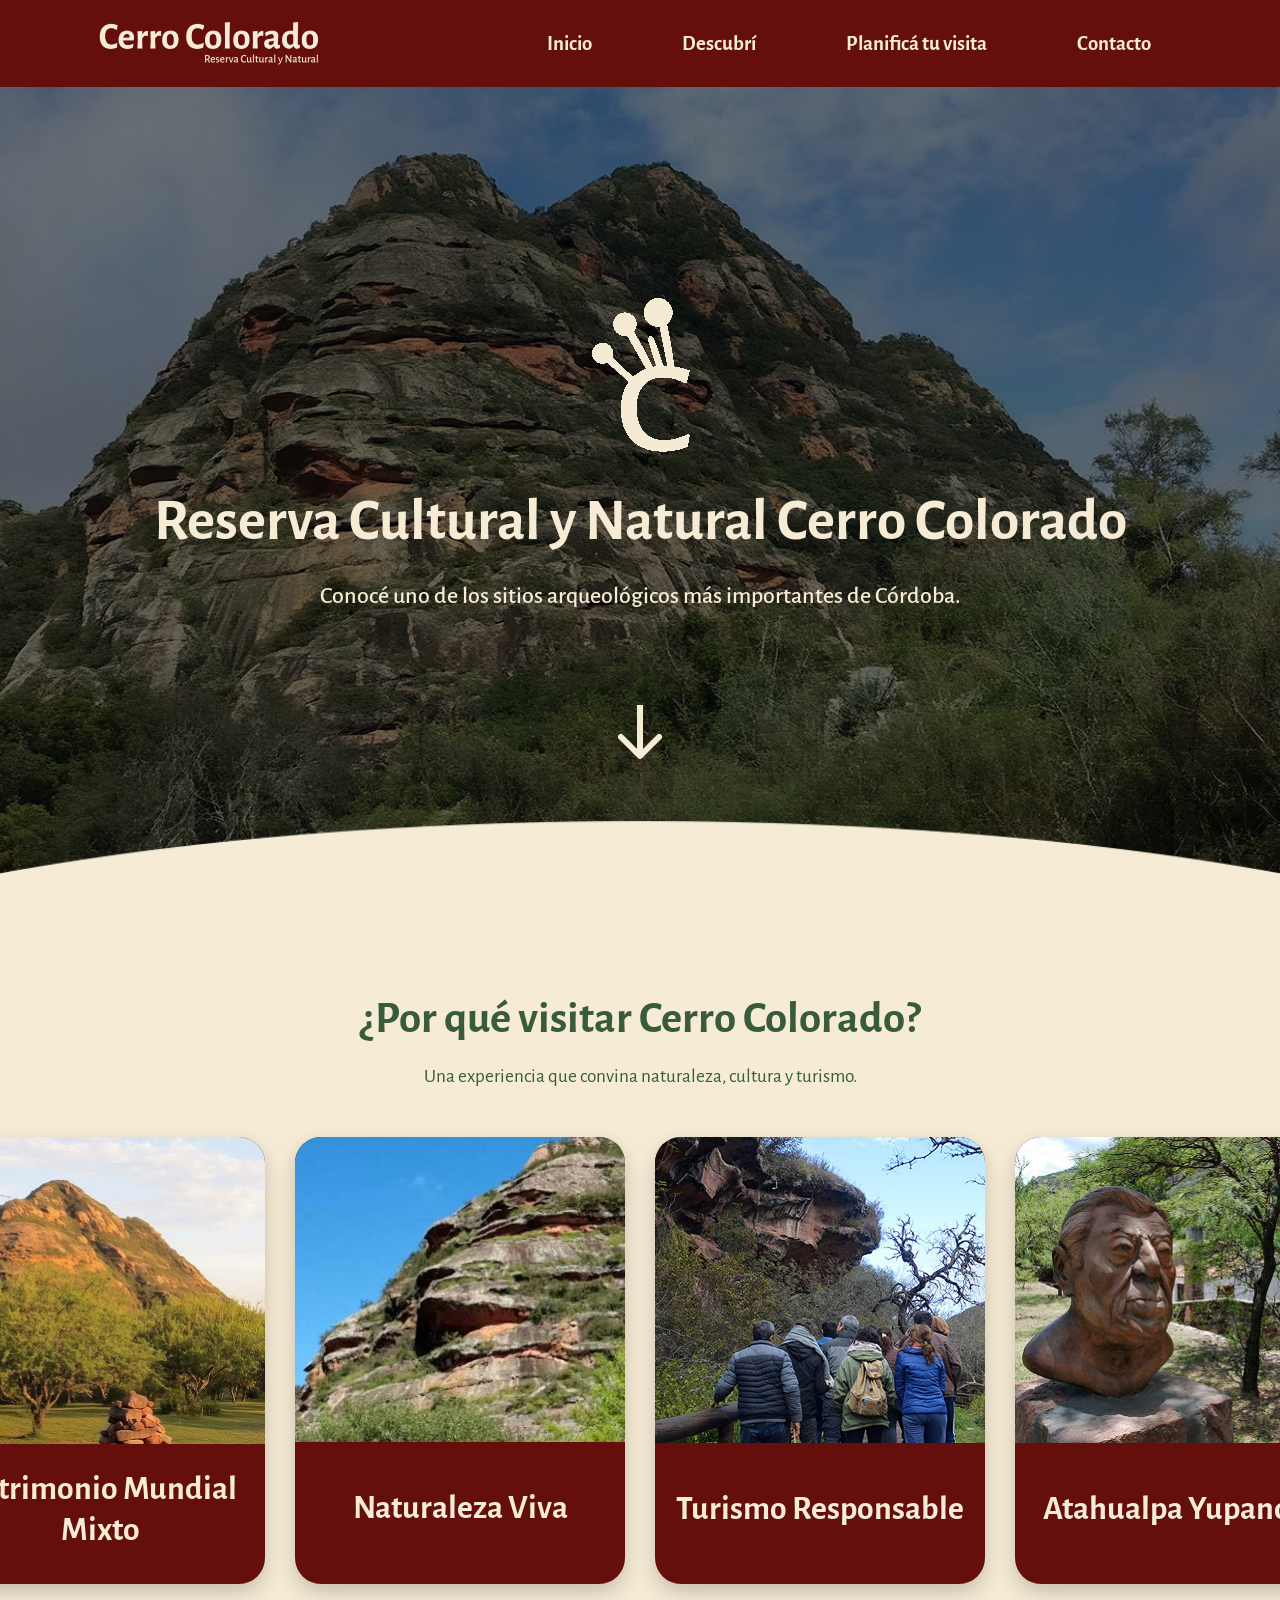
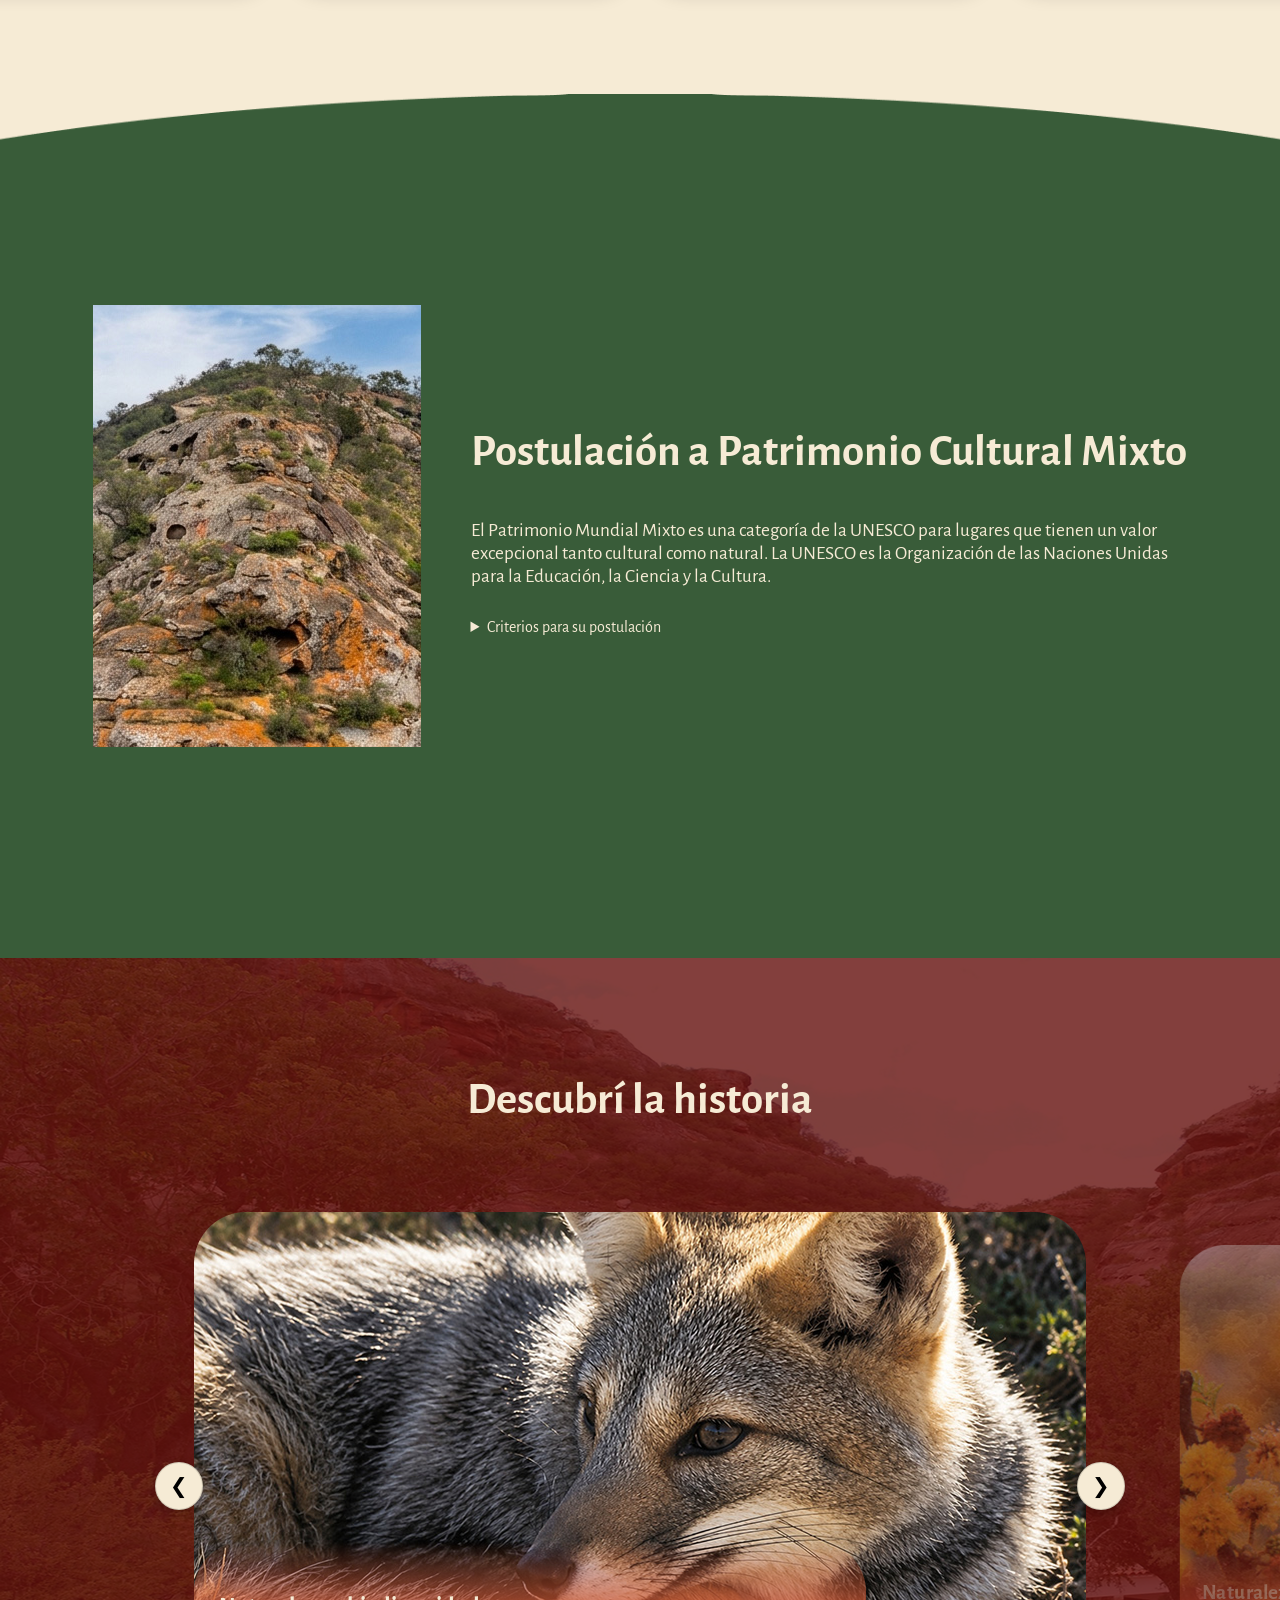
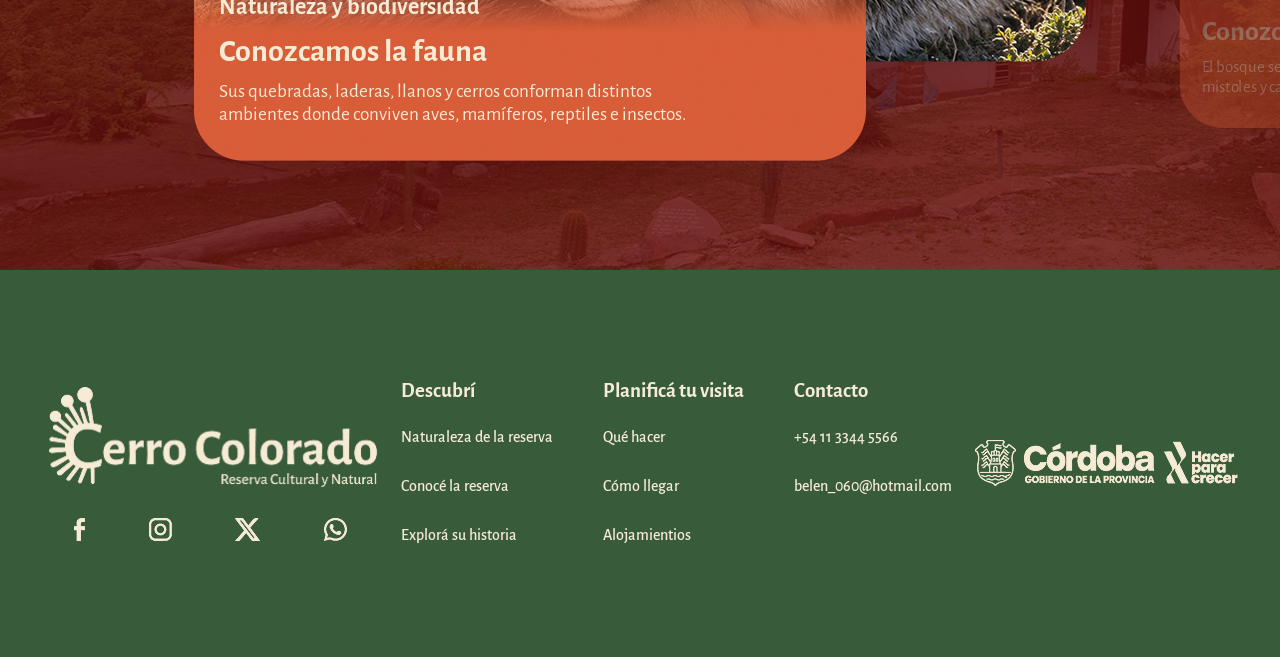
==== commit e5bd37de: "entrega final" ====
--- a/index.html
+++ b/index.html
@@ -16,12 +16,28 @@
         <div class="logo">
             <img src="img/logo.svg" alt="Logo de Cerro Colorado" width="220" height="47" />
         </div>
-        <nav>
+        <nav class="nav-desktop">
             <a href="index.html">Inicio</a>
             <a href="descubri.html">Descubrí</a>
             <a href="planificatuvisita.html">Planificá tu visita</a>
             <a href="contacto.html">Contacto</a>
         </nav>
+
+        <input type="checkbox" id="menu-toggle" class="menu-checkbox">
+
+        <label for="menu-toggle" class="menu-btn">
+            <span class="bar"></span>
+            <span class="bar"></span>
+            <span class="bar"></span>
+        </label>
+
+        <nav class="nav-mobile">
+            <a href="index.html" target="_self">Inicio</a>
+            <a href="descubri.html" target="_self">Descubrí</a>
+            <a href="planificatuvisita.html" target="_self">Planificá tu visita</a>
+            <a href="contacto.html" target="_self">Contacto</a>
+        </nav>
+
     </header>
     <main>
         <section id="inicio">
@@ -34,7 +50,7 @@
         </section>
         <section id="porquevisitar">
             <h3>¿Por qué visitar Cerro Colorado?</h3>
-            <h4>Una experiencia que convina naturaleza, cultura y turismo.</h4>
+            <p>Una experiencia que convina naturaleza, cultura y turismo.</p>
             <div class="tarjetas">
                 <div class="tarjeta1">
                     <div class="tarjeta-contenido">
@@ -118,7 +134,7 @@
                 <img src="img/desktop/cerropatrimonio.jpg" alt="Patrimonio" />
                 <div class="texto-patrimonio">
                     <h3>Postulación a Patrimonio Cultural Mixto</h3>
-                    <p>El Patrimonio Mundial Mixto es una categoría de la UNESCO para lugares que tienen un valor
+                    <p class="p-patrimonio">El Patrimonio Mundial Mixto es una categoría de la UNESCO para lugares que tienen un valor
                         excepcional tanto cultural como natural. La UNESCO es la Organización de las Naciones Unidas
                         para la
                         Educación, la Ciencia y la Cultura.</p>
@@ -166,7 +182,7 @@
                         <img src="img/desktop/fauna-desktop.png" alt="fauna" class="img-desktop" width="892px"
                             height="549px">
                         <!-- imagen para mobile -->
-                        <img src="img/mobile/fauna-mobile.png" alt="fauna-mobile" class="img-mobile" width="264px"
+                        <img src="img/mobile/fauna-mobile2.png" alt="fauna-mobile" class="img-mobile" width="264px"
                             height="382px">
                         <div class="contenedor-naranja">
                             <h6>Naturaleza y biodiversidad</h6>
@@ -196,7 +212,7 @@
                         <img src="img/desktop/arte-desktop.png" alt="arterupestre" class="img-desktop" width="892px"
                             height="549px">
                         <!-- imagen para mobile -->
-                        <img src="img/mobile/arte-mobile.png" alt="fauna-mobile" class="img-mobile" width="264px"
+                        <img src="img/mobile/arte-mobile2.png" alt="fauna-mobile" class="img-mobile" width="264px"
                             height="382px">
                         <div class="contenedor-naranja">
                             <h6>Patrimonio Arqueológico</h6>
--- a/estilos.css
+++ b/estilos.css
@@ -27,7 +27,7 @@
     }
 }
 
-/*---ESTILO DE TEXTO---*/
+/*---ESTILOS DE TEXTO---*/
 
 h1 {
     font-family: "Alegreya Sans", sans-serif;
@@ -87,7 +87,7 @@
     font-family: "Alegreya Sans", sans-serif;
     font-weight: 400;
     font-style: normal;
-    font-size: 1.1rem;
+    font-size: 1.2rem;
 }
 
 li {
@@ -108,6 +108,10 @@
 
 /*---HEADER---*/
 
+.nav-mobile {
+    display: none;
+}
+
 header {
     background-color: var(--color-bordo);
     display: flex;
@@ -116,8 +120,15 @@
     justify-content: center;
     align-items: center;
     justify-content: space-around;
-}
-
+
+    input {
+        display: none;
+    }
+}
+
+.menu-btn {
+    display: none;
+}
 
 nav {
     display: flex;
@@ -200,21 +211,19 @@
     justify-content: center;
 }
 
-
 /*---FIN DE FOOTER---*/
 
+
+
 /*---INDEX---*/
-
 
 #inicio {
     width: 100%;
     min-height: 100vh;
-
     background-image: url("img/desktop/cerro-index.jpg");
     background-size: cover;
     background-position: center;
     background-repeat: no-repeat;
-
     display: flex;
     flex-direction: column;
     justify-content: center;
@@ -248,12 +257,20 @@
     margin-bottom: 80px;
 }
 
-#porquevisitar h3,
-h4 {
-    display: flex;
-    justify-content: center;
-    margin: 5px 0px 10px;
-    color: var(--color-verde)
+#porquevisitar {
+
+    h3,
+    h4 {
+        display: flex;
+        justify-content: center;
+        margin: 5px 0px 10px;
+        color: var(--color-verde)
+    }
+
+    p {
+        text-align: center;
+        color: var(--color-verde);
+    }
 }
 
 .tarjetas {
@@ -420,25 +437,31 @@
     max-width: 732px;
 }
 
-.texto-patrimonio h3,
-p {
-    color: var(--color-cremita);
-    margin: 10px 0px 5px 0px;
+.texto-patrimonio {
+
+    h3,
+    p {
+        color: var(--color-cremita);
+        margin: 10px 0px 30px 0px;
+    }
 }
 
 .h4-patrimonio {
     color: var(--color-cremita)
 }
 
-.texto-patrimonio ul,
-li {
-    color: var(--color-cremita);
-    font-size: 1.1rem;
-    font-family: "Alegreya Sans", sans-serif;
-    font-weight: 400;
-    line-height: 1.8rem;
-    margin: 0px;
-    padding: 0px;
+.texto-patrimonio {
+
+    ul,
+    li {
+        color: var(--color-cremita);
+        font-size: 1.1rem;
+        font-family: "Alegreya Sans", sans-serif;
+        font-weight: 400;
+        line-height: 1.8rem;
+        margin: 0px;
+        padding: 10px 0px 0px;
+    }
 }
 
 .texto-patrimonio img {
@@ -500,6 +523,7 @@
 }
 
 /*tarjetas*/
+
 .carrusel>div {
     position: relative;
     flex: 0 0 892px;
@@ -535,13 +559,18 @@
     padding: 5px 25px;
 }
 
-.contenedor-naranja h6,
-h5,
-p {
-    margin: 10px 0px;
+.contenedor-naranja {
+
+    h6,
+    h5,
+    p {
+        margin: 10px 0px;
+        color: var(--color-cremita);
+    }
 }
 
 /*flechas*/
+
 .carrusel-btn {
     position: absolute;
     top: 50%;
@@ -583,22 +612,21 @@
 
 .img-mobile {
     display: none !important;
-    /* Oculta la de celular por defecto en pantallas grandes */
-}
-
+}
 
 /*---INDEX FIN---*/
 
+
+
 /*---DESCUBRI INICIO---*/
+
 #descubri {
     width: 100%;
     min-height: 80vh;
-
     background-image: url("img/desktop/bannerdescubri.jpg");
     background-size: cover;
     background-position: center;
     background-repeat: no-repeat;
-
     display: flex;
     flex-direction: column;
     justify-content: center;
@@ -633,7 +661,6 @@
     width: 100%;
     max-width: 500px;
     gap: 38px;
-
     /*---linea naranja---*/
     padding-bottom: 25px;
     border-bottom: 2px solid var(--color-naranja);
@@ -647,7 +674,6 @@
 #explora-su-historia {
     width: 100%;
     min-height: 145vh;
-
     background-image: url("img/desktop/fondoarterupestre.png");
     background-size: cover;
     background-position: center;
@@ -705,7 +731,6 @@
     flex-direction: column;
     align-items: center;
     gap: 23px;
-
     border-radius: 12px;
     background: var(--color-cremita);
 }
@@ -718,7 +743,6 @@
     flex-direction: column;
     align-items: center;
     gap: 23px;
-
     border-radius: 12px;
     background: var(--color-cremita);
 }
@@ -731,7 +755,6 @@
     flex-direction: column;
     align-items: center;
     gap: 23px;
-
     border-radius: 12px;
     background: var(--color-cremita);
 }
@@ -762,8 +785,8 @@
     flex-direction: column;
     align-items: center;
     gap: 20px;
-    padding-bottom: 60px;
-    margin: 0 0px 60px 0;
+    padding-bottom: 30px;
+    margin: 0 0px 50px 0;
 }
 
 .video-container {
@@ -806,36 +829,34 @@
 
 
 
-
-
 /*---PLANIFICA TU VISITA INICIO*/
-.pagina-planifica>header,
-.pagina-planifica>footer {
-    width: 100%;
-    max-width: none;
-    box-sizing: border-box;
-}
 
 #planifica {
     width: 100%;
-    min-height: 100vh;
-
+    min-height: 80vh;
     background-image: url("img/desktop/planificatuvisitabanner.jpg");
     background-size: cover;
     background-position: center;
     background-repeat: no-repeat;
-
     display: flex;
     flex-direction: column;
     justify-content: center;
     align-items: center;
+
+    h2 {
+        text-align: center;
+    }
+}
+
+.planifica-isotipo-mobile {
+    display: none;
 }
 
 /* CONTENEDOR GENERAL */
 
 .planifica-contenedor {
-    width: 90%;
-    max-width: 1280px;
+    width: 85%;
+    max-width: 1520px;
     margin: 0 auto;
 }
 
@@ -854,8 +875,12 @@
 }
 
 .planifica-introduccion {
-    max-width: 420px;
+    max-width: 530px;
     margin: 0;
+    color: var(--color-bordo);
+    font-size: 23px;
+    font-weight: 400;
+    line-height: 1.3;
 }
 
 /* QUÉ PODÉS HACER */
@@ -863,6 +888,7 @@
 .planifica-actividades {
     position: relative;
     padding: 20px 0 100px;
+
 }
 
 .planifica-actividades::before {
@@ -889,18 +915,19 @@
 
 .planifica-actividades-grid {
     grid-template-columns: repeat(4, minmax(0, 1fr));
+    gap: 38px;
 }
 
 .planifica-actividad,
 .planifica-alojamiento {
     position: relative;
     overflow: hidden;
-    border-radius: 18px;
+    border-radius: 26px;
     box-shadow: 0 4px 6px rgb(0 0 0 / 20%);
 }
 
 .planifica-actividad {
-    aspect-ratio: 1.35;
+    aspect-ratio: 352 / 265;
 }
 
 .planifica-actividad img,
@@ -988,7 +1015,14 @@
 .planifica-llegar {
     background-color: var(--color-verde);
     color: var(--color-cremita);
-    padding: 100px 0 140px;
+    width: 100%;
+    min-height: 75vh;
+    display: flex;
+    justify-content: center;
+    align-items: center;
+    background-size: cover;
+    background-position: center;
+    background-repeat: no-repeat;
 }
 
 .planifica-llegar-grid {
@@ -1053,8 +1087,23 @@
 /* DÓNDE ALOJARSE */
 
 .planifica-alojamientos {
-    position: relative;
     padding: 90px 0 80px;
+}
+
+.planifica-alojamientos .planifica-introduccion {
+    max-width: none;
+    width: 100%;
+}
+
+.planifica-alojamientos::before {
+    content: "";
+    position: absolute;
+    top: -80px;
+    left: 0;
+    width: 100%;
+    height: 80px;
+    background-color: var(--color-cremita);
+    border-radius: 50% 50% 0 0 / 100% 100% 0 0;
 }
 
 .planifica-alojamientos .planifica-contenedor {
@@ -1063,7 +1112,7 @@
 
 .planifica-alojamientos-grid {
     grid-template-columns: repeat(3, minmax(0, 1fr));
-    max-width: 1000px;
+    max-width: 1150px;
     margin-left: auto;
     margin-right: auto;
 }
@@ -1103,110 +1152,8 @@
     padding: 10px 30px;
     border-radius: 30px;
     background-color: var(--color-naranja);
-    color: white;
-}
-
-/* RESPONSIVE */
-
-@media (max-width: 900px) {
-    .planifica-actividades-grid {
-        grid-template-columns: repeat(2, minmax(0, 1fr));
-    }
-
-    .planifica-llegar-grid {
-        grid-template-columns: 1fr 1fr;
-    }
-
-    .planifica-transporte {
-        grid-column: 1 / -1;
-    }
-}
-
-@media (max-width: 600px) {
-    .planifica-contenedor {
-        width: 88%;
-    }
-
-    .planifica-actividades,
-    .planifica-alojamientos {
-        padding-top: 60px;
-        padding-bottom: 65px;
-    }
-
-    .planifica-actividades h2,
-    .planifica-alojamientos h2,
-    .planifica-llegar h2 {
-        font-size: 2rem;
-    }
-
-    .planifica-actividades-grid {
-        gap: 12px;
-        margin-top: 30px;
-    }
-
-    .planifica-actividad {
-        aspect-ratio: 1.15;
-        border-radius: 12px;
-    }
-
-    .planifica-actividad h3 {
-        font-size: 1.1rem;
-        bottom: 10px;
-        left: 10px;
-    }
-
-    .planifica-aviso {
-        padding: 40px 20px;
-    }
-
-    .planifica-aviso-contenido {
-        align-items: flex-start;
-        gap: 15px;
-    }
-
-    .planifica-aviso-icono {
-        width: 50px;
-        height: 50px;
-        font-size: 2.5rem;
-    }
-
-    .planifica-aviso h2 {
-        font-size: 1.7rem;
-    }
-
-    .planifica-llegar {
-        padding: 65px 0 110px;
-    }
-
-    .planifica-llegar-grid,
-    .planifica-alojamientos-grid {
-        grid-template-columns: 1fr;
-    }
-
-    .planifica-transporte {
-        grid-column: auto;
-    }
-
-    .planifica-mapa {
-        aspect-ratio: 1.3;
-    }
-
-    .planifica-alojamientos-grid {
-        gap: 25px;
-        margin-top: 35px;
-    }
-
-    .planifica-alojamiento {
-        aspect-ratio: 1.65;
-    }
-
-    .planifica-contacto-cta {
-        margin-top: 50px;
-    }
-
-    .planifica-contacto-cta h2 {
-        font-size: 1.6rem;
-    }
+    color: var(--color-cremita);
+    box-shadow: 0 4px 8px rgba(0, 0, 0, 0.25);
 }
 
 /*---PLANIFICA TU VISITA FIN---*/
@@ -1214,21 +1161,19 @@
 
 
 /*---CONTACTO INICIO---*/
+
 #contacto {
     width: 100%;
     min-height: 80vh;
-
     background-image: url("img/desktop/contactobanner.jpg");
     background-size: cover;
     background-position: center;
     background-repeat: no-repeat;
-
     display: flex;
     flex-direction: column;
     justify-content: center;
     align-items: center;
 }
-
 
 #conoce p,
 h4 {
@@ -1238,9 +1183,9 @@
 #conoce {
     color: var(--color-verde);
     display: flex;
-    padding: 0 344px 41px 344px;
+    padding-bottom: 100px;
     gap: 100px;
-
+    justify-content: center;
 }
 
 .recomendacion {
@@ -1257,21 +1202,18 @@
 
 .separador {
     width: 2px;
-    height: 350px;
     background-color: var(--color-naranja);
     flex-shrink: 0;
 }
 
+/*seccion formulario*/
 #formulario {
     background-image: url("img/desktop/section_formulario.png");
     background-size: cover;
     background-position: center;
     background-repeat: no-repeat;
-    width: 100%;
     min-height: 675px;
-
-    display: flex;
-    flex-direction: column;
+    display: flex;
     align-items: center;
     justify-content: center;
 }
@@ -1279,7 +1221,6 @@
 .h3-formulario {
     color: var(--color-cremita);
 }
-
 
 form {
     display: flex;
@@ -1300,8 +1241,11 @@
     gap: 27px;
 }
 
-.opcion-unica h2 {
-    margin: 0;
+#formulario h3 {
+    color: var(--color-cremita);
+    font-size: 1.5rem;
+    font-weight: 500;
+    margin: 0px;
 }
 
 .opcion-unica label {
@@ -1322,14 +1266,12 @@
     height: 255px;
     padding: 12px;
     background-color: var(--color-cremita);
-
     border-radius: 26px;
     color: var(--color-verde);
     font-family: "Alegreya Sans", sans-serif;
     font-weight: 400;
     font-style: normal;
     font-size: 1.4rem;
-
     resize: none;
 }
 
@@ -1338,7 +1280,6 @@
     height: 50px;
     border-radius: 26px;
     background-color: var(--color-cremita);
-
     color: var(--color-verde);
     font-family: "Alegreya Sans", sans-serif;
     font-weight: 400;
@@ -1352,7 +1293,6 @@
     height: 58px;
     border-radius: 26px;
     background-color: var(--color-naranja);
-
     color: var(--color-cremita);
     font-family: "Alegreya Sans", sans-serif;
     font-weight: 400;
@@ -1360,48 +1300,459 @@
     font-size: 1.4rem;
 }
 
+label {
+    font-family: "Alegreya Sans", sans-serif;
+    font-weight: 500;
+    font-style: normal;
+    font-size: 1.5rem;
+    color: var(--color-cremita);
+}
+
+.opcion-unica label {
+    display: flex;
+    flex-direction: row-reverse;
+    justify-content: flex-end;
+    align-items: center;
+    gap: 30px;
+}
+
+.opcion-unica input[type="radio"] {
+    appearance: none;
+    width: 34px;
+    height: 34px;
+    border: 2px solid var(--color-cremita);
+    border-radius: 50%;
+    background-color: transparent;
+    cursor: pointer;
+    position: relative;
+    flex-shrink: 0;
+}
+
+.opcion-unica input[type="radio"]:checked {
+    background-color: var(--color-cremita);
+}
+
+.opcion-unica input[type="radio"]:checked::after {
+    content: "✓";
+    color: var(--color-bordo);
+    font-size: 24px;
+    font-weight: bold;
+    position: absolute;
+    top: 50%;
+    left: 50%;
+    transform: translate(-50%, -50%);
+}
+
 /*---CONTACTO FIN---*/
 
 
-/*---INDEX MEDIA INICIO---*/
+
+/*-------------------------------------------------------------------------------aca va los media 1024*/
 
 @media (max-width: 1024px) {
+
+    /*---INDEX MEDIA 1024 INICIO---*/
 
     .tarjetas {
         display: flex;
         flex-wrap: wrap;
     }
 
-}
-
-/*media de 768px------------*/
+    /*---INDEX FINAL MEDIA 1024---*/
+
+    /*---DESCUBRI INICIO MEDIA 1024---*/
+
+    #conoce-descubri img {
+        max-width: 510px;
+    }
+
+    #conoce-descubri {
+        margin: 0 auto 70px auto;
+        padding-bottom: 80px;
+    }
+
+    #explora-su-historia {
+        width: 100%;
+        min-height: 132vh;
+    }
+
+    .explora-contenedor {
+        flex-wrap: nowrap;
+        gap: 15px;
+    }
+
+    .pueblos-originarios,
+    .casa-museo,
+    .los-comechingones {
+        width: 31%;
+        height: auto;
+        min-height: 400px;
+        padding: 12px 15px 20px 15px;
+        box-sizing: border-box;
+    }
+
+    .pueblos-originarios img,
+    .casa-museo img,
+    .los-comechingones img {
+        width: 100%;
+        height: 140px;
+    }
+
+    .pueblos-originarios p,
+    .casa-museo p,
+    .los-comechingones p {
+        font-size: 1rem;
+    }
+
+    .video-container {
+        width: 100%;
+        max-width: 700px;
+        margin: 0 auto;
+        box-sizing: border-box;
+    }
+
+    .video-descubri {
+        width: 100%;
+        height: auto;
+    }
+
+    .custom-controls {
+        padding: 10px 25px;
+        gap: 25px;
+    }
+
+    /*---DESCUBRI FINAL MEDIA 1024---*/
+
+    /*---PLANIFICA TU VISITA INICIO MEDIA 1024---*/
+
+    .planifica-contenedor {
+        width: 90%;
+    }
+
+    .planifica-actividades-grid {
+        grid-template-columns: repeat(2, minmax(0, 1fr));
+        gap: 24px;
+        margin-top: 55px;
+    }
+
+    .planifica-llegar-grid {
+        grid-template-columns: 1fr 1fr;
+        gap: 35px;
+    }
+
+    .planifica-transporte {
+        grid-column: 1 / -1;
+        flex-direction: row;
+        justify-content: space-between;
+    }
+
+    .planifica-transporte-item {
+        flex: 1;
+        min-width: 0;
+    }
+
+    .planifica-alojamientos-grid {
+        gap: 20px;
+        margin-top: 55px;
+    }
+
+    /*---PLANIFICA TU VISITA FINAL MEDIA 1024---*/
+
+    /*---CONTACTO INICIO MEDIA 1024---*/
+
+    #conoce {
+        padding: 0 60px 41px 60px;
+        gap: 50px;
+    }
+
+    .recomendacion {
+        height: auto;
+    }
+
+    .info {
+        gap: 15px;
+    }
+
+    .separador {
+        height: 400px;
+    }
+
+    /*seccion formulario*/
+    #formulario {
+        min-height: 600px;
+        padding: 50px 60px;
+        box-sizing: border-box;
+    }
+
+    form {
+        flex-wrap: wrap;
+        justify-content: center;
+
+        .completar-info {
+            width: 40%;
+        }
+
+        .completar-info input {
+            width: 100%;
+        }
+
+        .opcion-unica {
+            width: 40%;
+            gap: 25px;
+        }
+
+        .mensaje {
+            width: 100%;
+            align-items: center;
+            gap: 20px;
+        }
+
+        .mensaje textarea {
+            max-width: 100%;
+            box-sizing: border-box;
+        }
+    }
+
+    /*---CONTACTO FINAL MEDIA 1024---*/
+
+    /*---FOOTER INICIO MEDIA 1024---*/
+
+    footer {
+        max-height: 800px;
+        display: flex;
+        flex-direction: column;
+        align-items: center;
+        gap: 30px;
+        padding: 70px 0px;
+    }
+
+    .redes {
+        width: 162px;
+        display: flex;
+        justify-content: space-between;
+        flex-direction: row;
+        align-items: center
+    }
+
+    .logo-redes {
+        display: flex;
+        flex-direction: row;
+        gap: 50px;
+        width: 527px;
+        justify-content: space-between;
+    }
+
+    .logo img {
+        max-width: 208px;
+        max-height: 63px;
+    }
+
+    .redes img {
+        max-width: 162px;
+        max-height: 23px;
+    }
+
+    .descubri,
+    .planifica,
+    .contacto {
+        gap: 10px;
+    }
+
+    /*---FOOTER FINAL MEDIA 1024---*/
+
+}
+
+/*--------------------------------------------------------------------------------------aca va los media 800*/
 
 @media (max-width: 800px) {
 
-    h1 {
-        text-align: center;
-        margin: 0px 10px;
-    }
-
-    h4 {
-        text-align: center;
-        padding: 0px 70px;
-    }
-
-    .h4-patrimonio {
+    /*---HEADER INICIO MEDIA 800---*/
+
+    header {
+        position: relative;
+        background: linear-gradient(180deg, #2F4B30 0%, #385B39 26.6%);
+        display: flex;
+        padding: 30px 30px 18px;
+        justify-content: space-between;
+        align-items: center;
+
+        input {
+            display: none;
+        }
+    }
+
+    .logo {
+        content: url("img/mobile/logomobile.png");
+    }
+
+    .nav-desktop {
+        display: none;
+    }
+
+    .nav-links,
+    .nav-cv-contacto {
+        display: none;
+    }
+
+    .menu-btn {
+        display: flex;
+        flex-direction: column;
+        gap: 8px;
+        cursor: pointer;
+        z-index: 1001;
+        margin-top: 20px;
+    }
+
+    .menu-btn .bar {
+        width: 40px;
+        height: 5px;
+        background-color: var(--color-cremita);
+        border-radius: 2px;
+        transition: transform 0.3s ease, opacity 0.3s ease;
+    }
+
+    .nav-mobile {
+        position: absolute;
+        top: 100%;
+        right: 0;
+        width: 240px;
+        background-color: var(--color-bordo);
+        border-radius: 20px 0px 20px 20px;
+        padding: 0 45px;
+        max-height: 0;
+        overflow: hidden;
+        display: flex;
+        flex-direction: column;
+        align-items: end;
+        gap: 15px;
+        box-sizing: border-box;
+        z-index: 1000;
+        transition: max-height 0.35s ease-in-out, padding 0.35s ease-in-out;
+    }
+
+    #menu-toggle:checked~.menu-btn .bar:nth-child(3) {
+        transform: translateY(-9.5px) rotate(-45deg);
+    }
+
+    #menu-toggle:checked~.nav-mobile {
+        max-height: 350px;
+        padding: 20px 25px 40px 5px;
+    }
+
+    header:has(#menu-toggle:checked) {
+        background: var(--color-bordo);
+        background: linear-gradient(180deg, #3C0908 0%, rgba(100, 15, 12, 0.00) 25.48%), var(--bordo, #640F0C);
+    }
+
+
+    /*x al abrir*/
+    #menu-toggle:checked~.menu-btn .bar:nth-child(1) {
+        transform: translateY(19px) rotate(45deg);
+    }
+
+    #menu-toggle:checked~.menu-btn .bar:nth-child(2) {
+        opacity: 0;
+    }
+
+    #menu-toggle:checked~.menu-btn .bar:nth-child(3) {
+        transform: translateY(-8px) rotate(-45deg);
+    }
+
+    .nav-mobile a {
+        color: var(--color-cremita);
+        text-decoration: none;
+        font-family: "Alegreya Sans", sans-serif;
+        font-weight: 700;
+        text-align: right;
         padding: 0px;
-        text-align: left;
-        font-size: 1.5rem;
-    }
-
-    p {
-        font-size: 1rem;
-    }
-
-    .texto-patrimonio ul,
-    .texto-patrimonio li {
-        font-size: 1rem;
-        line-height: 1.5rem;
+        margin: 0px;
+    }
+
+    .nav-mobile a {
+        position: relative;
+        display: inline-block;
+        color: var(--color-cremita);
+        text-decoration: none;
+        font-family: "Alegreya Sans", sans-serif;
+        font-weight: 700;
+        text-align: right;
+        padding-bottom: 8px;
+        margin: 0;
+    }
+
+    .nav-mobile a::after {
+        content: "";
+        position: absolute;
+        bottom: 0;
+        right: 0;
+        left: -20px;
+        height: 3px;
+        background-color: var(--color-cremita);
+    }
+
+    .nav-mobile a::before {
+        content: "";
+        position: absolute;
+        bottom: -7px;
+        left: -25px;
+        width: 20px;
+        height: 20px;
+        border-radius: 50%;
+        background-color: var(--color-cremita);
+    }
+
+    nav a:hover {
+        background-color: transparent;
+        color: var(--color-cremita);
+        border-color: transparent;
+    }
+
+    /*---HEADER FINAL MEDIA 800---*/
+
+    /*---INDEX INICIO MEDIA 800---*/
+
+    #inicio,
+    #porquevisitar {
+
+        h1 {
+            text-align: center;
+            margin: 0px 10px;
+        }
+
+        h4 {
+            text-align: center;
+            padding: 0px 70px;
+        }
+
+        .h4-patrimonio {
+            padding: 0px;
+            text-align: left;
+            font-size: 1.5rem;
+        }
+
+        p {
+            text-align: center;
+            color: var(--color-verde);
+        }
+
+    }
+
+    #patrimonio {
+        color: var(--color-cremita);
+
+        .texto-patrimonio {
+
+            ul,
+            li {
+                font-size: 1rem;
+                line-height: 1.5rem;
+            }
+        }
+
+        h3 {
+            margin: 0px;
+        }
+
     }
 
     .texto-patrimonio {
@@ -1421,31 +1772,26 @@
 
     /*tamaños del contenedor naranja*/
 
-    .contenedor-naranja,
-    h5 {
-        font-size: 0.95rem;
-        font-style: normal;
-        font-weight: 700;
-    }
-
-    .contenedor-naranja,
-    p {
-        font-size: 0.95rem;
-        font-style: normal;
-        font-weight: 400;
-    }
-
-    .contenedor-naranja,
-    h6 {
-        font-size: 0.95rem;
-        font-style: normal;
-        font-weight: 400;
-    }
-
-    .contenedor-naranja h6,
-    .contenedor-naranja h5,
-    .contenedor-naranja p {
-        margin: 5px 0px;
+    .contenedor-naranja {
+        p {
+            font-size: 0.95rem;
+            font-style: normal;
+            font-weight: 400;
+            color: var(--color-cremita)
+        }
+
+        h6 {
+            font-size: 0.95rem;
+            font-style: normal;
+            font-weight: 400;
+        }
+
+        h5 {
+            margin: 5px 0px;
+            font-size: 0.95rem;
+            font-style: normal;
+            font-weight: 700;
+        }
     }
 
     /*tamaños del contenedor naranja*/
@@ -1526,76 +1872,378 @@
         right: 10px;
     }
 
-}
-
-@media (max-width: 500px) {
-    footer {
+    /*---INEX FINAL MEDIA 800---*/
+
+    /*---DESCUBRI INICIO MEDIA 800---*/
+
+    .h2-800 {
+        max-width: 486px;
+        text-align: center;
+    }
+
+    #explora-su-historia {
+        background-image: url("img/mobile/arte-ruprestre-mobile-descubri.png");
+        width: 100%;
+        min-height: 210vh;
+    }
+
+    .explora-contenedor {
         display: flex;
         flex-direction: column;
-        gap: 26px;
-        min-height: 650px;
-    }
-
-    .apartados a {
-        font-size: 1rem;
+        justify-content: center;
+        align-items: center;
+        gap: 30px;
+    }
+
+    .pueblos-originarios,
+    .casa-museo,
+    .los-comechingones {
+        display: flex;
+        width: 460px;
+        height: 455px;
+        padding: 16px 30px 0px 30px;
+        flex-direction: column;
+        align-items: center;
+        gap: 6px;
+        border-radius: 12px;
+        background: var(--color-cremita);
+    }
+
+    .pueblos-originarios img,
+    .casa-museo img,
+    .los-comechingones img {
+        width: 100%;
+        height: 200px;
+    }
+
+    h2.h2-explora {
+        font-size: 2rem;
         font-weight: 700;
     }
 
-    .apartados ul {
-        font-size: 0.8rem;
-        font-weight: 400;
-    }
-
-    .logo-redes {
+    p.p-explora-2 {
+        font-size: 1.2rem;
+        line-height: 1.7rem;
+    }
+
+    .h3-explora {
+        color: var(--color-cremita);
+        margin: 0px;
+    }
+
+    .video-container {
+        width: 100%;
+        max-width: 590px;
+        box-sizing: border-box;
+    }
+
+    .video-descubri {
+        width: 100%;
+        height: auto;
+    }
+
+    .custom-controls {
+        padding: 6px 20px;
+        gap: 15px;
+    }
+
+    .h3-video {
+        margin: 80px 0px 20px 0;
+    }
+
+    /*---DESCUBRI FINAL MEDIA 800---*/
+
+    /*---PLANIFICA TU VISITA INICIO MEDIA 800---*/
+
+    .planifica-contenedor {
+        width: 88%;
+    }
+
+    .planifica-isotipo-mobile {
+        display: block;
+        width: 95px;
+        height: auto;
+        margin-bottom: 18px;
+    }
+
+    .planifica-actividades,
+    .planifica-alojamientos {
+        padding-bottom: 75px;
+    }
+
+    .planifica-actividades h2,
+    .planifica-alojamientos h2,
+    .planifica-llegar h2 {
+        font-size: 2.2rem;
+    }
+
+    .planifica-introduccion {
+        font-size: 1.2rem;
+    }
+
+    .planifica-actividades-grid {
+        gap: 18px;
+        margin-top: 40px;
+    }
+
+    .planifica-actividad h3 {
+        font-size: 1.4rem;
+    }
+
+    .planifica-aviso {
+        padding: 55px 24px;
+    }
+
+    .planifica-aviso-icono {
+        width: 70px;
+        height: 70px;
+        font-size: 3rem;
+    }
+
+    .planifica-llegar {
+        padding: 85px 0 125px;
+    }
+
+    .planifica-llegar-grid {
+        grid-template-columns: minmax(0, 1fr);
+        gap: 32px;
+    }
+
+    .planifica-transporte {
+        grid-column: auto;
+        flex-direction: column;
+        gap: 22px;
+    }
+
+    .planifica-mapa {
+        width: 100%;
+        max-width: 480px;
+        aspect-ratio: 1.45;
+        margin: 0 auto;
+        display: block;
+    }
+
+    .planifica-alojamientos-grid {
+        grid-template-columns: repeat(2, minmax(0, 1fr));
+        max-width: 100%;
+    }
+
+    .planifica-contacto-cta {
+        margin-top: 50px;
+    }
+
+    /*---PLANIFICA TU VISITA FINAL MEDIA 800---*/
+
+    /*---CONTACTO INICIO MEDIA 800---*/
+
+    #contacto {
+        min-height: 60vh;
+        background-image: url("img/desktop/baner-contacto-800.png");
+        background-size: cover;
+        background-position: center;
+    }
+
+    #conoce {
+        display: flex;
+        padding: 0 0 40px 0;
+        gap: 30px;
+        flex-wrap: wrap;
+        flex-direction: row;
+        justify-content: center;
+    }
+
+    .recomendacion {
+        width: 100%;
+        background-color: var(--color-verde);
+        padding: 30px 40px;
+        margin: 0;
+    }
+
+    #conoce .recomendacion h3 {
+        color: var(--color-cremita);
+        margin: 0px;
+        padding: 30px 0px 10px;
+    }
+
+    #conoce .recomendacion p {
+        color: var(--color-cremita);
+        margin: 0px;
+        padding: 10px 0px 30px;
+    }
+
+    .separador {
+        display: none;
+    }
+
+    /*---CONTACTO FINAL MEDIA 800---*/
+
+}
+
+/*----------------------------------------------------------------------------------aca va los media 500*/
+
+@media (max-width: 500px) {
+
+    /*---HEADER INICIO MEDIA 500---*/
+
+    header {
+        position: relative;
+        background: linear-gradient(180deg, #2F4B30 0%, #385B39 26.6%);
+        display: flex;
+        padding: 30px 30px 18px;
+        justify-content: space-between;
+        align-items: center;
+
+        input {
+            display: none;
+        }
+    }
+
+    .logo {
+        content: url("img/mobile/logomobile.png");
+    }
+
+    .nav-desktop {
+        display: none;
+    }
+
+    .nav-links,
+    .nav-cv-contacto {
+        display: none;
+    }
+
+    .menu-btn {
         display: flex;
         flex-direction: column;
-        align-items: center;
-        gap: 20px
-    }
-
-    .apartados {
+        gap: 5px;
+        cursor: pointer;
+        z-index: 1001;
+        margin-top: 20px;
+    }
+
+    .menu-btn .bar {
+        width: 26px;
+        height: 3px;
+        background-color: var(--color-cremita);
+        border-radius: 2px;
+        transition: transform 0.3s ease, opacity 0.3s ease;
+    }
+
+    .nav-mobile {
+        position: absolute;
+        top: 100%;
+        right: 0;
+        width: 240px;
+        background-color: var(--color-bordo);
+        border-radius: 20px 0px 20px 20px;
+        padding: 0 45px;
+        max-height: 0;
+        overflow: hidden;
         display: flex;
         flex-direction: column;
-        max-height: 400px;
-        gap: 30px;
-    }
-
-    .descubri,
-    .planifica,
-    .contacto {
-        display: flex;
-        width: 201px;
-        height: 120px;
-        flex-direction: column;
-        align-items: flex-start;
-        gap: 5px;
-        padding-bottom: 13px;
-        border-bottom: 3px solid var(--color-cremita);
-    }
-
-    .cordoba img {
-        max-width: 199px;
-        max-height: 35px;
-    }
-
-    h3 {
-        font-size: 1.5rem;
-    }
-
-    /*index 500px------------------*/
-    #inicio, #porquevisitar, #patrimonio, #descubri-historia {
+        align-items: end;
+        gap: 15px;
+        box-sizing: border-box;
+        z-index: 1000;
+        transition: max-height 0.35s ease-in-out, padding 0.35s ease-in-out;
+    }
+
+    #menu-toggle:checked~.menu-btn .bar:nth-child(3) {
+        transform: translateY(-9.5px) rotate(-45deg);
+    }
+
+    #menu-toggle:checked~.nav-mobile {
+        max-height: 350px;
+        padding: 20px 25px 40px 5px;
+    }
+
+    header:has(#menu-toggle:checked) {
+        background: var(--color-bordo);
+        background: linear-gradient(180deg, #3C0908 0%, rgba(100, 15, 12, 0.00) 25.48%), var(--bordo, #640F0C);
+    }
+
+
+    /*x al abrir*/
+    #menu-toggle:checked~.menu-btn .bar:nth-child(1) {
+        transform: translateY(8px) rotate(45deg);
+    }
+
+    #menu-toggle:checked~.menu-btn .bar:nth-child(2) {
+        opacity: 0;
+    }
+
+    #menu-toggle:checked~.menu-btn .bar:nth-child(3) {
+        transform: translateY(-8px) rotate(-45deg);
+    }
+
+    .nav-mobile a {
+        color: var(--color-cremita);
+        text-decoration: none;
+        font-family: "Alegreya Sans", sans-serif;
+        font-weight: 700;
+        text-align: right;
+        padding: 0px;
+        margin: 0px;
+    }
+
+    .nav-mobile a {
+        position: relative;
+        display: inline-block;
+        color: var(--color-cremita);
+        text-decoration: none;
+        font-family: "Alegreya Sans", sans-serif;
+        font-weight: 700;
+        text-align: right;
+        padding-bottom: 8px;
+        margin: 0;
+    }
+
+    .nav-mobile a::after {
+        content: "";
+        position: absolute;
+        bottom: 0;
+        right: 0;
+        left: -20px;
+        height: 3px;
+        background-color: var(--color-cremita);
+    }
+
+    .nav-mobile a::before {
+        content: "";
+        position: absolute;
+        bottom: -7px;
+        left: -25px;
+        width: 20px;
+        height: 20px;
+        border-radius: 50%;
+        background-color: var(--color-cremita);
+    }
+
+    nav a:hover {
+        background-color: transparent;
+        color: var(--color-cremita);
+        border-color: transparent;
+    }
+
+    /*---HEADER FINAL MEDIA 500---*/
+
+    /*---INDEX INICIO MEDIA 500---*/
+
+    #inicio,
+    #porquevisitar,
+    #descubri-historia {
         h1 {
             font-size: 2rem;
             font-style: normal;
             font-weight: 700;
+            padding: 0px 30px;
         }
 
         h2 {
-            font-size: 0.9375rem;
+            font-size: 1.2rem;
             font-style: normal;
             font-weight: 500;
             text-align: center;
-            padding: 0px 40px;
+            padding: 0px 80px;
         }
 
         h3 {
@@ -1610,6 +2258,17 @@
             font-size: 1.06rem;
             padding: 0px 50px;
         }
+
+
+        .h4-patrimonio {
+            padding: 0px;
+            text-align: left;
+            font-size: 1.5rem;
+        }
+
+        p {
+            font-size: 1rem;
+        }
     }
 
     #inicio {
@@ -1629,6 +2288,7 @@
     .flecha {
         height: 100px;
     }
+
 
     /*por que visitar parte de las tarjetas*/
 
@@ -1686,6 +2346,36 @@
         color: var(--color-cremita);
     }
 
+    #patrimonio {
+        h3 {
+            text-align: left;
+            font-size: 1.5rem;
+            font-style: normal;
+            font-weight: 700;
+            padding: 0px 0px 10px;
+        }
+
+        p {
+            font-size: 1rem;
+            margin: 0px;
+        }
+
+        ul,
+        li {
+            font-size: 1rem;
+            line-height: 1.5rem;
+        }
+    }
+
+    .texto-patrimonio {
+        height: 800px;
+        display: flex;
+        flex-direction: column;
+        align-items: flex-start;
+        max-width: 732px;
+        justify-content: center;
+    }
+
     /*desplegable parate del patrimonio*/
 
     #patrimonio {
@@ -1703,7 +2393,7 @@
         cursor: pointer;
         user-select: none;
         font-family: 'Alegreya Sans';
-        margin: 30px 0px 20px;
+        margin: 20px 0px 0px;
     }
 
     .desplegable-patrimonio ul {
@@ -1713,13 +2403,13 @@
     .texto-patrimonio {
         height: auto !important;
         min-height: auto !important;
-        padding-bottom: 30px;
     }
 
     .contenedor-patrimonio {
         height: auto !important;
         min-height: auto !important;
     }
+
 
     /*carruseeeeeeeeeeel*/
 
@@ -1839,7 +2529,459 @@
         right: 5px;
     }
 
-} 
+    /*---INDEX FINAL MEDIA 500---*/
+
+    /*---DESCUBRI INICIO MEDIA 500---*/
+
+    #descubri {
+        background-image: url("img/mobile/section-descubri.png");
+    }
+
+    .tipoH1 {
+        font-size: 2rem;
+        text-align: center;
+        margin: 0px 20px;
+    }
+
+    .h2-800 {
+        font-size: 1.2rem;
+        margin: 20px 20px 0px 20px;
+    }
+
+    #conoce-descubri {
+        display: flex;
+        flex-direction: column;
+        align-items: center;
+        align-content: center;
+        gap: 54px;
+        align-self: stretch;
+        flex-wrap: wrap;
+        padding: 50px 0 0 0;
+        margin-bottom: 0px;
+    }
+
+    .conoce-izq {
+        display: flex;
+        max-width: 350px;
+        max-height: 285px;
+        flex-direction: column;
+        align-items: center;
+        border-bottom: none;
+        padding-bottom: 0px;
+    }
+
+    .h3-conoce {
+        font-size: 2rem;
+        text-align: center;
+    }
+
+    #conoce-descubri .img-cerro {
+        content: url("img/mobile/cerromobile.jpg");
+        width: 100vw;
+        max-width: 100vw;
+        border-radius: 0;
+        box-shadow: none;
+    }
+
+    p {
+        font-size: 1.3rem;
+    }
+
+    .h3-explora {
+        font-size: 2rem;
+        text-align: center;
+    }
+
+    #explora-su-historia {
+        min-height: 160vh;
+    }
+
+    .explora-titulo-subtitulo {
+        gap: 10px;
+        padding: 0px 0 60px 0;
+    }
+
+    .pueblos-originarios,
+    .casa-museo,
+    .los-comechingones {
+        max-width: 340px;
+        height: auto;
+        min-height: unset;
+        padding: 16px 20px 20px 20px;
+    }
+
+    .pueblos-originarios img,
+    .casa-museo img,
+    .los-comechingones img {
+        height: 180px;
+        object-fit: cover;
+    }
+
+    .pueblos-originarios h2,
+    .casa-museo h2,
+    .los-comechingones h2 {
+        font-size: 1.5rem;
+    }
+
+    .pueblos-originarios p,
+    .casa-museo p,
+    .los-comechingones p {
+        font-size: 1rem;
+        line-height: 1.4rem;
+    }
+
+    .h3-video {
+        margin: 80px 0px 20px 0;
+        font-size: 2rem;
+    }
+
+    .video-descubri {
+        width: 100%;
+        height: auto;
+        border-radius: 16px;
+    }
+
+    .video-container {
+        width: 95%;
+        margin-left: auto;
+        margin-right: auto;
+    }
+
+    .custom-controls {
+        padding: 10px 30px;
+        gap: 25px;
+        bottom: -25px;
+        border-radius: 10px;
+    }
+
+    .custom-controls .btn-ctrl img {
+        width: 40px;
+        height: auto;
+    }
+
+    /*DESCUBRI FINAL MEDIA 500---*/
+
+    /*---PLANIFICA TU VISITA INICIO MEDIA 500---*/
+
+    /* Estructura general */
+    body.pagina-planifica {
+        display: block;
+        width: 100%;
+        max-width: 100%;
+        min-width: 0;
+        margin: 0;
+        overflow-x: clip;
+    }
+
+    .pagina-planifica main,
+    .pagina-planifica main>section {
+        width: 100%;
+        min-width: 0;
+        max-width: none;
+        box-sizing: border-box;
+    }
+
+    .planifica-contenedor {
+        width: calc(100% - 40px);
+        max-width: none;
+        margin: 0 auto;
+    }
+
+    /* Banner mobile */
+    #planifica {
+        height: 660px;
+        min-height: 0;
+        display: flex;
+        flex-direction: column;
+        justify-content: center;
+        align-items: center;
+        padding: 30px 24px;
+        text-align: center;
+        box-sizing: border-box;
+        background-size: cover;
+        background-position: center;
+        background-image: linear-gradient(rgba(0, 0, 0, 0.6), rgba(0, 0, 0, 0.6)), url("img/mobile/planificabannermobile.jpg");
+    }
+
+    .planifica-isotipo-mobile {
+        display: block;
+        width: 110px;
+        height: auto;
+        margin-bottom: 24px;
+    }
+
+    #planifica .tipoH1 {
+        font-size: 2rem;
+        line-height: 1.1;
+    }
+
+    #planifica h2:not(.tipoH1) {
+        font-size: 1rem;
+        line-height: 1.3;
+        max-width: 300px;
+    }
+
+    /* Qué podés hacer */
+    .planifica-actividades {
+        padding: 45px 0 70px;
+    }
+
+    .planifica-actividades::before,
+    .planifica-alojamientos::before {
+        display: none;
+    }
+
+    .planifica-actividades h2,
+    .planifica-alojamientos h2,
+    .planifica-llegar h2 {
+        font-size: 1.8rem;
+        line-height: 1.15;
+    }
+
+    .planifica-introduccion {
+        width: 100%;
+        max-width: none;
+        font-size: 1rem;
+        line-height: 1.4;
+    }
+
+    .planifica-actividades-grid {
+        grid-template-columns: repeat(2, minmax(0, 1fr));
+        gap: 12px;
+        margin-top: 30px;
+    }
+
+    .planifica-actividad {
+        aspect-ratio: 1.25;
+        border-radius: 12px;
+    }
+
+    .planifica-actividad h3 {
+        font-size: 1rem;
+        line-height: 1.1;
+        padding: 9px;
+        margin: 0;
+        bottom: 0;
+        left: 0;
+        right: 0;
+    }
+
+    /* Antes de visitar */
+    .planifica-aviso {
+        padding: 45px 20px;
+    }
+
+    .planifica-aviso-contenido {
+        max-width: 100%;
+        align-items: flex-start;
+        gap: 15px;
+    }
+
+    .planifica-aviso-icono {
+        width: 46px;
+        height: 46px;
+        font-size: 2.2rem;
+    }
+
+    .planifica-aviso h2 {
+        font-size: 1.5rem;
+    }
+
+    .planifica-aviso p {
+        font-size: 0.95rem;
+    }
+
+    /* Cómo llegar */
+    .planifica-llegar {
+        padding: 60px 0 90px;
+    }
+
+    .planifica-llegar-grid {
+        grid-template-columns: minmax(0, 1fr);
+        gap: 28px;
+    }
+
+    .planifica-llegar p {
+        font-size: 1rem;
+    }
+
+    .planifica-transporte {
+        grid-column: auto;
+        flex-direction: column;
+        gap: 23px;
+    }
+
+    .planifica-mapa {
+        width: 100%;
+        max-width: 100%;
+        aspect-ratio: 1.3;
+    }
+
+    .planifica-transporte-item img {
+        width: 30px;
+        height: 30px;
+    }
+
+    /* Dónde alojarse */
+    .planifica-alojamientos {
+        padding: 65px 0;
+    }
+
+    .planifica-alojamientos-grid {
+        grid-template-columns: minmax(0, 1fr);
+        max-width: none;
+        gap: 28px;
+        margin-top: 35px;
+    }
+
+    .planifica-alojamiento {
+        width: 100%;
+        max-width: 312px;
+        aspect-ratio: 312 / 234;
+        margin: 0 auto;
+    }
+
+    .planifica-contacto-cta {
+        margin-top: 55px;
+    }
+
+    .planifica-contacto-cta h2 {
+        font-size: 1.45rem;
+        line-height: 1.2;
+    }
+
+    /* Evitar recorte del footer */
+    .pagina-planifica>footer {
+        height: auto;
+        min-height: 0;
+    }
+
+    /*---PLANIFICA TU VISITA FINAL MEDIA 500---*/
+
+    /*---CONTACTO INICIO MEDIA 500---*/
+    #contacto {
+        background-image: linear-gradient(rgba(0, 0, 0, 0.5), rgba(0, 0, 0, 0.5)), url(img/mobile/contactobannermobile.jpg);
+        background-size: cover;
+        background-position: center;
+        min-height: 666px;
+        width: 100%;
+    }
+
+    #formulario {
+        background-image: none;
+        background-color: var(--color-bordo);
+        padding: 40px 20px;
+        box-sizing: border-box;
+    }
+
+    form .completar-info,
+    form .opcion-unica {
+        width: 380px;
+    }
+
+    #contacto,
+    #conoce,
+    #formulario {
+        h2 {
+            font-size: 1.2rem;
+            font-style: normal;
+            font-weight: 500;
+            text-align: center;
+            padding: 0px 40px;
+        }
+
+        h3 {
+            font-size: 1.5rem;
+            font-style: normal;
+            font-weight: 700;
+            text-align: center;
+        }
+
+        .opcion-unica h3 {
+            color: var(--color-cremita);
+            text-align: left;
+            font-weight: 500;
+            padding-left: 0px;
+        }
+
+        h4 {
+            font-size: 1.06rem;
+            margin: 0px;
+        }
+
+        p {
+            font-size: 1rem;
+            font-style: normal;
+            font-weight: 400;
+            line-height: 1.43rem;
+        }
+
+        .tipoH1 {
+            font-size: 2rem;
+            font-weight: 700;
+        }
+
+        #conoce img {
+            width: 40px;
+            height: 40px;
+        }
+    }
+
+    /*---CONTACTO FINAL MEDIA 500---*/
+
+    /*---FOOTER INICIO MEDIA 500---*/
+
+    footer {
+        display: flex;
+        flex-direction: column;
+        gap: 26px;
+        min-height: 650px;
+    }
+
+    .apartados a {
+        font-size: 1rem;
+        font-weight: 700;
+    }
+
+    .apartados ul {
+        font-size: 0.8rem;
+        font-weight: 400;
+    }
+
+    .logo-redes {
+        display: flex;
+        flex-direction: column;
+        align-items: center;
+        gap: 20px
+    }
+
+    .apartados {
+        display: flex;
+        flex-direction: column;
+        max-height: 400px;
+        gap: 30px;
+    }
+
+    .descubri,
+    .planifica,
+    .contacto {
+        display: flex;
+        width: 201px;
+        height: 120px;
+        flex-direction: column;
+        align-items: flex-start;
+        gap: 5px;
+        padding-bottom: 13px;
+        border-bottom: 3px solid var(--color-cremita);
+    }
+
+    .cordoba img {
+        max-width: 199px;
+        max-height: 35px;
+    }
+
+    /*---FOOTER FINAL MEDIA 500---*/
+}
 
 /* esto es para que en mas de 501px se comporte de la misma manera*/
 @media (min-width: 501px) {
@@ -1853,10 +2995,10 @@
 
     .desplegable-patrimonio ul {
         display: block;
+        /* Vuelve a su comportamiento natural desplegable de HTML */
     }
 
     .carrusel {
         padding: 0 calc(50% - 180px) !important;
     }
-}
-/*---INDEX MEDIA FINAL---*/+}
